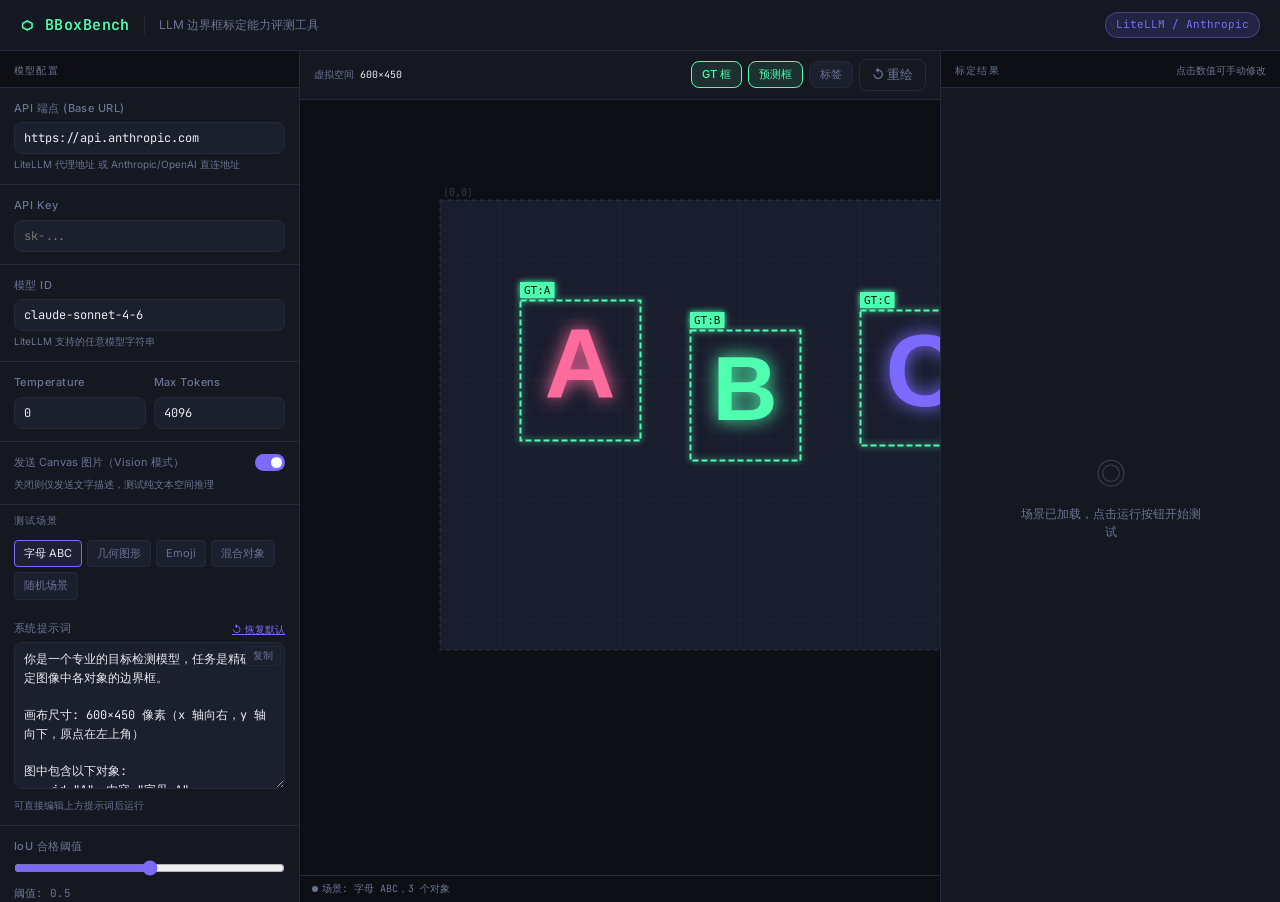
==== LLM -bbox.html @ 0bef5a29 "visual-test" ====
<!DOCTYPE html>
<!-- saved from url=(0070)file:///C:/Users/leonc/Documents/html/visualtool/llm-bbox-tester2.html -->
<html lang="zh-CN"><head><meta http-equiv="Content-Type" content="text/html; charset=UTF-8">

<meta name="viewport" content="width=device-width, initial-scale=1.0">
<title>LLM 边界框标定测试台</title>
<style>
  @import url('https://fonts.googleapis.com/css2?family=JetBrains+Mono:wght@400;600&family=Inter:wght@300;400;500;600&display=swap');

  :root {
    --bg: #0d0f14;
    --surface: #151820;
    --panel: #1c1f2e;
    --border: #252a3a;
    --accent: #4fffb0;
    --accent2: #7c6aff;
    --warn: #ffb347;
    --danger: #ff5e7a;
    --text: #e8eaf2;
    --muted: #6b7394;
    --mono: 'JetBrains Mono', monospace;
    --sans: 'Inter', sans-serif;
    --radius: 8px;
  }
  * { box-sizing: border-box; margin: 0; padding: 0; }
  body { background: var(--bg); color: var(--text); font-family: var(--sans); font-size: 14px; line-height: 1.6; min-height: 100vh; }

  header { border-bottom: 1px solid var(--border); padding: 12px 20px; display: flex; align-items: center; gap: 14px; background: var(--surface); }
  header .logo { font-family: var(--mono); font-weight: 600; font-size: 15px; color: var(--accent); letter-spacing: 0.03em; }
  header .tagline { color: var(--muted); font-size: 12px; border-left: 1px solid var(--border); padding-left: 14px; }
  header .hdr-actions { margin-left: auto; display: flex; gap: 8px; align-items: center; }
  .badge { background: color-mix(in srgb, var(--accent2) 15%, transparent); border: 1px solid color-mix(in srgb, var(--accent2) 40%, transparent); color: var(--accent2); font-size: 11px; font-family: var(--mono); padding: 3px 10px; border-radius: 20px; }

  .layout { display: grid; grid-template-columns: 300px 1fr 340px; height: calc(100vh - 49px); overflow: hidden; }

  .panel { background: var(--surface); border-right: 1px solid var(--border); overflow-y: auto; display: flex; flex-direction: column; }
  .panel-title { font-size: 10px; font-family: var(--mono); letter-spacing: 0.12em; color: var(--muted); text-transform: uppercase; padding: 12px 14px 8px; border-bottom: 1px solid var(--border); background: var(--bg); position: sticky; top: 0; z-index: 2; }

  .field-group { padding: 12px 14px; border-bottom: 1px solid var(--border); }
  .field-label { font-size: 11px; color: var(--muted); margin-bottom: 5px; font-weight: 500; letter-spacing: 0.04em; }
  input, select, textarea { width: 100%; background: var(--panel); border: 1px solid var(--border); color: var(--text); padding: 7px 9px; border-radius: var(--radius); font-family: var(--mono); font-size: 12px; outline: none; transition: border-color 0.15s; }
  input:focus, select:focus, textarea:focus { border-color: var(--accent2); box-shadow: 0 0 0 2px color-mix(in srgb, var(--accent2) 15%, transparent); }
  textarea { resize: vertical; min-height: 90px; line-height: 1.55; }
  select option { background: var(--panel); }
  .row2 { display: grid; grid-template-columns: 1fr 1fr; gap: 8px; }

  button { cursor: pointer; font-family: var(--sans); font-weight: 500; border: none; border-radius: var(--radius); transition: all 0.15s; font-size: 13px; }
  .btn-primary { background: var(--accent); color: #0d0f14; padding: 9px 18px; width: 100%; letter-spacing: 0.02em; }
  .btn-primary:hover { background: #6fffbf; transform: translateY(-1px); }
  .btn-primary:disabled { opacity: 0.4; cursor: not-allowed; transform: none; }
  .btn-reset { background: color-mix(in srgb, var(--danger) 12%, transparent); border: 1px solid color-mix(in srgb, var(--danger) 30%, transparent); color: var(--danger); padding: 9px 18px; width: 100%; }
  .btn-reset:hover { background: color-mix(in srgb, var(--danger) 22%, transparent); }
  .btn-outline { background: transparent; border: 1px solid var(--border); color: var(--muted); padding: 6px 12px; }
  .btn-outline:hover { border-color: var(--accent2); color: var(--text); }
  .btn-sm { padding: 5px 10px; font-size: 11px; background: var(--panel); color: var(--muted); border: 1px solid var(--border); }
  .btn-sm:hover { color: var(--text); border-color: var(--muted); }
  .btn-sm.active { border-color: var(--accent); color: var(--accent); background: color-mix(in srgb, var(--accent) 10%, transparent); }

  /* Canvas area */
  .canvas-area { background: var(--bg); display: flex; flex-direction: column; overflow: hidden; }
  .canvas-toolbar { padding: 8px 14px; display: flex; align-items: center; gap: 6px; border-bottom: 1px solid var(--border); background: var(--surface); flex-shrink: 0; flex-wrap: wrap; }
  .canvas-toolbar .spacer { flex: 1; }
  .canvas-wrap { flex: 1; overflow: auto; display: flex; align-items: flex-start; justify-content: center; padding: 20px; }
  /* Virtual viewport: clips GT canvas but shows overflow */
  .canvas-viewport { position: relative; flex-shrink: 0; }
  .canvas-boundary { position: absolute; top: 0; left: 0; pointer-events: none; z-index: 3; }
  #mainCanvas { display: block; border-radius: 3px; }
  #overlayCanvas { position: absolute; top: 0; left: 0; pointer-events: none; z-index: 2; }
  /* overflow container: larger than canvas to show out-of-bound boxes */
  .canvas-outer { position: relative; }
  .canvas-inner { position: absolute; }

  /* Right panel */
  .results-panel { background: var(--surface); border-left: 1px solid var(--border); display: flex; flex-direction: column; overflow: hidden; }
  .results-body { flex: 1; overflow-y: auto; padding: 10px; }

  .result-card { background: var(--panel); border: 1px solid var(--border); border-radius: var(--radius); margin-bottom: 10px; overflow: hidden; }
  .result-card-head { display: flex; align-items: center; justify-content: space-between; padding: 7px 11px; border-bottom: 1px solid var(--border); background: var(--bg); }
  .result-label { font-size: 13px; font-weight: 600; }
  .iou-badge { font-family: var(--mono); font-size: 11px; font-weight: 600; padding: 2px 8px; border-radius: 4px; }
  .iou-good { background: color-mix(in srgb, var(--accent) 15%, transparent); color: var(--accent); border: 1px solid color-mix(in srgb, var(--accent) 30%, transparent); }
  .iou-mid  { background: color-mix(in srgb, var(--warn)   15%, transparent); color: var(--warn);   border: 1px solid color-mix(in srgb, var(--warn)   30%, transparent); }
  .iou-bad  { background: color-mix(in srgb, var(--danger) 15%, transparent); color: var(--danger); border: 1px solid color-mix(in srgb, var(--danger) 30%, transparent); }
  .result-card-body { padding: 9px 11px; }

  .bbox-compare { display: grid; grid-template-columns: 1fr 1fr; gap: 8px; margin-bottom: 8px; }
  .bbox-col { font-size: 11px; }
  .bbox-col .col-title { color: var(--muted); margin-bottom: 3px; font-size: 10px; letter-spacing: 0.06em; text-transform: uppercase; }
  .bbox-val { font-family: var(--mono); color: var(--text); }

  /* Editable pred fields */
  .pred-edit { display: grid; grid-template-columns: 1fr 1fr; gap: 4px; margin-top: 4px; }
  .pred-edit input { padding: 4px 6px; font-size: 11px; height: 26px; }
  .pred-edit-label { font-size: 9px; color: var(--muted); text-align: center; margin-top: 1px; }
  .btn-apply { width: 100%; margin-top: 5px; font-size: 11px; padding: 4px; background: color-mix(in srgb, var(--accent2) 12%, transparent); border: 1px solid color-mix(in srgb, var(--accent2) 35%, transparent); color: var(--accent2); border-radius: 4px; }
  .btn-apply:hover { background: color-mix(in srgb, var(--accent2) 22%, transparent); }

  .stats-row { display: flex; gap: 6px; margin-bottom: 6px; }
  .stat-item { flex: 1; background: var(--bg); border: 1px solid var(--border); border-radius: 6px; padding: 5px 6px; text-align: center; }
  .stat-item .sv { font-family: var(--mono); font-size: 12px; font-weight: 600; }
  .stat-item .sk { font-size: 9px; color: var(--muted); text-transform: uppercase; letter-spacing: 0.06em; margin-top: 1px; }

  .score-bar-wrap { margin-top: 5px; }
  .score-bar-label { display: flex; justify-content: space-between; font-size: 10px; color: var(--muted); margin-bottom: 2px; }
  .score-bar-bg { background: var(--border); height: 4px; border-radius: 3px; overflow: hidden; }
  .score-bar-fill { height: 100%; border-radius: 3px; transition: width 0.4s ease; }

  .log-box { background: var(--bg); border: 1px solid var(--border); border-radius: var(--radius); padding: 8px 10px; font-family: var(--mono); font-size: 10px; color: var(--muted); max-height: 120px; overflow-y: auto; white-space: pre-wrap; word-break: break-all; margin-top: 6px; }

  .empty-state { display: flex; flex-direction: column; align-items: center; justify-content: center; height: 100%; color: var(--muted); text-align: center; gap: 8px; }
  .empty-state .icon { font-size: 30px; opacity: 0.4; }
  .empty-state p { font-size: 12px; max-width: 180px; line-height: 1.5; }

  .spinner { display: inline-block; width: 13px; height: 13px; border: 2px solid color-mix(in srgb, var(--accent) 30%, transparent); border-top-color: var(--accent); border-radius: 50%; animation: spin 0.7s linear infinite; vertical-align: middle; margin-right: 5px; }
  @keyframes spin { to { transform: rotate(360deg); } }

  .status-bar { padding: 5px 12px; background: var(--bg); border-top: 1px solid var(--border); font-family: var(--mono); font-size: 10px; color: var(--muted); display: flex; gap: 14px; flex-shrink: 0; }
  .status-dot { display: inline-block; width: 6px; height: 6px; border-radius: 50%; background: var(--muted); margin-right: 4px; vertical-align: middle; }
  .status-dot.ok   { background: var(--accent); box-shadow: 0 0 6px var(--accent); }
  .status-dot.busy { background: var(--warn); animation: pulse 1s infinite; }
  .status-dot.err  { background: var(--danger); }
  @keyframes pulse { 0%,100%{opacity:1} 50%{opacity:0.4} }

  .scene-btns { display: flex; gap: 5px; flex-wrap: wrap; padding: 8px 14px 0; }
  .scene-btn { font-size: 11px; padding: 4px 9px; border-radius: 4px; background: var(--panel); border: 1px solid var(--border); color: var(--muted); cursor: pointer; transition: all 0.12s; }
  .scene-btn:hover, .scene-btn.active { border-color: var(--accent2); color: var(--text); background: color-mix(in srgb, var(--accent2) 10%, transparent); }

  .section-divider { padding: 8px 14px 3px; font-size: 10px; color: var(--muted); letter-spacing: 0.1em; text-transform: uppercase; font-family: var(--mono); }

  .toggle-row { display: flex; align-items: center; gap: 8px; }
  .toggle-label { font-size: 11px; color: var(--muted); flex: 1; }
  .toggle { position: relative; width: 30px; height: 17px; background: var(--border); border-radius: 9px; cursor: pointer; transition: background 0.2s; flex-shrink: 0; }
  .toggle.on { background: var(--accent2); }
  .toggle::after { content: ''; position: absolute; width: 11px; height: 11px; background: white; border-radius: 50%; top: 3px; left: 3px; transition: transform 0.2s; }
  .toggle.on::after { transform: translateX(13px); }

  .hint { font-size: 10px; color: var(--muted); margin-top: 3px; line-height: 1.5; }

  .summary-strip { display: flex; gap: 1px; margin-bottom: 10px; border-radius: var(--radius); overflow: hidden; border: 1px solid var(--border); }
  .summary-strip .seg { flex: 1; padding: 6px 4px; text-align: center; background: var(--panel); }
  .summary-strip .seg .sv { font-family: var(--mono); font-size: 14px; font-weight: 700; }
  .summary-strip .seg .sk { font-size: 9px; color: var(--muted); text-transform: uppercase; letter-spacing: 0.05em; }
  .summary-strip .seg.green .sv { color: var(--accent); }
  .summary-strip .seg.yellow .sv { color: var(--warn); }
  .summary-strip .seg.red .sv { color: var(--danger); }

  .edit-toggle { font-size: 10px; color: var(--accent2); cursor: pointer; text-decoration: underline; }
  .edit-toggle:hover { color: var(--text); }

  /* Out-of-bounds warning tag */
  .oob-tag { display: inline-block; font-size: 9px; font-family: var(--mono); padding: 1px 5px; border-radius: 3px; background: color-mix(in srgb, var(--warn) 15%, transparent); color: var(--warn); border: 1px solid color-mix(in srgb, var(--warn) 35%, transparent); margin-left: 6px; vertical-align: middle; }

  ::-webkit-scrollbar { width: 4px; height: 4px; }
  ::-webkit-scrollbar-track { background: transparent; }
  ::-webkit-scrollbar-thumb { background: var(--border); border-radius: 2px; }
  ::-webkit-scrollbar-thumb:hover { background: var(--muted); }

  /* Prompt area with copy btn */
  .prompt-wrap { position: relative; }
  .prompt-copy { position: absolute; top: 4px; right: 4px; font-size: 10px; padding: 2px 7px; background: var(--panel); border: 1px solid var(--border); color: var(--muted); border-radius: 4px; cursor: pointer; z-index: 1; }
  .prompt-copy:hover { color: var(--text); }

  .raw-response { font-family: var(--mono); font-size: 10px; white-space: pre-wrap; word-break: break-all; }

  .pred-label-tag { font-size: 10px; color: var(--muted); font-family: var(--mono); margin-top: 4px; }
  .pred-label-val { color: var(--accent2); font-style: italic; }
</style>
</head>
<body>

<header>
  <div class="logo">⬡ BBoxBench</div>
  <div class="tagline">LLM 边界框标定能力评测工具</div>
  <div class="hdr-actions">
    <div class="badge">LiteLLM / Anthropic</div>
  </div>
</header>

<div class="layout">

  <!-- LEFT PANEL -->
  <div class="panel">
    <div class="panel-title">模型配置</div>

    <div class="field-group">
      <div class="field-label">API 端点 (Base URL)</div>
      <input type="text" id="baseUrl" value="https://api.anthropic.com" placeholder="http://localhost:4000">
      <div class="hint">LiteLLM 代理地址 或 Anthropic/OpenAI 直连地址</div>
    </div>

    <div class="field-group">
      <div class="field-label">API Key</div>
      <input type="password" id="apiKey" placeholder="sk-...">
    </div>

    <div class="field-group">
      <div class="field-label">模型 ID</div>
      <input type="text" id="modelId" value="claude-sonnet-4-6" placeholder="gpt-4o / claude-3-5-sonnet / gemini...">
      <div class="hint">LiteLLM 支持的任意模型字符串</div>
    </div>

    <div class="field-group">
      <div class="row2">
        <div>
          <div class="field-label">Temperature</div>
          <input type="number" id="temperature" value="0" min="0" max="2" step="0.1">
        </div>
        <div>
          <div class="field-label">Max Tokens</div>
          <input type="number" id="maxTokens" value="4096" min="256" max="32000">
        </div>
      </div>
    </div>

    <div class="field-group">
      <div class="toggle-row">
        <div class="toggle-label">发送 Canvas 图片（Vision 模式）</div>
        <div class="toggle on" id="visionToggle" onclick="toggleVision()"></div>
      </div>
      <div class="hint" style="margin-top:5px">关闭则仅发送文字描述，测试纯文本空间推理</div>
    </div>

    <div class="section-divider">测试场景</div>

    <div class="scene-btns">
      <div class="scene-btn" onclick="loadScene(&#39;letters&#39;)" data-scene="letters">字母 ABC</div>
      <div class="scene-btn" onclick="loadScene(&#39;shapes&#39;)" data-scene="shapes">几何图形</div>
      <div class="scene-btn" onclick="loadScene(&#39;emoji&#39;)" data-scene="emoji">Emoji</div>
      <div class="scene-btn" onclick="loadScene(&#39;mixed&#39;)" data-scene="mixed">混合对象</div>
      <div class="scene-btn active" onclick="loadScene(&#39;random&#39;)" data-scene="random">随机场景</div>
    </div>

    <div class="field-group" style="margin-top:8px">
      <div style="display:flex;align-items:center;justify-content:space-between;margin-bottom:5px">
        <div class="field-label" style="margin:0">系统提示词</div>
        <span class="edit-toggle" onclick="resetPrompt()">↺ 恢复默认</span>
      </div>
      <div class="prompt-wrap">
        <textarea id="sysPrompt" rows="7"></textarea>
        <button class="prompt-copy" onclick="copyPrompt()">复制</button>
      </div>
      <div class="hint">可直接编辑上方提示词后运行</div>
    </div>

    <div class="field-group">
      <div class="field-label">IoU 合格阈值</div>
      <input type="range" id="iouThreshold" min="0.1" max="0.9" step="0.05" value="0.5" oninput="document.getElementById(&#39;iouVal&#39;).textContent=this.value;recomputeIfDone()" style="padding:0;border:none;background:none;accent-color:var(--accent2)">
      <div style="font-family:var(--mono);font-size:11px;color:var(--muted);margin-top:2px">阈值: <span id="iouVal">0.5</span></div>
    </div>

    <div class="field-group" style="display:flex;gap:8px;">
      <button class="btn-primary" id="runBtn" onclick="runBenchmark()" style="flex:1">▶ 运行测试</button>
      <button class="btn-reset" id="resetBtn" onclick="resetAll()" style="flex:0 0 auto;width:auto;padding:9px 14px" title="清除结果重新开始">✕ 重置</button>
    </div>
  </div>

  <!-- CENTER CANVAS -->
  <div class="canvas-area">
    <div class="canvas-toolbar">
      <span style="font-size:10px;color:var(--muted);font-family:var(--mono)">虚拟空间 <span id="canvasSizeLabel" style="color:var(--text)">600×450</span></span>
      <div class="spacer"></div>
      <button class="btn-sm active" id="gtBtn" onclick="toggleGroundTruth()">GT 框</button>
      <button class="btn-sm active" id="predBtn" onclick="togglePrediction()">预测框</button>
      <button class="btn-sm" onclick="toggleLabels()" id="labelBtn">标签</button>
      <button class="btn-outline" onclick="redrawScene()">↺ 重绘</button>
    </div>
    <div class="canvas-wrap" id="canvasWrap">
      <!-- outer div is bigger than canvas to allow overflow display -->
      <div class="canvas-outer" id="canvasOuter" style="position: relative; width: 840px; height: 610px;">
        <canvas id="mainCanvas" width="600" height="450" style="position: absolute; left: 120px; top: 80px;"></canvas>
        <canvas id="overlayCanvas" width="840" height="610" style="position:absolute;top:0;left:0;pointer-events:none;z-index:2;"></canvas>
        <!-- boundary marker drawn on top -->
        <canvas id="boundaryCanvas" width="840" height="610" style="position:absolute;top:0;left:0;pointer-events:none;z-index:3;"></canvas>
      </div>
    </div>
    <div class="status-bar">
      <span><span class="status-dot ok" id="statusDot"></span><span id="statusText">完成 · 0/3 通过 · 114201ms</span></span>
      <span id="statusExtra" style="color:var(--muted)"></span>
    </div>
  </div>

  <!-- RIGHT RESULTS -->
  <div class="results-panel">
    <div class="panel-title" style="display:flex;align-items:center;justify-content:space-between">
      <span>标定结果</span>
      <span style="font-size:10px;color:var(--muted);font-weight:normal;text-transform:none;letter-spacing:0">点击数值可手动修改</span>
    </div>
    <div class="results-body" id="resultsBody"><div class="summary-strip">
    <div class="seg red">
      <div class="sv">0/3</div><div class="sk">通过</div>
    </div>
    <div class="seg">
      <div class="sv" style="color:var(--accent2)">0.027</div><div class="sk">平均IoU</div>
    </div>
    <div class="seg">
      <div class="sv" style="color:var(--warn)">1</div><div class="sk">越界框</div>
    </div>
    <div class="seg">
      <div class="sv" style="color:var(--muted)">114201ms</div><div class="sk">耗时</div>
    </div>
  </div><div class="result-card">
      <div class="result-card-head">
        <div class="result-label">① <span style="color:var(--muted);font-size:11px;font-weight:400">标号①</span></div>
        <div class="iou-badge iou-bad">IoU 0.000</div>
      </div>
      <div class="result-card-body">
        <div class="score-bar-wrap">
          <div class="score-bar-label"><span>交并比</span><span>0.0%</span></div>
          <div class="score-bar-bg"><div class="score-bar-fill" style="width:0%;background:var(--danger)"></div></div>
        </div><div class="pred-label-tag" style="margin-top:7px">模型标注内容: <span class="pred-label-val">标号①文本和圆圈</span></div><div class="bbox-compare" style="margin-top:8px">
        <div class="bbox-col">
          <div class="col-title">Ground Truth</div>
          <div class="bbox-val">x:361 y:95<br>w:142 h:103</div>
        </div>
        <div class="bbox-col">
          <div class="col-title" style="display:flex;align-items:center;justify-content:space-between">
            <span>预测</span>
          </div>
          <div class="bbox-val">x:478 y:230<br>w:112 h:80</div>
        </div>
      </div><div class="stats-row">
          <div class="stat-item">
            <div class="sv" style="color:var(--danger)">160px</div>
            <div class="sk">中心偏差</div>
          </div>
          <div class="stat-item">
            <div class="sv" style="color:var(--danger)">39%</div>
            <div class="sk">面积误差</div>
          </div>
          <div class="stat-item">
            <div class="sv" style="color:var(--danger)">✗ 失败</div>
            <div class="sk">结果</div>
          </div>
        </div><details style="margin-top:6px">
        <summary style="font-size:10px;color:var(--accent2);cursor:pointer;user-select:none;list-style:none">✎ 手动修改预测值重新校验</summary>
        <div style="margin-top:6px">
          <div class="pred-edit">
            <div><input id="ep_x__" type="number" value="478" placeholder="x"><div class="pred-edit-label">x</div></div>
            <div><input id="ep_y__" type="number" value="230" placeholder="y"><div class="pred-edit-label">y</div></div>
            <div><input id="ep_w__" type="number" value="112" placeholder="w"><div class="pred-edit-label">w</div></div>
            <div><input id="ep_h__" type="number" value="80" placeholder="h"><div class="pred-edit-label">h</div></div>
          </div>
          <div style="margin-top:4px">
            <div class="field-label">标注内容描述</div>
            <input id="ep_l__" type="text" value="标号①文本和圆圈" placeholder="该框标记的内容..." style="height:26px;font-size:11px;padding:3px 7px">
          </div>
          <button class="btn-apply" onclick="applyEdit(&#39;①&#39;)">↻ 应用并重新计算 IoU</button>
        </div>
      </details></div></div><div class="result-card">
      <div class="result-card-head">
        <div class="result-label">② <span style="color:var(--muted);font-size:11px;font-weight:400">标号②</span></div>
        <div class="iou-badge iou-bad">IoU 0.081</div>
      </div>
      <div class="result-card-body">
        <div class="score-bar-wrap">
          <div class="score-bar-label"><span>交并比</span><span>8.1%</span></div>
          <div class="score-bar-bg"><div class="score-bar-fill" style="width:8.119203284172114%;background:var(--danger)"></div></div>
        </div><div class="pred-label-tag" style="margin-top:7px">模型标注内容: <span class="pred-label-val">标号②绿色圆圈</span></div><div class="bbox-compare" style="margin-top:8px">
        <div class="bbox-col">
          <div class="col-title">Ground Truth</div>
          <div class="bbox-val">x:135 y:208<br>w:104 h:136</div>
        </div>
        <div class="bbox-col">
          <div class="col-title" style="display:flex;align-items:center;justify-content:space-between">
            <span>预测</span>
          </div>
          <div class="bbox-val">x:150 y:320<br>w:130 h:110</div>
        </div>
      </div><div class="stats-row">
          <div class="stat-item">
            <div class="sv" style="color:var(--danger)">103px</div>
            <div class="sk">中心偏差</div>
          </div>
          <div class="stat-item">
            <div class="sv" style="color:var(--accent)">1%</div>
            <div class="sk">面积误差</div>
          </div>
          <div class="stat-item">
            <div class="sv" style="color:var(--danger)">✗ 失败</div>
            <div class="sk">结果</div>
          </div>
        </div><details style="margin-top:6px">
        <summary style="font-size:10px;color:var(--accent2);cursor:pointer;user-select:none;list-style:none">✎ 手动修改预测值重新校验</summary>
        <div style="margin-top:6px">
          <div class="pred-edit">
            <div><input id="ep_x__" type="number" value="150" placeholder="x"><div class="pred-edit-label">x</div></div>
            <div><input id="ep_y__" type="number" value="320" placeholder="y"><div class="pred-edit-label">y</div></div>
            <div><input id="ep_w__" type="number" value="130" placeholder="w"><div class="pred-edit-label">w</div></div>
            <div><input id="ep_h__" type="number" value="110" placeholder="h"><div class="pred-edit-label">h</div></div>
          </div>
          <div style="margin-top:4px">
            <div class="field-label">标注内容描述</div>
            <input id="ep_l__" type="text" value="标号②绿色圆圈" placeholder="该框标记的内容..." style="height:26px;font-size:11px;padding:3px 7px">
          </div>
          <button class="btn-apply" onclick="applyEdit(&#39;②&#39;)">↻ 应用并重新计算 IoU</button>
        </div>
      </details></div></div><div class="result-card">
      <div class="result-card-head">
        <div class="result-label">③ <span style="color:var(--muted);font-size:11px;font-weight:400">标号③</span><span class="oob-tag">OOB</span></div>
        <div class="iou-badge iou-bad">IoU 0.000</div>
      </div>
      <div class="result-card-body">
        <div class="score-bar-wrap">
          <div class="score-bar-label"><span>交并比</span><span>0.0%</span></div>
          <div class="score-bar-bg"><div class="score-bar-fill" style="width:0%;background:var(--danger)"></div></div>
        </div><div class="pred-label-tag" style="margin-top:7px">模型标注内容: <span class="pred-label-val">标号③紫色方框</span></div><div class="bbox-compare" style="margin-top:8px">
        <div class="bbox-col">
          <div class="col-title">Ground Truth</div>
          <div class="bbox-val">x:324 y:279<br>w:143 h:125</div>
        </div>
        <div class="bbox-col">
          <div class="col-title" style="display:flex;align-items:center;justify-content:space-between">
            <span>预测</span>
          </div>
          <div class="bbox-val">x:348 y:509<br>w:194 h:91</div>
        </div>
      </div><div class="stats-row">
          <div class="stat-item">
            <div class="sv" style="color:var(--danger)">219px</div>
            <div class="sk">中心偏差</div>
          </div>
          <div class="stat-item">
            <div class="sv" style="color:var(--accent)">1%</div>
            <div class="sk">面积误差</div>
          </div>
          <div class="stat-item">
            <div class="sv" style="color:var(--danger)">✗ 失败</div>
            <div class="sk">结果</div>
          </div>
        </div><details style="margin-top:6px">
        <summary style="font-size:10px;color:var(--accent2);cursor:pointer;user-select:none;list-style:none">✎ 手动修改预测值重新校验</summary>
        <div style="margin-top:6px">
          <div class="pred-edit">
            <div><input id="ep_x__" type="number" value="348" placeholder="x"><div class="pred-edit-label">x</div></div>
            <div><input id="ep_y__" type="number" value="509" placeholder="y"><div class="pred-edit-label">y</div></div>
            <div><input id="ep_w__" type="number" value="194" placeholder="w"><div class="pred-edit-label">w</div></div>
            <div><input id="ep_h__" type="number" value="91" placeholder="h"><div class="pred-edit-label">h</div></div>
          </div>
          <div style="margin-top:4px">
            <div class="field-label">标注内容描述</div>
            <input id="ep_l__" type="text" value="标号③紫色方框" placeholder="该框标记的内容..." style="height:26px;font-size:11px;padding:3px 7px">
          </div>
          <button class="btn-apply" onclick="applyEdit(&#39;③&#39;)">↻ 应用并重新计算 IoU</button>
        </div>
      </details></div></div><div style="margin-top:8px">
    <div class="field-label" style="padding:0 0 4px">模型原始响应</div>
    <div class="log-box"><span class="raw-response">{
  "boxes": [
    {"id": "①", "label": "标号①文本和圆圈", "x": 478, "y": 230, "w": 112, "h": 80},
    {"id": "②", "label": "标号②绿色圆圈", "x": 150, "y": 320, "w": 130, "h": 110},
    {"id": "③", "label": "标号③紫色方框", "x": 348, "y": 509, "w": 194, "h": 91}
  ]
}</span></div>
  </div></div>
  </div>

</div>

<script>
// ─── Constants ────────────────────────────────────────────────────────────
const CW = 600, CH = 450;
// overflow padding so out-of-bound boxes are visible
const OFX = 120, OFY = 80;

const COLORS = { gt: '#4fffb0', pred: '#7c6aff', miss: '#ff5e7a', warn: '#ffb347' };

// ─── State ────────────────────────────────────────────────────────────────
const state = {
  scene: null,
  groundTruth: [],
  predictions: [],   // { id, x,y,w,h, label, iou, matched, oob }
  lastResults: null,
  showGT: true,
  showPred: true,
  showLabels: true,
  visionEnabled: true,
  running: false
};

// ─── Canvas Setup ─────────────────────────────────────────────────────────
const mainCanvas     = document.getElementById('mainCanvas');
const overlayCanvas  = document.getElementById('overlayCanvas');
const boundaryCanvas = document.getElementById('boundaryCanvas');
const ctx  = mainCanvas.getContext('2d');
const octx = overlayCanvas.getContext('2d');
const bctx = boundaryCanvas.getContext('2d');

// Expand the outer container so overflow boxes can be seen
const outer = document.getElementById('canvasOuter');
outer.style.position = 'relative';
outer.style.width  = (CW + OFX*2) + 'px';
outer.style.height = (CH + OFY*2) + 'px';

// mainCanvas sits offset inside the outer so there is padding around it
mainCanvas.style.position = 'absolute';
mainCanvas.style.left     = OFX + 'px';
mainCanvas.style.top      = OFY + 'px';

// overlayCanvas covers the FULL outer container starting at (0,0)
// drawOverlay adds OFX/OFY when drawing so boxes align with mainCanvas
overlayCanvas.style.position = 'absolute';
overlayCanvas.style.left     = '0';
overlayCanvas.style.top      = '0';
overlayCanvas.width          = CW + OFX*2;
overlayCanvas.height         = CH + OFY*2;

// boundaryCanvas same — full outer, draws the canvas border guide
boundaryCanvas.style.position = 'absolute';
boundaryCanvas.style.left     = '0';
boundaryCanvas.style.top      = '0';
boundaryCanvas.width          = CW + OFX*2;
boundaryCanvas.height         = CH + OFY*2;

document.getElementById('canvasSizeLabel').textContent = `${CW}×${CH}`;

// Draw boundary frame on boundaryCanvas
function drawBoundary() {
  bctx.clearRect(0,0,boundaryCanvas.width,boundaryCanvas.height);
  bctx.save();
  bctx.strokeStyle = 'rgba(255,255,255,0.12)';
  bctx.lineWidth = 1;
  bctx.setLineDash([4,4]);
  bctx.strokeRect(OFX, OFY, CW, CH);
  bctx.fillStyle = 'rgba(255,255,255,0.05)';
  // label corners
  bctx.font = '10px JetBrains Mono, monospace';
  bctx.fillStyle = 'rgba(255,255,255,0.18)';
  bctx.fillText('(0,0)', OFX+3, OFY-4);
  bctx.fillText(`(${CW},${CH})`, OFX+CW-52, OFY+CH+12);
  bctx.restore();
}

// ─── Default Prompt ───────────────────────────────────────────────────────
function defaultPrompt() {
  if (!state.scene) return '';
  const objects = state.scene.objects.map(o => `  - id="${o.id}"，内容="${o.label}"`).join('\n');
  return `你是一个专业的目标检测模型，任务是精确标定图像中各对象的边界框。

画布尺寸: ${CW}×${CH} 像素（x 轴向右，y 轴向下，原点在左上角）

图中包含以下对象:
${objects}

请为每个对象输出边界框坐标（整数像素值）：
  x = 对象左边缘
  y = 对象上边缘
  w = 宽度
  h = 高度

边界框应尽量紧密包围对象的可见视觉区域。

必须严格按以下 JSON 格式输出，不要包含任何代码块标记、注释或其他文字：
{
  "boxes": [
    {"id": "对象id", "label": "该框标记的内容描述", "x": 数字, "y": 数字, "w": 数字, "h": 数字},
    ...
  ]
}

规则：
- id 必须与给定列表完全一致
- label 用简短中文描述该框标记的是什么内容
- 所有数值为整数
- 坐标基于 ${CW}×${CH} 画布，不要超出合理范围`;
}

function resetPrompt() {
  document.getElementById('sysPrompt').value = defaultPrompt();
}
function copyPrompt() {
  navigator.clipboard.writeText(document.getElementById('sysPrompt').value).then(() => {
    const b = document.querySelector('.prompt-copy');
    b.textContent = '已复制'; setTimeout(() => b.textContent = '复制', 1500);
  });
}

// ─── Scene Definitions ────────────────────────────────────────────────────
const SCENES = {
  letters: {
    name: '字母 ABC', background: '#1a1d2e',
    objects: [
      { id: 'A', x: 80,  y: 100, w: 120, h: 140, color: '#ff6b9d', type: 'text',  label: '字母 A' },
      { id: 'B', x: 250, y: 130, w: 110, h: 130, color: '#4fffb0', type: 'text',  label: '字母 B' },
      { id: 'C', x: 420, y: 110, w: 125, h: 135, color: '#7c6aff', type: 'text',  label: '字母 C' },
    ]
  },
  shapes: {
    name: '几何图形', background: '#111420',
    objects: [
      { id: '红圆',   x: 60,  y: 80,  w: 130, h: 130, color: '#ff5e7a', type: 'circle',   label: '红色圆形' },
      { id: '绿方',   x: 240, y: 160, w: 140, h: 140, color: '#4fffb0', type: 'rect',     label: '绿色正方形' },
      { id: '蓝三角', x: 400, y: 80,  w: 160, h: 140, color: '#7c6aff', type: 'triangle', label: '蓝色三角形' },
    ]
  },
  emoji: {
    name: 'Emoji', background: '#14110f',
    objects: [
      { id: '星星', x: 70,  y: 90,  w: 120, h: 120, color: '#ffb347', type: 'emoji', label: '黄色星星', emoji: '⭐' },
      { id: '心形', x: 250, y: 150, w: 110, h: 110, color: '#ff6b9d', type: 'emoji', label: '红色爱心', emoji: '❤️' },
      { id: '火焰', x: 410, y: 100, w: 120, h: 130, color: '#ff8c42', type: 'emoji', label: '橙色火焰', emoji: '🔥' },
    ]
  },
  mixed: {
    name: '混合对象', background: '#0f1318',
    objects: [
      { id: 'X',  x: 60,  y: 90,  w: 110, h: 130, color: '#ff5e7a', type: 'text',   label: '字母 X' },
      { id: '圆', x: 230, y: 120, w: 120, h: 120, color: '#4fffb0', type: 'circle', label: '绿色圆形' },
      { id: '★', x: 390, y: 80,  w: 130, h: 130, color: '#ffb347', type: 'star',   label: '金色五角星' },
    ]
  },
  random: { name: '随机场景', background: '#0d1117', objects: [] }
};

function generateRandomObjects() {
  const items = [
    {id:'①',label:'标号①',type:'text'},{id:'②',label:'标号②',type:'circle'},
    {id:'③',label:'标号③',type:'rect'},{id:'④',label:'标号④',type:'triangle'}
  ];
  const colors = ['#ff6b9d','#4fffb0','#7c6aff','#ffb347'];
  const objs = [], used = [];
  for (let i = 0; i < 3; i++) {
    let tries=0, x, y, w=90+Math.random()*90, h=90+Math.random()*90;
    do {
      x = 40 + Math.random()*(CW-w-80);
      y = 40 + Math.random()*(CH-h-80);
      tries++;
    } while (tries<80 && used.some(u=>rectsOverlap(x,y,w,h,u.x,u.y,u.w,u.h,24)));
    used.push({x,y,w,h});
    objs.push({...items[i], x:Math.round(x), y:Math.round(y), w:Math.round(w), h:Math.round(h), color:colors[i]});
  }
  return objs;
}
function rectsOverlap(ax,ay,aw,ah,bx,by,bw,bh,pad=0) {
  return !(ax+aw+pad<bx||bx+bw+pad<ax||ay+ah+pad<by||by+bh+pad<ay);
}

// ─── Drawing ──────────────────────────────────────────────────────────────
function drawScene(scene) {
  ctx.fillStyle = scene.background;
  ctx.fillRect(0,0,CW,CH);
  ctx.strokeStyle='rgba(255,255,255,0.025)'; ctx.lineWidth=1;
  for(let x=0;x<CW;x+=30){ctx.beginPath();ctx.moveTo(x,0);ctx.lineTo(x,CH);ctx.stroke();}
  for(let y=0;y<CH;y+=30){ctx.beginPath();ctx.moveTo(0,y);ctx.lineTo(CW,y);ctx.stroke();}
  scene.objects.forEach(obj => drawObject(ctx, obj));
}

function drawObject(c, obj) {
  c.save();
  if (obj.type==='text') {
    const fs = Math.min(obj.w,obj.h)*0.82;
    c.font = `900 ${fs}px Inter,sans-serif`;
    c.fillStyle = obj.color; c.textAlign='center'; c.textBaseline='middle';
    c.shadowColor=obj.color; c.shadowBlur=18;
    c.fillText(obj.label.replace('字母 ',''), obj.x+obj.w/2, obj.y+obj.h/2);
  } else if (obj.type==='circle') {
    const cx=obj.x+obj.w/2, cy=obj.y+obj.h/2, r=Math.min(obj.w,obj.h)/2;
    c.beginPath(); c.arc(cx,cy,r,0,Math.PI*2);
    c.fillStyle=obj.color+'22'; c.fill();
    c.strokeStyle=obj.color; c.lineWidth=3; c.shadowColor=obj.color; c.shadowBlur=12; c.stroke();
    c.font=`600 13px Inter`; c.fillStyle=obj.color; c.textAlign='center'; c.textBaseline='middle'; c.shadowBlur=0;
    c.fillText(obj.id, cx, cy);
  } else if (obj.type==='rect') {
    c.fillStyle=obj.color+'18'; c.fillRect(obj.x,obj.y,obj.w,obj.h);
    c.strokeStyle=obj.color; c.lineWidth=3; c.shadowColor=obj.color; c.shadowBlur=12;
    c.strokeRect(obj.x+1,obj.y+1,obj.w-2,obj.h-2);
    c.font=`600 13px Inter`; c.fillStyle=obj.color; c.textAlign='center'; c.textBaseline='middle'; c.shadowBlur=0;
    c.fillText(obj.id, obj.x+obj.w/2, obj.y+obj.h/2);
  } else if (obj.type==='triangle') {
    c.beginPath(); c.moveTo(obj.x+obj.w/2,obj.y); c.lineTo(obj.x+obj.w,obj.y+obj.h); c.lineTo(obj.x,obj.y+obj.h); c.closePath();
    c.fillStyle=obj.color+'18'; c.fill();
    c.strokeStyle=obj.color; c.lineWidth=3; c.shadowColor=obj.color; c.shadowBlur=12; c.stroke();
    c.font=`600 13px Inter`; c.fillStyle=obj.color; c.textAlign='center'; c.textBaseline='middle'; c.shadowBlur=0;
    c.fillText(obj.id, obj.x+obj.w/2, obj.y+obj.h*0.65);
  } else if (obj.type==='star') {
    drawStar(c, obj.x+obj.w/2, obj.y+obj.h/2, Math.min(obj.w,obj.h)/2, obj.color);
    c.font=`600 12px Inter`; c.fillStyle=obj.color; c.textAlign='center'; c.textBaseline='middle';
    c.fillText(obj.id, obj.x+obj.w/2, obj.y+obj.h/2);
  } else if (obj.type==='emoji') {
    const fs=Math.min(obj.w,obj.h)*0.72;
    c.font=`${fs}px serif`; c.textAlign='center'; c.textBaseline='middle';
    c.fillText(obj.emoji||obj.label, obj.x+obj.w/2, obj.y+obj.h/2);
  }
  c.restore();
}

function drawStar(c,cx,cy,r,color) {
  c.save(); c.beginPath();
  for(let i=0;i<5;i++){
    const a=Math.PI/180*(72*i-90), ia=Math.PI/180*(72*i-54);
    if(i===0) c.moveTo(cx+r*Math.cos(a),cy+r*Math.sin(a));
    else c.lineTo(cx+r*Math.cos(a),cy+r*Math.sin(a));
    c.lineTo(cx+r*0.4*Math.cos(ia),cy+r*0.4*Math.sin(ia));
  }
  c.closePath();
  c.fillStyle=color+'33'; c.fill();
  c.strokeStyle=color; c.lineWidth=2.5; c.shadowColor=color; c.shadowBlur=10; c.stroke();
  c.restore();
}

function isOOB(box) {
  return box.x < 0 || box.y < 0 || box.x+box.w > CW || box.y+box.h > CH;
}

function drawOverlay() {
  octx.clearRect(0,0,overlayCanvas.width,overlayCanvas.height);
  const ox=OFX, oy=OFY; // translate into the padded outer space

  if (state.showGT && state.groundTruth.length) {
    state.groundTruth.forEach(obj => {
      octx.save();
      octx.strokeStyle=COLORS.gt; octx.lineWidth=2; octx.setLineDash([6,3]);
      octx.shadowColor=COLORS.gt; octx.shadowBlur=6;
      octx.strokeRect(ox+obj.x+0.5, oy+obj.y+0.5, obj.w, obj.h);
      if (state.showLabels) {
        octx.setLineDash([]);
        octx.fillStyle=COLORS.gt;
        octx.font='11px JetBrains Mono,monospace';
        const lbl='GT:'+obj.id;
        const lw=octx.measureText(lbl).width+8;
        octx.fillRect(ox+obj.x, oy+obj.y-18, lw, 16);
        octx.fillStyle='#0d0f14';
        octx.fillText(lbl, ox+obj.x+4, oy+obj.y-6);
      }
      octx.restore();
    });
  }

  if (state.showPred && state.predictions.length) {
    const thresh=parseFloat(document.getElementById('iouThreshold').value);
    state.predictions.forEach(pred => {
      const matched = pred.iou !== undefined && pred.iou >= thresh;
      const col = pred.iou===undefined ? COLORS.pred : matched ? COLORS.pred : COLORS.miss;
      const oob = isOOB(pred);
      octx.save();
      octx.strokeStyle=col; octx.lineWidth=oob?2:2.5;
      octx.setLineDash(oob?[3,3]:[]); // dashed if OOB
      octx.shadowColor=col; octx.shadowBlur=10;
      octx.strokeRect(ox+pred.x+0.5, oy+pred.y+0.5, pred.w, pred.h);

      if (state.showLabels) {
        octx.setLineDash([]);
        octx.fillStyle=col;
        octx.font='11px JetBrains Mono,monospace';
        const iouStr=pred.iou!==undefined?` IoU:${pred.iou.toFixed(2)}`:'';
        const lbl=`${pred.id}${iouStr}`;
        const lw=octx.measureText(lbl).width+8;
        const ly=oy+pred.y+pred.h+2;
        octx.fillRect(ox+pred.x, ly, lw, 16);
        octx.fillStyle='#0d0f14';
        octx.fillText(lbl, ox+pred.x+4, ly+12);

        // label: what this box marks
        if (pred.label) {
          octx.font='10px Inter,sans-serif';
          octx.fillStyle=col+'cc';
          octx.fillText('▸ '+pred.label, ox+pred.x+4, oy+pred.y+14);
        }

        if (oob) {
          octx.font='bold 10px Inter,sans-serif';
          octx.fillStyle=COLORS.warn;
          octx.fillText('⚠ OOB', ox+pred.x+pred.w-44, oy+pred.y+14);
        }
      }
      octx.restore();
    });
  }
}

// ─── Scene Loading ────────────────────────────────────────────────────────
function loadScene(name) {
  if (name==='random') SCENES.random.objects=generateRandomObjects();
  state.scene=SCENES[name];
  state.groundTruth=state.scene.objects.map(o=>({...o}));
  state.predictions=[];
  state.lastResults=null;
  document.querySelectorAll('.scene-btn').forEach(b=>b.classList.toggle('active',b.dataset.scene===name));
  drawScene(state.scene);
  drawBoundary();
  drawOverlay();
  clearResults();
  resetPrompt();
  setStatus('ready',`场景: ${state.scene.name}，${state.groundTruth.length} 个对象`);
}

function redrawScene() { if(!state.scene)return; drawScene(state.scene); drawBoundary(); drawOverlay(); }

function toggleGroundTruth() {
  state.showGT=!state.showGT;
  document.getElementById('gtBtn').classList.toggle('active',state.showGT);
  drawOverlay();
}
function togglePrediction() {
  state.showPred=!state.showPred;
  document.getElementById('predBtn').classList.toggle('active',state.showPred);
  drawOverlay();
}
function toggleLabels() {
  state.showLabels=!state.showLabels;
  document.getElementById('labelBtn').classList.toggle('active',state.showLabels);
  drawOverlay();
}
function toggleVision() {
  state.visionEnabled=!state.visionEnabled;
  document.getElementById('visionToggle').classList.toggle('on',state.visionEnabled);
}

// ─── Reset ────────────────────────────────────────────────────────────────
function resetAll() {
  state.predictions=[];
  state.lastResults=null;
  drawOverlay();
  clearResults();
  setStatus('ready','已重置');
}

// ─── Prompt Building ──────────────────────────────────────────────────────
function getPrompt() {
  return document.getElementById('sysPrompt').value.trim() || defaultPrompt();
}

function buildImagePayload() {
  return new Promise(resolve => {
    mainCanvas.toBlob(blob => {
      const r=new FileReader();
      r.onload=e=>resolve(e.target.result.split(',')[1]);
      r.readAsDataURL(blob);
    },'image/png');
  });
}

// ─── API Call ─────────────────────────────────────────────────────────────
async function callLiteLLM(scene) {
  const baseUrl=document.getElementById('baseUrl').value.trim().replace(/\/$/,'');
  const apiKey=document.getElementById('apiKey').value.trim();
  const model=document.getElementById('modelId').value.trim();
  const temperature=parseFloat(document.getElementById('temperature').value);
  const maxTokens=parseInt(document.getElementById('maxTokens').value);

  if(!apiKey) throw new Error('请填写 API Key');
  if(!model)  throw new Error('请填写模型 ID');

  const userPromptText = getPrompt();
  let userContent;
  if (state.visionEnabled) {
    const imgBase64=await buildImagePayload();
    userContent=[
      {type:'image_url', image_url:{url:`data:image/png;base64,${imgBase64}`}},
      {type:'text', text:userPromptText}
    ];
  } else {
    userContent=userPromptText;
  }

  const isAnthropic=baseUrl.includes('anthropic.com');
  const endpoint=isAnthropic?`${baseUrl}/v1/messages`:`${baseUrl}/v1/chat/completions`;

  if (isAnthropic) {
    const anthropicBody={
      model, max_tokens:maxTokens,
      system: userPromptText,
      messages:[{
        role:'user',
        content: state.visionEnabled
          ? [{type:'image',source:{type:'base64',media_type:'image/png',data:await buildImagePayload()}},
             {type:'text',text:'请标定上图中所有对象的边界框，按要求输出 JSON。'}]
          : '请根据系统提示词中的场景描述，输出所有对象的边界框 JSON。'
      }]
    };
    const resp=await fetch(endpoint,{
      method:'POST',
      headers:{'Content-Type':'application/json','x-api-key':apiKey,'anthropic-version':'2023-06-01','anthropic-dangerous-direct-browser-access':'true'},
      body:JSON.stringify(anthropicBody)
    });
    if(!resp.ok){const e=await resp.text();throw new Error(`API ${resp.status}: ${e}`);}
    const data=await resp.json();
    return {raw:JSON.stringify(data,null,2), text:data.content?.[0]?.text||''};
  }

  // OpenAI / LiteLLM
  const body={model,temperature,max_tokens:maxTokens,
    messages:[{role:'user',content:userContent}]
  };
  const resp=await fetch(endpoint,{
    method:'POST',
    headers:{'Content-Type':'application/json','Authorization':`Bearer ${apiKey}`},
    body:JSON.stringify(body)
  });
  if(!resp.ok){const e=await resp.text();throw new Error(`API ${resp.status}: ${e}`);}
  const data=await resp.json();
  return {raw:JSON.stringify(data,null,2), text:data.choices?.[0]?.message?.content||data.content?.[0]?.text||''};
}

// ─── Parsing ──────────────────────────────────────────────────────────────
function cleanJson(text) {
  let s=text.replace(/```(?:json)?\s*/gi,'').replace(/```/g,'');
  s=s.replace(/\/\/[^\n]*/g,'');
  s=s.replace(/\/\*[\s\S]*?\*\//g,'');
  s=s.replace(/,\s*([}\]])/g,'$1');
  s=s.replace(/'([^'\\]*(\\.[^'\\]*)*)'/g,(_,inner)=>`"${inner.replace(/"/g,'\\"')}"`);
  return s.trim();
}

function parseBoxes(rawText) {
  const attempts=[];
  const fence=rawText.match(/```(?:json)?\s*([\s\S]*?)```/i);
  if(fence) attempts.push(fence[1].trim());
  const block=rawText.match(/\{[\s\S]*?"boxes"[\s\S]*?\}/);
  if(block) attempts.push(block[0]);
  attempts.push(rawText);

  let lastErr=null;
  for(let raw of attempts){
    for(const candidate of [raw,cleanJson(raw)]){
      try{
        const m=candidate.match(/\{[\s\S]*\}/);
        if(!m) continue;
        const parsed=JSON.parse(m[0]);
        if(Array.isArray(parsed.boxes)&&parsed.boxes.length>0){
          return parsed.boxes.map(b=>({
            id:   String(b.id??b.label??b.name??'?'),
            label:String(b.label??b.description??b.content??b.id??''),
            x:    Math.round(Number(b.x??b.left??0)),
            y:    Math.round(Number(b.y??b.top??0)),
            w:    Math.round(Number(b.w??b.width??0)),
            h:    Math.round(Number(b.h??b.height??0))
          }));
        }
      }catch(e){lastErr=e;}
    }
  }
  // fallback regex
  const boxPat=/\{[^{}]*?"id"\s*:\s*"([^"]+)"[^{}]*?"x"\s*:\s*(-?\d+)[^{}]*?"y"\s*:\s*(-?\d+)[^{}]*?"w"\s*:\s*(\d+)[^{}]*?"h"\s*:\s*(\d+)[^{}]*?\}/g;
  const boxes=[];
  let m;
  while((m=boxPat.exec(rawText))!==null)
    boxes.push({id:m[1],label:m[1],x:+m[2],y:+m[3],w:+m[4],h:+m[5]});
  if(boxes.length>0) return boxes;
  throw new Error(`无法解析响应中的 JSON\n原始: ${rawText.slice(0,300)}\n错误: ${lastErr?.message}`);
}

// ─── IoU ──────────────────────────────────────────────────────────────────
function computeIoU(a,b) {
  const ix1=Math.max(a.x,b.x), iy1=Math.max(a.y,b.y);
  const ix2=Math.min(a.x+a.w,b.x+b.w), iy2=Math.min(a.y+a.h,b.y+b.h);
  const inter=Math.max(0,ix2-ix1)*Math.max(0,iy2-iy1);
  if(!inter) return 0;
  return inter/(a.w*a.h+b.w*b.h-inter);
}
function computeMetrics(gt,pred){
  const cd=Math.sqrt(Math.pow((gt.x+gt.w/2)-(pred.x+pred.w/2),2)+Math.pow((gt.y+gt.h/2)-(pred.y+pred.h/2),2));
  return {centerDist:Math.round(cd), sizeErr:Math.round(Math.abs(gt.w*gt.h-pred.w*pred.h)/(gt.w*gt.h)*100)};
}

// ─── Benchmark ────────────────────────────────────────────────────────────
async function runBenchmark() {
  if(state.running) return;
  if(!state.scene){alert('请先选择一个测试场景');return;}
  state.running=true; state.predictions=[];
  document.getElementById('runBtn').disabled=true;
  setStatus('busy','正在调用模型...');

  try{
    const t0=Date.now();
    const {raw,text}=await callLiteLLM(state.scene);
    const elapsed=Date.now()-t0;
    setStatus('busy','解析响应...');
    const boxes=parseBoxes(text);
    processResults(boxes, elapsed, text);
  }catch(err){
    setStatus('err','错误: '+err.message);
    renderError(err.message);
  }finally{
    state.running=false;
    document.getElementById('runBtn').disabled=false;
  }
}

function processResults(boxes, elapsed, rawText) {
  const thresh=parseFloat(document.getElementById('iouThreshold').value);
  const results=state.groundTruth.map(gt=>{
    const pred=boxes.find(b=>b.id===gt.id)||boxes[state.groundTruth.indexOf(gt)];
    if(!pred) return {gt,pred:null,iou:0,matched:false,metrics:null};
    const iou=computeIoU(gt,pred);
    const metrics=computeMetrics(gt,pred);
    const oob=isOOB(pred);
    return {gt,pred:{...pred,iou,oob},iou,matched:iou>=thresh,metrics};
  });
  state.lastResults={results,elapsed,rawText};
  state.predictions=results.filter(r=>r.pred).map(r=>({...r.pred,id:r.gt.id}));
  drawOverlay();
  renderResults(results,elapsed,rawText);
  const passed=results.filter(r=>r.matched).length;
  setStatus('ok',`完成 · ${passed}/${results.length} 通过 · ${elapsed}ms`);
}

function recomputeIfDone() {
  if(!state.lastResults) return;
  const {results,elapsed,rawText}=state.lastResults;
  const thresh=parseFloat(document.getElementById('iouThreshold').value);
  const updated=results.map(r=>r.pred?{...r,iou:computeIoU(r.gt,r.pred),matched:computeIoU(r.gt,r.pred)>=thresh}:r);
  state.lastResults.results=updated;
  renderResults(updated,elapsed,rawText);
  drawOverlay();
}

// ─── Manual edit of prediction boxes ─────────────────────────────────────
function applyEdit(gtId) {
  const px=parseInt(document.getElementById(`ep_x_${gtId}`).value)||0;
  const py=parseInt(document.getElementById(`ep_y_${gtId}`).value)||0;
  const pw=parseInt(document.getElementById(`ep_w_${gtId}`).value)||0;
  const ph=parseInt(document.getElementById(`ep_h_${gtId}`).value)||0;
  const pl=document.getElementById(`ep_l_${gtId}`).value||'';

  const newPred={id:gtId, label:pl, x:px, y:py, w:pw, h:ph};
  const oob=isOOB(newPred);

  // Update lastResults
  if(state.lastResults){
    state.lastResults.results=state.lastResults.results.map(r=>{
      if(r.gt.id!==gtId) return r;
      const iou=computeIoU(r.gt,newPred);
      const thresh=parseFloat(document.getElementById('iouThreshold').value);
      return {...r, pred:{...newPred,iou,oob}, iou, matched:iou>=thresh, metrics:computeMetrics(r.gt,newPred)};
    });
  }
  // Update state.predictions
  const idx=state.predictions.findIndex(p=>p.id===gtId);
  const thresh=parseFloat(document.getElementById('iouThreshold').value);
  const iou=state.groundTruth.find(g=>g.id===gtId) ? computeIoU(state.groundTruth.find(g=>g.id===gtId),newPred):0;
  if(idx>=0) state.predictions[idx]={...newPred,iou,oob};
  else state.predictions.push({...newPred,iou,oob});

  drawOverlay();
  if(state.lastResults) renderResults(state.lastResults.results,state.lastResults.elapsed,state.lastResults.rawText);
}

// ─── Render Results ───────────────────────────────────────────────────────
function renderResults(results, elapsed, rawText) {
  const thresh=parseFloat(document.getElementById('iouThreshold').value);
  const passed=results.filter(r=>r.matched).length;
  const avgIoU=results.length?(results.reduce((s,r)=>s+r.iou,0)/results.length).toFixed(3):'0';
  const oobCount=results.filter(r=>r.pred&&isOOB(r.pred)).length;

  let html=`<div class="summary-strip">
    <div class="seg ${passed===results.length?'green':passed>0?'yellow':'red'}">
      <div class="sv">${passed}/${results.length}</div><div class="sk">通过</div>
    </div>
    <div class="seg">
      <div class="sv" style="color:var(--accent2)">${avgIoU}</div><div class="sk">平均IoU</div>
    </div>
    <div class="seg">
      <div class="sv" style="color:${oobCount?'var(--warn)':'var(--muted)'}">${oobCount}</div><div class="sk">越界框</div>
    </div>
    <div class="seg">
      <div class="sv" style="color:var(--muted)">${elapsed}ms</div><div class="sk">耗时</div>
    </div>
  </div>`;

  results.forEach(r=>{
    const iouClass=r.iou>=thresh?'iou-good':r.iou>=thresh*0.6?'iou-mid':'iou-bad';
    const barCol=r.iou>=thresh?'var(--accent)':r.iou>=thresh*0.6?'var(--warn)':'var(--danger)';
    const oob=r.pred&&isOOB(r.pred);
    const gtId=r.gt.id.replace(/[^a-zA-Z0-9_]/g,'_');

    html+=`<div class="result-card">
      <div class="result-card-head">
        <div class="result-label">${escHtml(r.gt.id)} <span style="color:var(--muted);font-size:11px;font-weight:400">${escHtml(r.gt.label||'')}</span>${oob?`<span class="oob-tag">OOB</span>`:''}</div>
        <div class="iou-badge ${iouClass}">IoU ${r.iou.toFixed(3)}</div>
      </div>
      <div class="result-card-body">
        <div class="score-bar-wrap">
          <div class="score-bar-label"><span>交并比</span><span>${(r.iou*100).toFixed(1)}%</span></div>
          <div class="score-bar-bg"><div class="score-bar-fill" style="width:${r.iou*100}%;background:${barCol}"></div></div>
        </div>`;

    if(r.pred){
      // What the model thinks this box marks
      if(r.pred.label){
        html+=`<div class="pred-label-tag" style="margin-top:7px">模型标注内容: <span class="pred-label-val">${escHtml(r.pred.label)}</span></div>`;
      }
      html+=`<div class="bbox-compare" style="margin-top:8px">
        <div class="bbox-col">
          <div class="col-title">Ground Truth</div>
          <div class="bbox-val">x:${r.gt.x} y:${r.gt.y}<br>w:${r.gt.w} h:${r.gt.h}</div>
        </div>
        <div class="bbox-col">
          <div class="col-title" style="display:flex;align-items:center;justify-content:space-between">
            <span>预测</span>
          </div>
          <div class="bbox-val">x:${r.pred.x} y:${r.pred.y}<br>w:${r.pred.w} h:${r.pred.h}</div>
        </div>
      </div>`;

      if(r.metrics){
        html+=`<div class="stats-row">
          <div class="stat-item">
            <div class="sv" style="color:${r.metrics.centerDist<20?'var(--accent)':r.metrics.centerDist<50?'var(--warn)':'var(--danger)'}">${r.metrics.centerDist}px</div>
            <div class="sk">中心偏差</div>
          </div>
          <div class="stat-item">
            <div class="sv" style="color:${r.metrics.sizeErr<10?'var(--accent)':r.metrics.sizeErr<30?'var(--warn)':'var(--danger)'}">${r.metrics.sizeErr}%</div>
            <div class="sk">面积误差</div>
          </div>
          <div class="stat-item">
            <div class="sv" style="color:${r.matched?'var(--accent)':'var(--danger)'}">${r.matched?'✓ 通过':'✗ 失败'}</div>
            <div class="sk">结果</div>
          </div>
        </div>`;
      }

      // Manual edit section
      html+=`<details style="margin-top:6px">
        <summary style="font-size:10px;color:var(--accent2);cursor:pointer;user-select:none;list-style:none">✎ 手动修改预测值重新校验</summary>
        <div style="margin-top:6px">
          <div class="pred-edit">
            <div><input id="ep_x_${gtId}" type="number" value="${r.pred.x}" placeholder="x"><div class="pred-edit-label">x</div></div>
            <div><input id="ep_y_${gtId}" type="number" value="${r.pred.y}" placeholder="y"><div class="pred-edit-label">y</div></div>
            <div><input id="ep_w_${gtId}" type="number" value="${r.pred.w}" placeholder="w"><div class="pred-edit-label">w</div></div>
            <div><input id="ep_h_${gtId}" type="number" value="${r.pred.h}" placeholder="h"><div class="pred-edit-label">h</div></div>
          </div>
          <div style="margin-top:4px">
            <div class="field-label">标注内容描述</div>
            <input id="ep_l_${gtId}" type="text" value="${escHtml(r.pred.label||'')}" placeholder="该框标记的内容..." style="height:26px;font-size:11px;padding:3px 7px">
          </div>
          <button class="btn-apply" onclick="applyEdit('${escJs(r.gt.id)}')">↻ 应用并重新计算 IoU</button>
        </div>
      </details>`;

    } else {
      html+=`<div style="color:var(--danger);font-size:12px;margin-top:8px">⚠ 模型未返回该对象的预测框</div>
      <details style="margin-top:6px">
        <summary style="font-size:10px;color:var(--accent2);cursor:pointer;user-select:none;list-style:none">+ 手动添加预测框</summary>
        <div style="margin-top:6px">
          <div class="pred-edit">
            <div><input id="ep_x_${gtId}" type="number" value="0" placeholder="x"><div class="pred-edit-label">x</div></div>
            <div><input id="ep_y_${gtId}" type="number" value="0" placeholder="y"><div class="pred-edit-label">y</div></div>
            <div><input id="ep_w_${gtId}" type="number" value="100" placeholder="w"><div class="pred-edit-label">w</div></div>
            <div><input id="ep_h_${gtId}" type="number" value="100" placeholder="h"><div class="pred-edit-label">h</div></div>
          </div>
          <div style="margin-top:4px">
            <input id="ep_l_${gtId}" type="text" value="" placeholder="标注内容描述" style="height:26px;font-size:11px;padding:3px 7px">
          </div>
          <button class="btn-apply" onclick="applyEdit('${escJs(r.gt.id)}')">↻ 应用</button>
        </div>
      </details>`;
    }
    html+=`</div></div>`;
  });

  html+=`<div style="margin-top:8px">
    <div class="field-label" style="padding:0 0 4px">模型原始响应</div>
    <div class="log-box"><span class="raw-response">${escHtml(rawText)}</span></div>
  </div>`;

  document.getElementById('resultsBody').innerHTML=html;
}

function renderError(msg) {
  document.getElementById('resultsBody').innerHTML=`
    <div class="result-card">
      <div class="result-card-head"><div class="result-label" style="color:var(--danger)">⚠ 请求失败</div></div>
      <div class="result-card-body"><div class="log-box" style="color:var(--danger)">${escHtml(msg)}</div></div>
    </div>`;
}
function clearResults() {
  document.getElementById('resultsBody').innerHTML=`
    <div class="empty-state"><div class="icon">◎</div><p>场景已加载，点击运行按钮开始测试</p></div>`;
}

// ─── Status ───────────────────────────────────────────────────────────────
function setStatus(s, text, extra='') {
  document.getElementById('statusDot').className='status-dot '+(s==='ok'?'ok':s==='busy'?'busy':s==='err'?'err':'');
  document.getElementById('statusText').textContent=text;
  document.getElementById('statusExtra').textContent=extra;
}

function escHtml(s){return String(s).replace(/&/g,'&amp;').replace(/</g,'&lt;').replace(/>/g,'&gt;').replace(/"/g,'&quot;');}
function escJs(s){return String(s).replace(/'/g,"\\'").replace(/\\/g,'\\\\');}

// ─── Init ─────────────────────────────────────────────────────────────────
loadScene('letters');
</script>


</body></html>
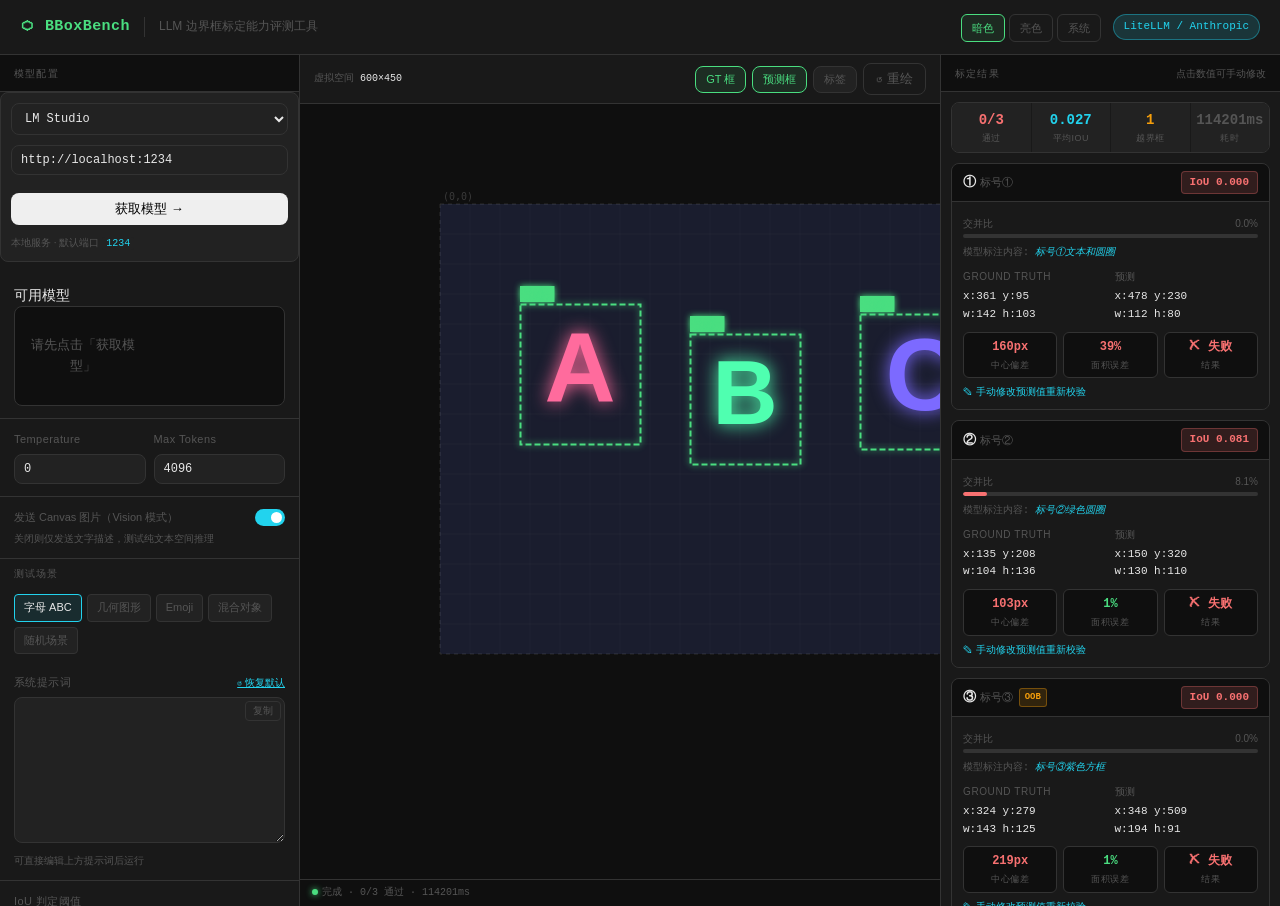
==== commit 0339cf30: "Upgrade LLM -bbox.html with shared logic and multi-model support - Extracted shared LLM logic into `" ====
--- a/LLM -bbox.html
+++ b/LLM -bbox.html
@@ -4,44 +4,33 @@
 
 <meta name="viewport" content="width=device-width, initial-scale=1.0">
 <title>LLM 边界框标定测试台</title>
+<link rel="stylesheet" href="llm.css">
 <style>
   @import url('https://fonts.googleapis.com/css2?family=JetBrains+Mono:wght@400;600&family=Inter:wght@300;400;500;600&display=swap');
 
   :root {
-    --bg: #0d0f14;
-    --surface: #151820;
-    --panel: #1c1f2e;
-    --border: #252a3a;
-    --accent: #4fffb0;
-    --accent2: #7c6aff;
-    --warn: #ffb347;
-    --danger: #ff5e7a;
-    --text: #e8eaf2;
-    --muted: #6b7394;
-    --mono: 'JetBrains Mono', monospace;
-    --sans: 'Inter', sans-serif;
     --radius: 8px;
   }
   * { box-sizing: border-box; margin: 0; padding: 0; }
   body { background: var(--bg); color: var(--text); font-family: var(--sans); font-size: 14px; line-height: 1.6; min-height: 100vh; }
 
-  header { border-bottom: 1px solid var(--border); padding: 12px 20px; display: flex; align-items: center; gap: 14px; background: var(--surface); }
+  header { border-bottom: 1px solid var(--border2); padding: 12px 20px; display: flex; align-items: center; gap: 14px; background: var(--surface); }
   header .logo { font-family: var(--mono); font-weight: 600; font-size: 15px; color: var(--accent); letter-spacing: 0.03em; }
-  header .tagline { color: var(--muted); font-size: 12px; border-left: 1px solid var(--border); padding-left: 14px; }
-  header .hdr-actions { margin-left: auto; display: flex; gap: 8px; align-items: center; }
+  header .tagline { color: var(--text3); font-size: 12px; border-left: 1px solid var(--border2); padding-left: 14px; }
+  header .hdr-actions { margin-left: auto; display: flex; gap: 12px; align-items: center; flex-wrap: nowrap; }
   .badge { background: color-mix(in srgb, var(--accent2) 15%, transparent); border: 1px solid color-mix(in srgb, var(--accent2) 40%, transparent); color: var(--accent2); font-size: 11px; font-family: var(--mono); padding: 3px 10px; border-radius: 20px; }
 
   .layout { display: grid; grid-template-columns: 300px 1fr 340px; height: calc(100vh - 49px); overflow: hidden; }
 
-  .panel { background: var(--surface); border-right: 1px solid var(--border); overflow-y: auto; display: flex; flex-direction: column; }
-  .panel-title { font-size: 10px; font-family: var(--mono); letter-spacing: 0.12em; color: var(--muted); text-transform: uppercase; padding: 12px 14px 8px; border-bottom: 1px solid var(--border); background: var(--bg); position: sticky; top: 0; z-index: 2; }
-
-  .field-group { padding: 12px 14px; border-bottom: 1px solid var(--border); }
-  .field-label { font-size: 11px; color: var(--muted); margin-bottom: 5px; font-weight: 500; letter-spacing: 0.04em; }
-  input, select, textarea { width: 100%; background: var(--panel); border: 1px solid var(--border); color: var(--text); padding: 7px 9px; border-radius: var(--radius); font-family: var(--mono); font-size: 12px; outline: none; transition: border-color 0.15s; }
+  .panel { background: var(--surface); border-right: 1px solid var(--border2); overflow-y: auto; display: flex; flex-direction: column; }
+  .panel-title { font-size: 10px; font-family: var(--mono); letter-spacing: 0.12em; color: var(--text3); text-transform: uppercase; padding: 12px 14px 8px; border-bottom: 1px solid var(--border2); background: var(--bg); position: sticky; top: 0; z-index: 2; }
+
+  .field-group { padding: 12px 14px; border-bottom: 1px solid var(--border2); }
+  .field-label { font-size: 11px; color: var(--text3); margin-bottom: 5px; font-weight: 500; letter-spacing: 0.04em; }
+  input, select, textarea { width: 100%; background: var(--surface2); border: 1px solid var(--border2); color: var(--text); padding: 7px 9px; border-radius: var(--radius); font-family: var(--mono); font-size: 12px; outline: none; transition: border-color 0.15s; }
   input:focus, select:focus, textarea:focus { border-color: var(--accent2); box-shadow: 0 0 0 2px color-mix(in srgb, var(--accent2) 15%, transparent); }
   textarea { resize: vertical; min-height: 90px; line-height: 1.55; }
-  select option { background: var(--panel); }
+  select option { background: var(--surface2); }
   .row2 { display: grid; grid-template-columns: 1fr 1fr; gap: 8px; }
 
   button { cursor: pointer; font-family: var(--sans); font-weight: 500; border: none; border-radius: var(--radius); transition: all 0.15s; font-size: 13px; }
@@ -50,15 +39,15 @@
   .btn-primary:disabled { opacity: 0.4; cursor: not-allowed; transform: none; }
   .btn-reset { background: color-mix(in srgb, var(--danger) 12%, transparent); border: 1px solid color-mix(in srgb, var(--danger) 30%, transparent); color: var(--danger); padding: 9px 18px; width: 100%; }
   .btn-reset:hover { background: color-mix(in srgb, var(--danger) 22%, transparent); }
-  .btn-outline { background: transparent; border: 1px solid var(--border); color: var(--muted); padding: 6px 12px; }
+  .btn-outline { background: transparent; border: 1px solid var(--border2); color: var(--text3); padding: 6px 12px; }
   .btn-outline:hover { border-color: var(--accent2); color: var(--text); }
-  .btn-sm { padding: 5px 10px; font-size: 11px; background: var(--panel); color: var(--muted); border: 1px solid var(--border); }
-  .btn-sm:hover { color: var(--text); border-color: var(--muted); }
+  .btn-sm { padding: 5px 10px; font-size: 11px; background: var(--surface2); color: var(--text3); border: 1px solid var(--border2); }
+  .btn-sm:hover { color: var(--text); border-color: var(--text3); }
   .btn-sm.active { border-color: var(--accent); color: var(--accent); background: color-mix(in srgb, var(--accent) 10%, transparent); }
 
   /* Canvas area */
   .canvas-area { background: var(--bg); display: flex; flex-direction: column; overflow: hidden; }
-  .canvas-toolbar { padding: 8px 14px; display: flex; align-items: center; gap: 6px; border-bottom: 1px solid var(--border); background: var(--surface); flex-shrink: 0; flex-wrap: wrap; }
+  .canvas-toolbar { padding: 8px 14px; display: flex; align-items: center; gap: 6px; border-bottom: 1px solid var(--border2); background: var(--surface); flex-shrink: 0; flex-wrap: wrap; }
   .canvas-toolbar .spacer { flex: 1; }
   .canvas-wrap { flex: 1; overflow: auto; display: flex; align-items: flex-start; justify-content: center; padding: 20px; }
   /* Virtual viewport: clips GT canvas but shows overflow */
@@ -71,99 +60,137 @@
   .canvas-inner { position: absolute; }
 
   /* Right panel */
-  .results-panel { background: var(--surface); border-left: 1px solid var(--border); display: flex; flex-direction: column; overflow: hidden; }
+  .results-panel { background: var(--surface); border-left: 1px solid var(--border2); display: flex; flex-direction: column; overflow: hidden; }
   .results-body { flex: 1; overflow-y: auto; padding: 10px; }
 
-  .result-card { background: var(--panel); border: 1px solid var(--border); border-radius: var(--radius); margin-bottom: 10px; overflow: hidden; }
-  .result-card-head { display: flex; align-items: center; justify-content: space-between; padding: 7px 11px; border-bottom: 1px solid var(--border); background: var(--bg); }
+  .result-card { background: var(--surface2); border: 1px solid var(--border2); border-radius: var(--radius); margin-bottom: 10px; overflow: hidden; }
+  .result-card-head { display: flex; align-items: center; justify-content: space-between; padding: 7px 11px; border-bottom: 1px solid var(--border2); background: var(--bg); }
   .result-label { font-size: 13px; font-weight: 600; }
   .iou-badge { font-family: var(--mono); font-size: 11px; font-weight: 600; padding: 2px 8px; border-radius: 4px; }
   .iou-good { background: color-mix(in srgb, var(--accent) 15%, transparent); color: var(--accent); border: 1px solid color-mix(in srgb, var(--accent) 30%, transparent); }
-  .iou-mid  { background: color-mix(in srgb, var(--warn)   15%, transparent); color: var(--warn);   border: 1px solid color-mix(in srgb, var(--warn)   30%, transparent); }
+  .iou-mid  { background: color-mix(in srgb, var(--accent3)   15%, transparent); color: var(--accent3);   border: 1px solid color-mix(in srgb, var(--accent3)   30%, transparent); }
   .iou-bad  { background: color-mix(in srgb, var(--danger) 15%, transparent); color: var(--danger); border: 1px solid color-mix(in srgb, var(--danger) 30%, transparent); }
-  .result-card-body { padding: 9px 11px; }
+  .result-card-body { padding: 9px 11px; background: var(--surface); }
 
   .bbox-compare { display: grid; grid-template-columns: 1fr 1fr; gap: 8px; margin-bottom: 8px; }
   .bbox-col { font-size: 11px; }
-  .bbox-col .col-title { color: var(--muted); margin-bottom: 3px; font-size: 10px; letter-spacing: 0.06em; text-transform: uppercase; }
+  .bbox-col .col-title { color: var(--text3); margin-bottom: 3px; font-size: 10px; letter-spacing: 0.06em; text-transform: uppercase; }
   .bbox-val { font-family: var(--mono); color: var(--text); }
 
   /* Editable pred fields */
   .pred-edit { display: grid; grid-template-columns: 1fr 1fr; gap: 4px; margin-top: 4px; }
   .pred-edit input { padding: 4px 6px; font-size: 11px; height: 26px; }
-  .pred-edit-label { font-size: 9px; color: var(--muted); text-align: center; margin-top: 1px; }
+  .pred-edit-label { font-size: 9px; color: var(--text3); text-align: center; margin-top: 1px; }
   .btn-apply { width: 100%; margin-top: 5px; font-size: 11px; padding: 4px; background: color-mix(in srgb, var(--accent2) 12%, transparent); border: 1px solid color-mix(in srgb, var(--accent2) 35%, transparent); color: var(--accent2); border-radius: 4px; }
   .btn-apply:hover { background: color-mix(in srgb, var(--accent2) 22%, transparent); }
 
   .stats-row { display: flex; gap: 6px; margin-bottom: 6px; }
-  .stat-item { flex: 1; background: var(--bg); border: 1px solid var(--border); border-radius: 6px; padding: 5px 6px; text-align: center; }
+  .stat-item { flex: 1; background: var(--bg); border: 1px solid var(--border2); border-radius: 6px; padding: 5px 6px; text-align: center; }
   .stat-item .sv { font-family: var(--mono); font-size: 12px; font-weight: 600; }
-  .stat-item .sk { font-size: 9px; color: var(--muted); text-transform: uppercase; letter-spacing: 0.06em; margin-top: 1px; }
+  .stat-item .sk { font-size: 9px; color: var(--text3); text-transform: uppercase; letter-spacing: 0.06em; margin-top: 1px; }
 
   .score-bar-wrap { margin-top: 5px; }
-  .score-bar-label { display: flex; justify-content: space-between; font-size: 10px; color: var(--muted); margin-bottom: 2px; }
-  .score-bar-bg { background: var(--border); height: 4px; border-radius: 3px; overflow: hidden; }
+  .score-bar-label { display: flex; justify-content: space-between; font-size: 10px; color: var(--text3); margin-bottom: 2px; }
+  .score-bar-bg { background: var(--border2); height: 4px; border-radius: 3px; overflow: hidden; }
   .score-bar-fill { height: 100%; border-radius: 3px; transition: width 0.4s ease; }
 
-  .log-box { background: var(--bg); border: 1px solid var(--border); border-radius: var(--radius); padding: 8px 10px; font-family: var(--mono); font-size: 10px; color: var(--muted); max-height: 120px; overflow-y: auto; white-space: pre-wrap; word-break: break-all; margin-top: 6px; }
-
-  .empty-state { display: flex; flex-direction: column; align-items: center; justify-content: center; height: 100%; color: var(--muted); text-align: center; gap: 8px; }
+  .log-box { background: var(--bg); border: 1px solid var(--border2); border-radius: var(--radius); padding: 8px 10px; font-family: var(--mono); font-size: 10px; color: var(--text3); max-height: 120px; overflow-y: auto; white-space: pre-wrap; word-break: break-all; margin-top: 6px; }
+
+  .empty-state { display: flex; flex-direction: column; align-items: center; justify-content: center; height: 100%; color: var(--text3); text-align: center; gap: 8px; }
   .empty-state .icon { font-size: 30px; opacity: 0.4; }
   .empty-state p { font-size: 12px; max-width: 180px; line-height: 1.5; }
 
   .spinner { display: inline-block; width: 13px; height: 13px; border: 2px solid color-mix(in srgb, var(--accent) 30%, transparent); border-top-color: var(--accent); border-radius: 50%; animation: spin 0.7s linear infinite; vertical-align: middle; margin-right: 5px; }
   @keyframes spin { to { transform: rotate(360deg); } }
 
-  .status-bar { padding: 5px 12px; background: var(--bg); border-top: 1px solid var(--border); font-family: var(--mono); font-size: 10px; color: var(--muted); display: flex; gap: 14px; flex-shrink: 0; }
-  .status-dot { display: inline-block; width: 6px; height: 6px; border-radius: 50%; background: var(--muted); margin-right: 4px; vertical-align: middle; }
+  .status-bar { padding: 5px 12px; background: var(--bg); border-top: 1px solid var(--border2); font-family: var(--mono); font-size: 10px; color: var(--text3); display: flex; gap: 14px; flex-shrink: 0; }
+  .status-dot { display: inline-block; width: 6px; height: 6px; border-radius: 50%; background: var(--text3); margin-right: 4px; vertical-align: middle; }
   .status-dot.ok   { background: var(--accent); box-shadow: 0 0 6px var(--accent); }
-  .status-dot.busy { background: var(--warn); animation: pulse 1s infinite; }
+  .status-dot.busy { background: var(--accent3); animation: pulse 1s infinite; }
   .status-dot.err  { background: var(--danger); }
   @keyframes pulse { 0%,100%{opacity:1} 50%{opacity:0.4} }
 
   .scene-btns { display: flex; gap: 5px; flex-wrap: wrap; padding: 8px 14px 0; }
-  .scene-btn { font-size: 11px; padding: 4px 9px; border-radius: 4px; background: var(--panel); border: 1px solid var(--border); color: var(--muted); cursor: pointer; transition: all 0.12s; }
+  .scene-btn { font-size: 11px; padding: 4px 9px; border-radius: 4px; background: var(--surface2); border: 1px solid var(--border2); color: var(--text3); cursor: pointer; transition: all 0.12s; }
   .scene-btn:hover, .scene-btn.active { border-color: var(--accent2); color: var(--text); background: color-mix(in srgb, var(--accent2) 10%, transparent); }
 
-  .section-divider { padding: 8px 14px 3px; font-size: 10px; color: var(--muted); letter-spacing: 0.1em; text-transform: uppercase; font-family: var(--mono); }
+  .section-divider { padding: 8px 14px 3px; font-size: 10px; color: var(--text3); letter-spacing: 0.1em; text-transform: uppercase; font-family: var(--mono); }
 
   .toggle-row { display: flex; align-items: center; gap: 8px; }
-  .toggle-label { font-size: 11px; color: var(--muted); flex: 1; }
-  .toggle { position: relative; width: 30px; height: 17px; background: var(--border); border-radius: 9px; cursor: pointer; transition: background 0.2s; flex-shrink: 0; }
+  .toggle-label { font-size: 11px; color: var(--text3); flex: 1; }
+  .toggle { position: relative; width: 30px; height: 17px; background: var(--border2); border-radius: 9px; cursor: pointer; transition: background 0.2s; flex-shrink: 0; }
   .toggle.on { background: var(--accent2); }
   .toggle::after { content: ''; position: absolute; width: 11px; height: 11px; background: white; border-radius: 50%; top: 3px; left: 3px; transition: transform 0.2s; }
   .toggle.on::after { transform: translateX(13px); }
 
-  .hint { font-size: 10px; color: var(--muted); margin-top: 3px; line-height: 1.5; }
-
-  .summary-strip { display: flex; gap: 1px; margin-bottom: 10px; border-radius: var(--radius); overflow: hidden; border: 1px solid var(--border); }
-  .summary-strip .seg { flex: 1; padding: 6px 4px; text-align: center; background: var(--panel); }
+  .hint { font-size: 10px; color: var(--text3); margin-top: 3px; line-height: 1.5; }
+
+  .summary-strip { display: flex; gap: 1px; margin-bottom: 10px; border-radius: var(--radius); overflow: hidden; border: 1px solid var(--border2); }
+  .summary-strip .seg { flex: 1; padding: 6px 4px; text-align: center; background: var(--surface2); }
   .summary-strip .seg .sv { font-family: var(--mono); font-size: 14px; font-weight: 700; }
-  .summary-strip .seg .sk { font-size: 9px; color: var(--muted); text-transform: uppercase; letter-spacing: 0.05em; }
+  .summary-strip .seg .sk { font-size: 9px; color: var(--text3); text-transform: uppercase; letter-spacing: 0.05em; }
   .summary-strip .seg.green .sv { color: var(--accent); }
-  .summary-strip .seg.yellow .sv { color: var(--warn); }
+  .summary-strip .seg.yellow .sv { color: var(--accent3); }
   .summary-strip .seg.red .sv { color: var(--danger); }
 
   .edit-toggle { font-size: 10px; color: var(--accent2); cursor: pointer; text-decoration: underline; }
   .edit-toggle:hover { color: var(--text); }
 
   /* Out-of-bounds warning tag */
-  .oob-tag { display: inline-block; font-size: 9px; font-family: var(--mono); padding: 1px 5px; border-radius: 3px; background: color-mix(in srgb, var(--warn) 15%, transparent); color: var(--warn); border: 1px solid color-mix(in srgb, var(--warn) 35%, transparent); margin-left: 6px; vertical-align: middle; }
+  .oob-tag { display: inline-block; font-size: 9px; font-family: var(--mono); padding: 1px 5px; border-radius: 3px; background: color-mix(in srgb, var(--accent3) 15%, transparent); color: var(--accent3); border: 1px solid color-mix(in srgb, var(--accent3) 35%, transparent); margin-left: 6px; vertical-align: middle; }
 
   ::-webkit-scrollbar { width: 4px; height: 4px; }
   ::-webkit-scrollbar-track { background: transparent; }
-  ::-webkit-scrollbar-thumb { background: var(--border); border-radius: 2px; }
-  ::-webkit-scrollbar-thumb:hover { background: var(--muted); }
+  ::-webkit-scrollbar-thumb { background: var(--border2); border-radius: 2px; }
+  ::-webkit-scrollbar-thumb:hover { background: var(--text3); }
 
   /* Prompt area with copy btn */
   .prompt-wrap { position: relative; }
-  .prompt-copy { position: absolute; top: 4px; right: 4px; font-size: 10px; padding: 2px 7px; background: var(--panel); border: 1px solid var(--border); color: var(--muted); border-radius: 4px; cursor: pointer; z-index: 1; }
+  .prompt-copy { position: absolute; top: 4px; right: 4px; font-size: 10px; padding: 2px 7px; background: var(--surface2); border: 1px solid var(--border2); color: var(--text3); border-radius: 4px; cursor: pointer; z-index: 1; }
   .prompt-copy:hover { color: var(--text); }
 
   .raw-response { font-family: var(--mono); font-size: 10px; white-space: pre-wrap; word-break: break-all; }
 
-  .pred-label-tag { font-size: 10px; color: var(--muted); font-family: var(--mono); margin-top: 4px; }
+  .pred-label-tag { font-size: 10px; color: var(--text3); font-family: var(--mono); margin-top: 4px; }
   .pred-label-val { color: var(--accent2); font-style: italic; }
+
+  .model-card { border: 2px solid var(--accent2); margin-bottom: 20px; border-radius: var(--radius); overflow: hidden; }
+  .model-card-header { background: var(--bg); padding: 10px 14px; border-bottom: 1px solid var(--border2); display: flex; justify-content: space-between; align-items: center; }
+  .model-card-name { font-family: var(--mono); font-weight: 600; color: var(--accent2); }
+
+  /* Sidebar overrides for shared components */
+  .panel .server-card {
+    padding: 10px;
+    margin-bottom: 10px;
+    border-radius: var(--radius);
+    background: var(--surface2);
+  }
+  .panel .server-row {
+    flex-direction: column;
+    align-items: stretch;
+    gap: 10px;
+  }
+  .panel .server-type-select,
+  .panel .url-input,
+  .panel #fetchBtn {
+    width: 100% !important;
+    height: 32px;
+  }
+  .panel .models-grid {
+    grid-template-columns: 1fr 1fr;
+    max-height: 200px;
+    overflow-y: auto;
+    padding: 4px;
+    border: 1px solid var(--border2);
+    border-radius: var(--radius);
+    background: var(--bg);
+  }
+  .panel .model-item {
+    padding: 4px 8px;
+  }
+  .panel .model-name {
+    font-size: 11px;
+  }
 </style>
 </head>
 <body>
@@ -172,6 +199,11 @@
   <div class="logo">⬡ BBoxBench</div>
   <div class="tagline">LLM 边界框标定能力评测工具</div>
   <div class="hdr-actions">
+    <div class="theme-switcher">
+      <button class="theme-btn active" data-theme-btn="dark">暗色</button>
+      <button class="theme-btn" data-theme-btn="light">亮色</button>
+      <button class="theme-btn" data-theme-btn="system">系统</button>
+    </div>
     <div class="badge">LiteLLM / Anthropic</div>
   </div>
 </header>
@@ -181,22 +213,49 @@
   <!-- LEFT PANEL -->
   <div class="panel">
     <div class="panel-title">模型配置</div>
+    <div class="server-card">
+      <div class="server-row">
+        <select id="serverType" class="server-type-select">
+          <optgroup label="本地服务">
+            <option value="ollama">Ollama</option>
+            <option value="lmstudio" selected>LM Studio</option>
+            <option value="llamacpp">llama.cpp</option>
+            <option value="jan">Jan</option>
+            <option value="litellm">LiteLLM</option>
+            <option value="lmstudio_legacy">LM Studio (旧版 &lt;0.2.17)</option>
+          </optgroup>
+          <optgroup label="在线服务">
+            <option value="openai">OpenAI</option>
+            <option value="anthropic">Anthropic</option>
+            <option value="nvidia">NVIDIA NIM</option>
+            <option value="anthropic_compat">Anthropic (via proxy)</option>
+            <option value="google_compat">Google Gemini (via proxy)</option>
+            <option value="groq">Groq</option>
+            <option value="mistral">Mistral</option>
+            <option value="together">Together AI</option>
+            <option value="openrouter">OpenRouter</option>
+            <option value="deepseek">DeepSeek</option>
+            <option value="siliconflow">SiliconFlow</option>
+            <option value="zhipu">智谱 GLM</option>
+          </optgroup>
+          <optgroup label="自定义">
+            <option value="custom">自定义 OpenAI 兼容端点</option>
+          </optgroup>
+        </select>
+        <input class="url-input" id="serverUrl" type="text" value="http://localhost:1234" />
+        <button id="fetchBtn" style="width: 100%; margin-top: 8px;">获取模型 →</button>
+      </div>
+      <div class="server-row" id="apiKeyRow" style="display:none; flex-direction: column; align-items: flex-start;">
+        <span style="font-size:12px;color:var(--text2);white-space:nowrap; margin-bottom: 4px;" id="apiKeyLabel">API Key</span>
+        <input class="api-key-input" id="apiKey" type="password" placeholder="sk-..." />
+      </div>
+      <div class="hint" id="serverHint"></div>
+      <div id="fetchError" class="error-msg" style="display:none;"></div>
+    </div>
 
     <div class="field-group">
-      <div class="field-label">API 端点 (Base URL)</div>
-      <input type="text" id="baseUrl" value="https://api.anthropic.com" placeholder="http://localhost:4000">
-      <div class="hint">LiteLLM 代理地址 或 Anthropic/OpenAI 直连地址</div>
-    </div>
-
-    <div class="field-group">
-      <div class="field-label">API Key</div>
-      <input type="password" id="apiKey" placeholder="sk-...">
-    </div>
-
-    <div class="field-group">
-      <div class="field-label">模型 ID</div>
-      <input type="text" id="modelId" value="claude-sonnet-4-6" placeholder="gpt-4o / claude-3-5-sonnet / gemini...">
-      <div class="hint">LiteLLM 支持的任意模型字符串</div>
+      <div class="label">可用模型 <span id="modelCount" style="font-style:italic;font-weight:400;opacity:0.7;"></span></div>
+      <div id="modelsGrid" class="models-grid"><div class="empty-msg">请先点击「获取模型」</div></div>
     </div>
 
     <div class="field-group">
@@ -219,15 +278,14 @@
       </div>
       <div class="hint" style="margin-top:5px">关闭则仅发送文字描述，测试纯文本空间推理</div>
     </div>
-
-    <div class="section-divider">测试场景</div>
+<div class="section-divider">测试场景</div>
 
     <div class="scene-btns">
-      <div class="scene-btn" onclick="loadScene(&#39;letters&#39;)" data-scene="letters">字母 ABC</div>
-      <div class="scene-btn" onclick="loadScene(&#39;shapes&#39;)" data-scene="shapes">几何图形</div>
-      <div class="scene-btn" onclick="loadScene(&#39;emoji&#39;)" data-scene="emoji">Emoji</div>
-      <div class="scene-btn" onclick="loadScene(&#39;mixed&#39;)" data-scene="mixed">混合对象</div>
-      <div class="scene-btn active" onclick="loadScene(&#39;random&#39;)" data-scene="random">随机场景</div>
+      <div class="scene-btn" onclick="loadScene('letters')" data-scene="letters">字母 ABC</div>
+      <div class="scene-btn" onclick="loadScene('shapes')" data-scene="shapes">几何图形</div>
+      <div class="scene-btn" onclick="loadScene('emoji')" data-scene="emoji">Emoji</div>
+      <div class="scene-btn" onclick="loadScene('mixed')" data-scene="mixed">混合对象</div>
+      <div class="scene-btn active" onclick="loadScene('random')" data-scene="random">随机场景</div>
     </div>
 
     <div class="field-group" style="margin-top:8px">
@@ -243,9 +301,9 @@
     </div>
 
     <div class="field-group">
-      <div class="field-label">IoU 合格阈值</div>
+      <div class="field-label">IoU 判定阈值</div>
       <input type="range" id="iouThreshold" min="0.1" max="0.9" step="0.05" value="0.5" oninput="document.getElementById(&#39;iouVal&#39;).textContent=this.value;recomputeIfDone()" style="padding:0;border:none;background:none;accent-color:var(--accent2)">
-      <div style="font-family:var(--mono);font-size:11px;color:var(--muted);margin-top:2px">阈值: <span id="iouVal">0.5</span></div>
+      <div style="font-family:var(--mono);font-size:11px;color:var(--text3);margin-top:2px">阈值: <span id="iouVal">0.5</span></div>
     </div>
 
     <div class="field-group" style="display:flex;gap:8px;">
@@ -257,7 +315,7 @@
   <!-- CENTER CANVAS -->
   <div class="canvas-area">
     <div class="canvas-toolbar">
-      <span style="font-size:10px;color:var(--muted);font-family:var(--mono)">虚拟空间 <span id="canvasSizeLabel" style="color:var(--text)">600×450</span></span>
+      <span style="font-size:10px;color:var(--text3);font-family:var(--mono)">虚拟空间 <span id="canvasSizeLabel" style="color:var(--text)">600×450</span></span>
       <div class="spacer"></div>
       <button class="btn-sm active" id="gtBtn" onclick="toggleGroundTruth()">GT 框</button>
       <button class="btn-sm active" id="predBtn" onclick="togglePrediction()">预测框</button>
@@ -275,7 +333,7 @@
     </div>
     <div class="status-bar">
       <span><span class="status-dot ok" id="statusDot"></span><span id="statusText">完成 · 0/3 通过 · 114201ms</span></span>
-      <span id="statusExtra" style="color:var(--muted)"></span>
+      <span id="statusExtra" style="color:var(--text3)"></span>
     </div>
   </div>
 
@@ -283,7 +341,7 @@
   <div class="results-panel">
     <div class="panel-title" style="display:flex;align-items:center;justify-content:space-between">
       <span>标定结果</span>
-      <span style="font-size:10px;color:var(--muted);font-weight:normal;text-transform:none;letter-spacing:0">点击数值可手动修改</span>
+      <span style="font-size:10px;color:var(--text3);font-weight:normal;text-transform:none;letter-spacing:0">点击数值可手动修改</span>
     </div>
     <div class="results-body" id="resultsBody"><div class="summary-strip">
     <div class="seg red">
@@ -293,14 +351,14 @@
       <div class="sv" style="color:var(--accent2)">0.027</div><div class="sk">平均IoU</div>
     </div>
     <div class="seg">
-      <div class="sv" style="color:var(--warn)">1</div><div class="sk">越界框</div>
+      <div class="sv" style="color:var(--accent3)">1</div><div class="sk">越界框</div>
     </div>
     <div class="seg">
-      <div class="sv" style="color:var(--muted)">114201ms</div><div class="sk">耗时</div>
+      <div class="sv" style="color:var(--text3)">114201ms</div><div class="sk">耗时</div>
     </div>
   </div><div class="result-card">
       <div class="result-card-head">
-        <div class="result-label">① <span style="color:var(--muted);font-size:11px;font-weight:400">标号①</span></div>
+        <div class="result-label">① <span style="color:var(--text3);font-size:11px;font-weight:400">标号①</span></div>
         <div class="iou-badge iou-bad">IoU 0.000</div>
       </div>
       <div class="result-card-body">
@@ -348,7 +406,7 @@
         </div>
       </details></div></div><div class="result-card">
       <div class="result-card-head">
-        <div class="result-label">② <span style="color:var(--muted);font-size:11px;font-weight:400">标号②</span></div>
+        <div class="result-label">② <span style="color:var(--text3);font-size:11px;font-weight:400">标号②</span></div>
         <div class="iou-badge iou-bad">IoU 0.081</div>
       </div>
       <div class="result-card-body">
@@ -396,7 +454,7 @@
         </div>
       </details></div></div><div class="result-card">
       <div class="result-card-head">
-        <div class="result-label">③ <span style="color:var(--muted);font-size:11px;font-weight:400">标号③</span><span class="oob-tag">OOB</span></div>
+        <div class="result-label">③ <span style="color:var(--text3);font-size:11px;font-weight:400">标号③</span><span class="oob-tag">OOB</span></div>
         <div class="iou-badge iou-bad">IoU 0.000</div>
       </div>
       <div class="result-card-body">
@@ -456,13 +514,53 @@
 
 </div>
 
+<script src="llm.js"></script>
 <script>
 // ─── Constants ────────────────────────────────────────────────────────────
+const serverTypeEl = document.getElementById("serverType");
+const serverUrlEl = document.getElementById("serverUrl");
+const apiKeyRowEl = document.getElementById("apiKeyRow");
+const serverHintEl = document.getElementById("serverHint");
+const fetchBtn = document.getElementById("fetchBtn");
+const modelsGridEl = document.getElementById("modelsGrid");
+
+let models = [];
+let selectedModels = new Set();
+
+serverTypeEl.addEventListener("change", () => applyServerProfile(serverTypeEl.value, serverUrlEl, serverHintEl, apiKeyRowEl, document.getElementById("apiKeyLabel")));
+applyServerProfile(serverTypeEl.value, serverUrlEl, serverHintEl, apiKeyRowEl, document.getElementById("apiKeyLabel"));
+
+async function fetchModelsWrapper() {
+  const type = serverTypeEl.value;
+  const url = serverUrlEl.value;
+  const key = document.getElementById("apiKey").value.trim();
+  const errEl = document.getElementById("fetchError");
+  errEl.style.display = "none";
+  fetchBtn.disabled = true; fetchBtn.textContent = "获取中...";
+  selectedModels.clear();
+  await fetchModels(type, url, key, (m) => {
+    models = m;
+    renderModelsGrid(modelsGridEl, models, selectedModels, () => {
+      document.getElementById("runBtn").disabled = selectedModels.size === 0;
+    });
+    document.getElementById("modelCount").textContent = `(${models.length} 个)`;
+  }, (e) => {
+    errEl.textContent = `连接失败: ${e.message}`;
+    errEl.style.display = "block";
+  });
+  fetchBtn.disabled = false; fetchBtn.textContent = "获取模型 →";
+}
+fetchBtn.addEventListener("click", fetchModelsWrapper);
 const CW = 600, CH = 450;
 // overflow padding so out-of-bound boxes are visible
 const OFX = 120, OFY = 80;
 
-const COLORS = { gt: '#4fffb0', pred: '#7c6aff', miss: '#ff5e7a', warn: '#ffb347' };
+const COLORS = {
+  get gt()   { return getThemeColor('--accent'); },
+  get pred() { return getThemeColor('--accent2'); },
+  get miss() { return getThemeColor('--danger'); },
+  get warn() { return getThemeColor('--accent3'); }
+};
 
 // ─── State ────────────────────────────────────────────────────────────────
 const state = {
@@ -718,7 +816,7 @@
         const lbl='GT:'+obj.id;
         const lw=octx.measureText(lbl).width+8;
         octx.fillRect(ox+obj.x, oy+obj.y-18, lw, 16);
-        octx.fillStyle='#0d0f14';
+        octx.fillStyle='var(--bg)';
         octx.fillText(lbl, ox+obj.x+4, oy+obj.y-6);
       }
       octx.restore();
@@ -746,7 +844,7 @@
         const lw=octx.measureText(lbl).width+8;
         const ly=oy+pred.y+pred.h+2;
         octx.fillRect(ox+pred.x, ly, lw, 16);
-        octx.fillStyle='#0d0f14';
+        octx.fillStyle='var(--bg)';
         octx.fillText(lbl, ox+pred.x+4, ly+12);
 
         // label: what this box marks
@@ -829,67 +927,7 @@
   });
 }
 
-// ─── API Call ─────────────────────────────────────────────────────────────
-async function callLiteLLM(scene) {
-  const baseUrl=document.getElementById('baseUrl').value.trim().replace(/\/$/,'');
-  const apiKey=document.getElementById('apiKey').value.trim();
-  const model=document.getElementById('modelId').value.trim();
-  const temperature=parseFloat(document.getElementById('temperature').value);
-  const maxTokens=parseInt(document.getElementById('maxTokens').value);
-
-  if(!apiKey) throw new Error('请填写 API Key');
-  if(!model)  throw new Error('请填写模型 ID');
-
-  const userPromptText = getPrompt();
-  let userContent;
-  if (state.visionEnabled) {
-    const imgBase64=await buildImagePayload();
-    userContent=[
-      {type:'image_url', image_url:{url:`data:image/png;base64,${imgBase64}`}},
-      {type:'text', text:userPromptText}
-    ];
-  } else {
-    userContent=userPromptText;
-  }
-
-  const isAnthropic=baseUrl.includes('anthropic.com');
-  const endpoint=isAnthropic?`${baseUrl}/v1/messages`:`${baseUrl}/v1/chat/completions`;
-
-  if (isAnthropic) {
-    const anthropicBody={
-      model, max_tokens:maxTokens,
-      system: userPromptText,
-      messages:[{
-        role:'user',
-        content: state.visionEnabled
-          ? [{type:'image',source:{type:'base64',media_type:'image/png',data:await buildImagePayload()}},
-             {type:'text',text:'请标定上图中所有对象的边界框，按要求输出 JSON。'}]
-          : '请根据系统提示词中的场景描述，输出所有对象的边界框 JSON。'
-      }]
-    };
-    const resp=await fetch(endpoint,{
-      method:'POST',
-      headers:{'Content-Type':'application/json','x-api-key':apiKey,'anthropic-version':'2023-06-01','anthropic-dangerous-direct-browser-access':'true'},
-      body:JSON.stringify(anthropicBody)
-    });
-    if(!resp.ok){const e=await resp.text();throw new Error(`API ${resp.status}: ${e}`);}
-    const data=await resp.json();
-    return {raw:JSON.stringify(data,null,2), text:data.content?.[0]?.text||''};
-  }
-
-  // OpenAI / LiteLLM
-  const body={model,temperature,max_tokens:maxTokens,
-    messages:[{role:'user',content:userContent}]
-  };
-  const resp=await fetch(endpoint,{
-    method:'POST',
-    headers:{'Content-Type':'application/json','Authorization':`Bearer ${apiKey}`},
-    body:JSON.stringify(body)
-  });
-  if(!resp.ok){const e=await resp.text();throw new Error(`API ${resp.status}: ${e}`);}
-  const data=await resp.json();
-  return {raw:JSON.stringify(data,null,2), text:data.choices?.[0]?.message?.content||data.content?.[0]?.text||''};
-}
+// ─── API Call (deprecated local, now using callModel below) ───────────────
 
 // ─── Parsing ──────────────────────────────────────────────────────────────
 function cleanJson(text) {
@@ -953,133 +991,178 @@
 }
 
 // ─── Benchmark ────────────────────────────────────────────────────────────
+
+async function callModel(model, serverType, serverUrl, apiKey, scene) {
+  const profile = SERVERS[serverType];
+  const base = serverUrl.trim().replace(/\/$/, '');
+  const temperature = parseFloat(document.getElementById('temperature').value);
+  const maxTokens = parseInt(document.getElementById('maxTokens').value);
+  const userPromptText = getPrompt();
+
+  let messages;
+  if (state.visionEnabled) {
+    const imgBase64 = await buildImagePayload();
+    messages = [
+      { role: 'user', content: [
+        { type: 'image_url', image_url: { url: `data:image/png;base64,${imgBase64}` } },
+        { type: 'text', text: userPromptText }
+      ]}
+    ];
+  } else {
+    messages = [{ role: 'user', content: userPromptText }];
+  }
+
+  const body = profile.buildBody(model, messages, false);
+  if (body.temperature !== undefined) body.temperature = temperature;
+  if (body.max_tokens !== undefined) body.max_tokens = maxTokens;
+
+  const resp = await fetch(`${base}${profile.completionPath}`, {
+    method: 'POST',
+    headers: getHeaders(serverType, apiKey),
+    body: JSON.stringify(body)
+  });
+
+  if (!resp.ok) {
+    const e = await resp.text();
+    throw new Error(`API ${resp.status}: ${e}`);
+  }
+
+  const data = await resp.json();
+  let text = '';
+  if (serverType === 'anthropic') {
+    text = data.content?.[0]?.text || '';
+  } else {
+    text = data.choices?.[0]?.message?.content || data.content?.[0]?.text || '';
+  }
+  return { raw: JSON.stringify(data, null, 2), text };
+}
+
 async function runBenchmark() {
   if(state.running) return;
   if(!state.scene){alert('请先选择一个测试场景');return;}
-  state.running=true; state.predictions=[];
+  if(selectedModels.size === 0){alert('请先选择至少一个模型');return;}
+
+  state.running=true;
+  state.predictions=[];
+  state.allResults = {};
   document.getElementById('runBtn').disabled=true;
-  setStatus('busy','正在调用模型...');
-
-  try{
-    const t0=Date.now();
-    const {raw,text}=await callLiteLLM(state.scene);
-    const elapsed=Date.now()-t0;
-    setStatus('busy','解析响应...');
-    const boxes=parseBoxes(text);
-    processResults(boxes, elapsed, text);
-  }catch(err){
-    setStatus('err','错误: '+err.message);
-    renderError(err.message);
-  }finally{
-    state.running=false;
-    document.getElementById('runBtn').disabled=false;
-  }
-}
-
-function processResults(boxes, elapsed, rawText) {
-  const thresh=parseFloat(document.getElementById('iouThreshold').value);
-  const results=state.groundTruth.map(gt=>{
-    const pred=boxes.find(b=>b.id===gt.id)||boxes[state.groundTruth.indexOf(gt)];
-    if(!pred) return {gt,pred:null,iou:0,matched:false,metrics:null};
-    const iou=computeIoU(gt,pred);
-    const metrics=computeMetrics(gt,pred);
-    const oob=isOOB(pred);
-    return {gt,pred:{...pred,iou,oob},iou,matched:iou>=thresh,metrics};
+  document.getElementById('resultsBody').innerHTML = '';
+
+  const serverType = serverTypeEl.value;
+  const serverUrl = serverUrlEl.value;
+  const apiKey = document.getElementById('apiKey').value.trim();
+
+  try {
+    for (const model of selectedModels) {
+      setStatus('busy', `正在调用模型: ${model}...`);
+      const t0 = Date.now();
+      try {
+        const { raw, text } = await callModel(model, serverType, serverUrl, apiKey, state.scene);
+        const elapsed = Date.now() - t0;
+        const boxes = parseBoxes(text);
+        const results = processModelResults(model, boxes, elapsed, text);
+        state.allResults[model] = { results, elapsed, rawText: text };
+        renderModelResultCard(model, results, elapsed, text);
+      } catch (err) {
+        renderModelError(model, err.message);
+      }
+    }
+    setStatus('ok', '所有模型测试完成');
+  } catch (err) {
+    setStatus('err', '发生意外错误: ' + err.message);
+  } finally {
+    state.running = false;
+    document.getElementById('runBtn').disabled = false;
+    const firstModel = Array.from(selectedModels)[0];
+    if (state.allResults[firstModel]) {
+      state.predictions = state.allResults[firstModel].results.filter(r => r.pred).map(r => ({ ...r.pred, id: r.gt.id }));
+      state.lastResults = state.allResults[firstModel];
+      drawOverlay();
+    }
+  }
+}
+
+function processModelResults(model, boxes, elapsed, rawText) {
+  const thresh = parseFloat(document.getElementById('iouThreshold').value);
+  return state.groundTruth.map(gt => {
+    const pred = boxes.find(b => b.id === gt.id) || boxes[state.groundTruth.indexOf(gt)];
+    if (!pred) return { gt, pred: null, iou: 0, matched: false, metrics: null };
+    const iou = computeIoU(gt, pred);
+    const metrics = computeMetrics(gt, pred);
+    const oob = isOOB(pred);
+    return { gt, pred: { ...pred, iou, oob }, iou, matched: iou >= thresh, metrics };
   });
-  state.lastResults={results,elapsed,rawText};
-  state.predictions=results.filter(r=>r.pred).map(r=>({...r.pred,id:r.gt.id}));
+}
+
+
+function recomputeIfDone() {
+  if(!state.allResults) return;
+  const thresh = parseFloat(document.getElementById('iouThreshold').value);
+  document.getElementById('resultsBody').innerHTML = '';
+  for (const [model, data] of Object.entries(state.allResults)) {
+    const updated = data.results.map(r => r.pred ? { ...r, iou: computeIoU(r.gt, r.pred), matched: computeIoU(r.gt, r.pred) >= thresh } : r);
+    state.allResults[model].results = updated;
+    renderModelResultCard(model, updated, data.elapsed, data.rawText);
+  }
+  if (state.lastResults) {
+      state.predictions = state.lastResults.results.filter(r => r.pred).map(r => ({ ...r.pred, id: r.gt.id }));
+  }
   drawOverlay();
-  renderResults(results,elapsed,rawText);
-  const passed=results.filter(r=>r.matched).length;
-  setStatus('ok',`完成 · ${passed}/${results.length} 通过 · ${elapsed}ms`);
-}
-
-function recomputeIfDone() {
-  if(!state.lastResults) return;
-  const {results,elapsed,rawText}=state.lastResults;
-  const thresh=parseFloat(document.getElementById('iouThreshold').value);
-  const updated=results.map(r=>r.pred?{...r,iou:computeIoU(r.gt,r.pred),matched:computeIoU(r.gt,r.pred)>=thresh}:r);
-  state.lastResults.results=updated;
-  renderResults(updated,elapsed,rawText);
-  drawOverlay();
 }
 
 // ─── Manual edit of prediction boxes ─────────────────────────────────────
-function applyEdit(gtId) {
-  const px=parseInt(document.getElementById(`ep_x_${gtId}`).value)||0;
-  const py=parseInt(document.getElementById(`ep_y_${gtId}`).value)||0;
-  const pw=parseInt(document.getElementById(`ep_w_${gtId}`).value)||0;
-  const ph=parseInt(document.getElementById(`ep_h_${gtId}`).value)||0;
-  const pl=document.getElementById(`ep_l_${gtId}`).value||'';
-
-  const newPred={id:gtId, label:pl, x:px, y:py, w:pw, h:ph};
-  const oob=isOOB(newPred);
-
-  // Update lastResults
-  if(state.lastResults){
-    state.lastResults.results=state.lastResults.results.map(r=>{
-      if(r.gt.id!==gtId) return r;
-      const iou=computeIoU(r.gt,newPred);
-      const thresh=parseFloat(document.getElementById('iouThreshold').value);
-      return {...r, pred:{...newPred,iou,oob}, iou, matched:iou>=thresh, metrics:computeMetrics(r.gt,newPred)};
-    });
-  }
-  // Update state.predictions
-  const idx=state.predictions.findIndex(p=>p.id===gtId);
-  const thresh=parseFloat(document.getElementById('iouThreshold').value);
-  const iou=state.groundTruth.find(g=>g.id===gtId) ? computeIoU(state.groundTruth.find(g=>g.id===gtId),newPred):0;
-  if(idx>=0) state.predictions[idx]={...newPred,iou,oob};
-  else state.predictions.push({...newPred,iou,oob});
-
-  drawOverlay();
-  if(state.lastResults) renderResults(state.lastResults.results,state.lastResults.elapsed,state.lastResults.rawText);
-}
-
-// ─── Render Results ───────────────────────────────────────────────────────
-function renderResults(results, elapsed, rawText) {
-  const thresh=parseFloat(document.getElementById('iouThreshold').value);
-  const passed=results.filter(r=>r.matched).length;
-  const avgIoU=results.length?(results.reduce((s,r)=>s+r.iou,0)/results.length).toFixed(3):'0';
-  const oobCount=results.filter(r=>r.pred&&isOOB(r.pred)).length;
-
-  let html=`<div class="summary-strip">
-    <div class="seg ${passed===results.length?'green':passed>0?'yellow':'red'}">
-      <div class="sv">${passed}/${results.length}</div><div class="sk">通过</div>
-    </div>
-    <div class="seg">
-      <div class="sv" style="color:var(--accent2)">${avgIoU}</div><div class="sk">平均IoU</div>
-    </div>
-    <div class="seg">
-      <div class="sv" style="color:${oobCount?'var(--warn)':'var(--muted)'}">${oobCount}</div><div class="sk">越界框</div>
-    </div>
-    <div class="seg">
-      <div class="sv" style="color:var(--muted)">${elapsed}ms</div><div class="sk">耗时</div>
-    </div>
-  </div>`;
-
-  results.forEach(r=>{
-    const iouClass=r.iou>=thresh?'iou-good':r.iou>=thresh*0.6?'iou-mid':'iou-bad';
-    const barCol=r.iou>=thresh?'var(--accent)':r.iou>=thresh*0.6?'var(--warn)':'var(--danger)';
-    const oob=r.pred&&isOOB(r.pred);
-    const gtId=r.gt.id.replace(/[^a-zA-Z0-9_]/g,'_');
-
-    html+=`<div class="result-card">
+
+function renderModelResultCard(model, results, elapsed, rawText) {
+  const thresh = parseFloat(document.getElementById('iouThreshold').value);
+  const passed = results.filter(r => r.matched).length;
+  const avgIoU = results.length ? (results.reduce((s, r) => s + r.iou, 0) / results.length).toFixed(3) : '0';
+  const oobCount = results.filter(r => r.pred && isOOB(r.pred)).length;
+
+  const modelSafeId = btoa(encodeURIComponent(model)).replace(/[^a-zA-Z0-9]/g, '');
+
+  let html = `<div class="model-card" id="card-${modelSafeId}">
+    <div class="model-card-header">
+      <div class="model-card-name">${escapeHtml(model)}</div>
+      <button class="btn-sm" onclick="showOnCanvas('${escJs(model)}')">在画布查看</button>
+    </div>
+    <div style="padding: 10px;">
+      <div class="summary-strip">
+        <div class="seg ${passed === results.length ? 'green' : passed > 0 ? 'yellow' : 'red'}">
+          <div class="sv">${passed}/${results.length}</div><div class="sk">通过</div>
+        </div>
+        <div class="seg">
+          <div class="sv" style="color:var(--accent2)">${avgIoU}</div><div class="sk">平均IoU</div>
+        </div>
+        <div class="seg">
+          <div class="sv" style="color:${oobCount ? 'var(--accent3)' : 'var(--text3)'}">${oobCount}</div><div class="sk">越界框</div>
+        </div>
+        <div class="seg">
+          <div class="sv" style="color:var(--text3)">${elapsed}ms</div><div class="sk">耗时</div>
+        </div>
+      </div>`;
+
+  results.forEach(r => {
+    const iouClass = r.iou >= thresh ? 'iou-good' : r.iou >= thresh * 0.6 ? 'iou-mid' : 'iou-bad';
+    const barCol = r.iou >= thresh ? 'var(--accent)' : r.iou >= thresh * 0.6 ? 'var(--accent3)' : 'var(--danger)';
+    const oob = r.pred && isOOB(r.pred);
+    const gtId = r.gt.id.replace(/[^a-zA-Z0-9_]/g, '_') + '_' + modelSafeId;
+
+    html += `<div class="result-card">
       <div class="result-card-head">
-        <div class="result-label">${escHtml(r.gt.id)} <span style="color:var(--muted);font-size:11px;font-weight:400">${escHtml(r.gt.label||'')}</span>${oob?`<span class="oob-tag">OOB</span>`:''}</div>
+        <div class="result-label">${escapeHtml(r.gt.id)} <span style="color:var(--text3);font-size:11px;font-weight:400">${escapeHtml(r.gt.label || '')}</span>${oob ? `<span class="oob-tag">OOB</span>` : ''}</div>
         <div class="iou-badge ${iouClass}">IoU ${r.iou.toFixed(3)}</div>
       </div>
       <div class="result-card-body">
         <div class="score-bar-wrap">
-          <div class="score-bar-label"><span>交并比</span><span>${(r.iou*100).toFixed(1)}%</span></div>
-          <div class="score-bar-bg"><div class="score-bar-fill" style="width:${r.iou*100}%;background:${barCol}"></div></div>
+          <div class="score-bar-label"><span>交并比</span><span>${(r.iou * 100).toFixed(1)}%</span></div>
+          <div class="score-bar-bg"><div class="score-bar-fill" style="width:${r.iou * 100}%;background:${barCol}"></div></div>
         </div>`;
 
-    if(r.pred){
-      // What the model thinks this box marks
-      if(r.pred.label){
-        html+=`<div class="pred-label-tag" style="margin-top:7px">模型标注内容: <span class="pred-label-val">${escHtml(r.pred.label)}</span></div>`;
+    if (r.pred) {
+      if (r.pred.label) {
+        html += `<div class="pred-label-tag" style="margin-top:7px">模型标注内容: <span class="pred-label-val">${escapeHtml(r.pred.label)}</span></div>`;
       }
-      html+=`<div class="bbox-compare" style="margin-top:8px">
+      html += `<div class="bbox-compare" style="margin-top:8px">
         <div class="bbox-col">
           <div class="col-title">Ground Truth</div>
           <div class="bbox-val">x:${r.gt.x} y:${r.gt.y}<br>w:${r.gt.w} h:${r.gt.h}</div>
@@ -1092,25 +1175,24 @@
         </div>
       </div>`;
 
-      if(r.metrics){
-        html+=`<div class="stats-row">
+      if (r.metrics) {
+        html += `<div class="stats-row">
           <div class="stat-item">
-            <div class="sv" style="color:${r.metrics.centerDist<20?'var(--accent)':r.metrics.centerDist<50?'var(--warn)':'var(--danger)'}">${r.metrics.centerDist}px</div>
+            <div class="sv" style="color:${r.metrics.centerDist < 20 ? 'var(--accent)' : r.metrics.centerDist < 50 ? 'var(--accent3)' : 'var(--danger)'}">${r.metrics.centerDist}px</div>
             <div class="sk">中心偏差</div>
           </div>
           <div class="stat-item">
-            <div class="sv" style="color:${r.metrics.sizeErr<10?'var(--accent)':r.metrics.sizeErr<30?'var(--warn)':'var(--danger)'}">${r.metrics.sizeErr}%</div>
+            <div class="sv" style="color:${r.metrics.sizeErr < 10 ? 'var(--accent)' : r.metrics.sizeErr < 30 ? 'var(--accent3)' : 'var(--danger)'}">${r.metrics.sizeErr}%</div>
             <div class="sk">面积误差</div>
           </div>
           <div class="stat-item">
-            <div class="sv" style="color:${r.matched?'var(--accent)':'var(--danger)'}">${r.matched?'✓ 通过':'✗ 失败'}</div>
+            <div class="sv" style="color:${r.matched ? 'var(--accent)' : 'var(--danger)'}">${r.matched ? '✓ 通过' : '✗ 失败'}</div>
             <div class="sk">结果</div>
           </div>
         </div>`;
       }
 
-      // Manual edit section
-      html+=`<details style="margin-top:6px">
+      html += `<details style="margin-top:6px">
         <summary style="font-size:10px;color:var(--accent2);cursor:pointer;user-select:none;list-style:none">✎ 手动修改预测值重新校验</summary>
         <div style="margin-top:6px">
           <div class="pred-edit">
@@ -1121,14 +1203,14 @@
           </div>
           <div style="margin-top:4px">
             <div class="field-label">标注内容描述</div>
-            <input id="ep_l_${gtId}" type="text" value="${escHtml(r.pred.label||'')}" placeholder="该框标记的内容..." style="height:26px;font-size:11px;padding:3px 7px">
-          </div>
-          <button class="btn-apply" onclick="applyEdit('${escJs(r.gt.id)}')">↻ 应用并重新计算 IoU</button>
+            <input id="ep_l_${gtId}" type="text" value="${escapeHtml(r.pred.label || '')}" placeholder="该框标记的内容..." style="height:26px;font-size:11px;padding:3px 7px">
+          </div>
+          <button class="btn-apply" onclick="applyEdit('${escJs(r.gt.id)}', '${escJs(model)}')">↻ 应用并重新计算 IoU</button>
         </div>
       </details>`;
 
     } else {
-      html+=`<div style="color:var(--danger);font-size:12px;margin-top:8px">⚠ 模型未返回该对象的预测框</div>
+      html += `<div style="color:var(--danger);font-size:12px;margin-top:8px">⚠ 模型未返回该对象的预测框</div>
       <details style="margin-top:6px">
         <summary style="font-size:10px;color:var(--accent2);cursor:pointer;user-select:none;list-style:none">+ 手动添加预测框</summary>
         <div style="margin-top:6px">
@@ -1141,32 +1223,83 @@
           <div style="margin-top:4px">
             <input id="ep_l_${gtId}" type="text" value="" placeholder="标注内容描述" style="height:26px;font-size:11px;padding:3px 7px">
           </div>
-          <button class="btn-apply" onclick="applyEdit('${escJs(r.gt.id)}')">↻ 应用</button>
+          <button class="btn-apply" onclick="applyEdit('${escJs(r.gt.id)}', '${escJs(model)}')">↻ 应用</button>
         </div>
       </details>`;
     }
-    html+=`</div></div>`;
+    html += `</div></div>`;
   });
 
-  html+=`<div style="margin-top:8px">
+  html += `<div style="margin-top:8px">
     <div class="field-label" style="padding:0 0 4px">模型原始响应</div>
-    <div class="log-box"><span class="raw-response">${escHtml(rawText)}</span></div>
-  </div>`;
-
-  document.getElementById('resultsBody').innerHTML=html;
-}
-
-function renderError(msg) {
-  document.getElementById('resultsBody').innerHTML=`
-    <div class="result-card">
-      <div class="result-card-head"><div class="result-label" style="color:var(--danger)">⚠ 请求失败</div></div>
-      <div class="result-card-body"><div class="log-box" style="color:var(--danger)">${escHtml(msg)}</div></div>
+    <div class="log-box"><span class="raw-response">${escapeHtml(rawText)}</span></div>
+  </div></div></div>`;
+
+  document.getElementById('resultsBody').insertAdjacentHTML('beforeend', html);
+}
+
+function showOnCanvas(model) {
+  if (state.allResults && state.allResults[model]) {
+    state.predictions = state.allResults[model].results.filter(r => r.pred).map(r => ({ ...r.pred, id: r.gt.id }));
+    state.lastResults = state.allResults[model];
+    drawOverlay();
+    document.querySelectorAll('.model-card').forEach(c => c.style.borderColor = 'var(--accent2)');
+    const modelSafeId = btoa(encodeURIComponent(model)).replace(/[^a-zA-Z0-9]/g, '');
+    const card = document.getElementById(`card-${modelSafeId}`);
+    if (card) card.style.borderColor = 'var(--accent)';
+  }
+}
+
+function renderModelError(model, msg) {
+  const html = `
+    <div class="model-card" style="border-color: var(--danger)">
+      <div class="model-card-header"><div class="model-card-name">${escapeHtml(model)}</div></div>
+      <div style="padding: 10px;">
+        <div class="result-card">
+          <div class="result-card-head"><div class="result-label" style="color:var(--danger)">⚠ 请求失败</div></div>
+          <div class="result-card-body"><div class="log-box" style="color:var(--danger)">${escapeHtml(msg)}</div></div>
+        </div>
+      </div>
     </div>`;
-}
-function clearResults() {
-  document.getElementById('resultsBody').innerHTML=`
-    <div class="empty-state"><div class="icon">◎</div><p>场景已加载，点击运行按钮开始测试</p></div>`;
-}
+  document.getElementById('resultsBody').insertAdjacentHTML('beforeend', html);
+}
+
+function applyEdit(gtId, model) {
+  const modelSafeId = btoa(encodeURIComponent(model)).replace(/[^a-zA-Z0-9]/g, '');
+  const domId = gtId.replace(/[^a-zA-Z0-9_]/g, '_') + '_' + modelSafeId;
+  const px = parseInt(document.getElementById(`ep_x_${domId}`).value) || 0;
+  const py = parseInt(document.getElementById(`ep_y_${domId}`).value) || 0;
+  const pw = parseInt(document.getElementById(`ep_w_${domId}`).value) || 0;
+  const ph = parseInt(document.getElementById(`ep_h_${domId}`).value) || 0;
+  const pl = document.getElementById(`ep_l_${domId}`).value || '';
+
+  const newPred = { id: gtId, label: pl, x: px, y: py, w: pw, h: ph };
+  const oob = isOOB(newPred);
+
+  if (state.allResults && state.allResults[model]) {
+    state.allResults[model].results = state.allResults[model].results.map(r => {
+      if (r.gt.id !== gtId) return r;
+      const iou = computeIoU(r.gt, newPred);
+      const thresh = parseFloat(document.getElementById('iouThreshold').value);
+      return { ...r, pred: { ...newPred, iou, oob }, iou, matched: iou >= thresh, metrics: computeMetrics(r.gt, newPred) };
+    });
+
+    if (state.lastResults === state.allResults[model]) {
+      const idx = state.predictions.findIndex(p => p.id === gtId);
+      const iou = computeIoU(state.groundTruth.find(g => g.id === gtId), newPred);
+      if (idx >= 0) state.predictions[idx] = { ...newPred, iou, oob };
+      else state.predictions.push({ ...newPred, iou, oob });
+      drawOverlay();
+    }
+
+    document.getElementById('resultsBody').innerHTML = '';
+    for (const [m, data] of Object.entries(state.allResults)) {
+      renderModelResultCard(m, data.results, data.elapsed, data.rawText);
+    }
+    showOnCanvas(model);
+  }
+}
+
 
 // ─── Status ───────────────────────────────────────────────────────────────
 function setStatus(s, text, extra='') {
@@ -1175,12 +1308,10 @@
   document.getElementById('statusExtra').textContent=extra;
 }
 
-function escHtml(s){return String(s).replace(/&/g,'&amp;').replace(/</g,'&lt;').replace(/>/g,'&gt;').replace(/"/g,'&quot;');}
 function escJs(s){return String(s).replace(/'/g,"\\'").replace(/\\/g,'\\\\');}
 
 // ─── Init ─────────────────────────────────────────────────────────────────
+initTheme();
 loadScene('letters');
 </script>
-
-
 </body></html>
--- a/llm.css
+++ b/llm.css
@@ -0,0 +1,63 @@
+/* Shared LLM styles and Themes */
+
+:root, [data-theme="dark"] {
+  --bg: #0f0f0f; --surface: #191919; --surface2: #222222;
+  --border: #2a2a2a; --border2: #333;
+  --text: #e8e8e8; --text2: #888; --text3: #555;
+  --accent: #4ade80; --accent2: #22d3ee; --accent3: #f59e0b;
+  --danger: #f87171; --purple: #a78bfa;
+  --mono: 'IBM Plex Mono', monospace; --sans: 'IBM Plex Sans', sans-serif;
+}
+[data-theme="light"] {
+  --bg: #f5f5f4; --surface: #ffffff; --surface2: #f0f0ef;
+  --border: #e0dedd; --border2: #d0cecd;
+  --text: #1c1917; --text2: #6b7280; --text3: #a8a29e;
+  --accent: #16a34a; --accent2: #0891b2; --accent3: #d97706;
+  --danger: #dc2626; --purple: #7c3aed;
+}
+@media (prefers-color-scheme: light) {
+  [data-theme="system"] {
+    --bg: #f5f5f4; --surface: #ffffff; --surface2: #f0f0ef;
+    --border: #e0dedd; --border2: #d0cecd;
+    --text: #1c1917; --text2: #6b7280; --text3: #a8a29e;
+    --accent: #16a34a; --accent2: #0891b2; --accent3: #d97706;
+    --danger: #dc2626; --purple: #7c3aed;
+  }
+}
+@media (prefers-color-scheme: dark) {
+  [data-theme="system"] {
+    --bg: #0f0f0f; --surface: #191919; --surface2: #222222;
+    --border: #2a2a2a; --border2: #333;
+    --text: #e8e8e8; --text2: #888; --text3: #555;
+    --accent: #4ade80; --accent2: #22d3ee; --accent3: #f59e0b;
+    --danger: #f87171; --purple: #a78bfa;
+  }
+}
+
+.theme-switcher { display: flex; gap: 4px; flex-shrink: 0; align-items: center; margin-top: 2px; }
+.theme-btn { background: none; border: 1px solid var(--border2); color: var(--text3); border-radius: 6px; padding: 0 10px; height: 28px; font-size: 11px; cursor: pointer; transition: all 0.15s; font-family: var(--mono); font-weight: 500; white-space: nowrap; }
+.theme-btn:hover { border-color: var(--text3); color: var(--text); background: var(--surface2); }
+.theme-btn.active { border-color: var(--accent); color: var(--accent); background: rgba(74,222,128,0.08); }
+[data-theme="light"] .theme-btn.active { background: rgba(22,163,74,0.08); }
+
+/* Common UI Components */
+.server-card { background: var(--surface); border: 1px solid var(--border2); border-radius: 10px; padding: 14px 16px; margin-bottom: 1.6rem; }
+.server-row { display: flex; gap: 8px; align-items: center; margin-bottom: 10px; flex-wrap: wrap; }
+.server-row:last-child { margin-bottom: 0; }
+.server-type-select { width: 200px; flex-shrink: 0; }
+.api-key-input { flex: 1; min-width: 0; }
+.url-input { flex: 1; font-family: var(--mono); font-size: 12px; }
+
+.hint { font-size: 11px; color: var(--text3); margin-top: 5px; line-height: 1.5; }
+.hint code { font-family: var(--mono); background: var(--surface2); padding: 1px 4px; border-radius: 3px; font-size: 10px; color: var(--accent2); }
+.hint a { color: var(--accent2); }
+.error-msg { font-size: 12px; color: var(--danger); margin-top: 6px; }
+
+.models-grid { display: grid; grid-template-columns: repeat(auto-fill, minmax(210px, 1fr)); gap: 6px; }
+.model-item { display: flex; align-items: center; gap: 8px; padding: 8px 10px; border: 1px solid var(--border2); border-radius: 6px; cursor: pointer; background: var(--surface); transition: border-color 0.15s, background 0.15s; user-select: none; }
+.model-item:hover { border-color: var(--accent); background: rgba(74,222,128,0.05); }
+.model-item.selected { border-color: var(--accent); background: rgba(74,222,128,0.08); }
+.model-item input[type=checkbox] { accent-color: var(--accent); width: 13px; height: 13px; flex-shrink: 0; cursor: pointer; }
+.model-name { font-size: 12px; color: var(--text2); overflow: hidden; text-overflow: ellipsis; white-space: nowrap; font-family: var(--mono); }
+.model-item.selected .model-name { color: var(--accent); }
+.empty-msg { font-size: 13px; color: var(--text3); text-align: center; padding: 1.5rem 0; }
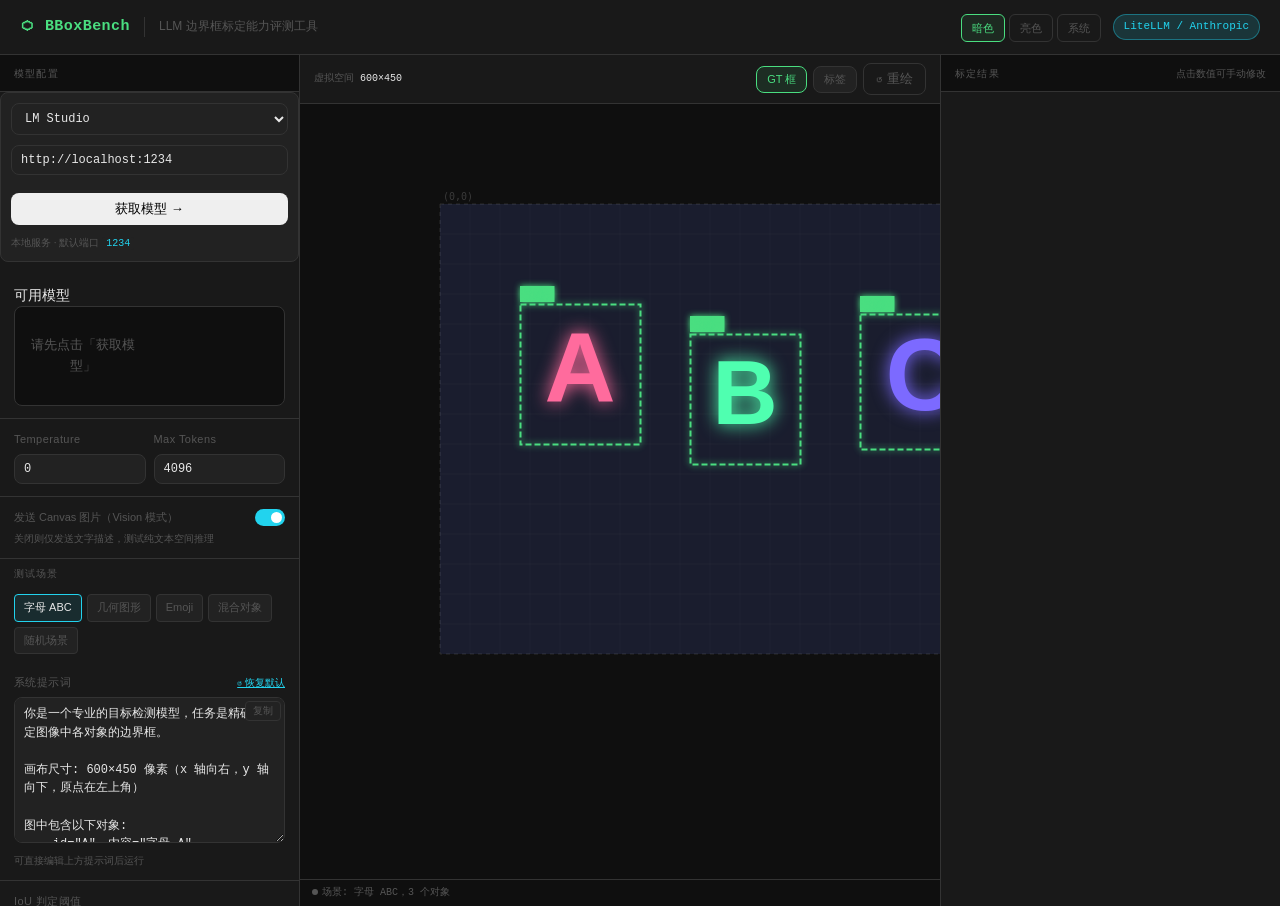
==== commit 78c8068c: "Upgrade BBoxBench tool and introduce shared llm library - Extracted common LLM provider logic, model" ====
--- a/LLM -bbox.html
+++ b/LLM -bbox.html
@@ -318,7 +318,7 @@
       <span style="font-size:10px;color:var(--text3);font-family:var(--mono)">虚拟空间 <span id="canvasSizeLabel" style="color:var(--text)">600×450</span></span>
       <div class="spacer"></div>
       <button class="btn-sm active" id="gtBtn" onclick="toggleGroundTruth()">GT 框</button>
-      <button class="btn-sm active" id="predBtn" onclick="togglePrediction()">预测框</button>
+      <div id="predBtnsContainer" style="display:contents"></div>
       <button class="btn-sm" onclick="toggleLabels()" id="labelBtn">标签</button>
       <button class="btn-outline" onclick="redrawScene()">↺ 重绘</button>
     </div>
@@ -566,10 +566,8 @@
 const state = {
   scene: null,
   groundTruth: [],
-  predictions: [],   // { id, x,y,w,h, label, iou, matched, oob }
-  lastResults: null,
   showGT: true,
-  showPred: true,
+  visibleModels: new Set(),
   showLabels: true,
   visionEnabled: true,
   running: false
@@ -823,44 +821,55 @@
     });
   }
 
-  if (state.showPred && state.predictions.length) {
-    const thresh=parseFloat(document.getElementById('iouThreshold').value);
-    state.predictions.forEach(pred => {
-      const matched = pred.iou !== undefined && pred.iou >= thresh;
-      const col = pred.iou===undefined ? COLORS.pred : matched ? COLORS.pred : COLORS.miss;
-      const oob = isOOB(pred);
-      octx.save();
-      octx.strokeStyle=col; octx.lineWidth=oob?2:2.5;
-      octx.setLineDash(oob?[3,3]:[]); // dashed if OOB
-      octx.shadowColor=col; octx.shadowBlur=10;
-      octx.strokeRect(ox+pred.x+0.5, oy+pred.y+0.5, pred.w, pred.h);
-
-      if (state.showLabels) {
-        octx.setLineDash([]);
-        octx.fillStyle=col;
-        octx.font='11px JetBrains Mono,monospace';
-        const iouStr=pred.iou!==undefined?` IoU:${pred.iou.toFixed(2)}`:'';
-        const lbl=`${pred.id}${iouStr}`;
-        const lw=octx.measureText(lbl).width+8;
-        const ly=oy+pred.y+pred.h+2;
-        octx.fillRect(ox+pred.x, ly, lw, 16);
-        octx.fillStyle='var(--bg)';
-        octx.fillText(lbl, ox+pred.x+4, ly+12);
-
-        // label: what this box marks
-        if (pred.label) {
-          octx.font='10px Inter,sans-serif';
-          octx.fillStyle=col+'cc';
-          octx.fillText('▸ '+pred.label, ox+pred.x+4, oy+pred.y+14);
+  if (state.visibleModels.size > 0 && state.allResults) {
+    const thresh = parseFloat(document.getElementById('iouThreshold').value);
+
+    state.visibleModels.forEach(model => {
+      const data = state.allResults[model];
+      if (!data) return;
+
+      data.results.forEach(res => {
+        if (!res.pred) return;
+        const pred = res.pred;
+        const matched = res.matched;
+        const col = matched ? COLORS.pred : COLORS.miss;
+        const oob = pred.oob;
+
+        octx.save();
+        octx.strokeStyle = col; octx.lineWidth = oob ? 2 : 2.5;
+        octx.setLineDash(oob ? [3, 3] : []);
+        octx.shadowColor = col; octx.shadowBlur = 10;
+        octx.strokeRect(ox + pred.x + 0.5, oy + pred.y + 0.5, pred.w, pred.h);
+
+        if (state.showLabels) {
+          octx.setLineDash([]);
+          octx.fillStyle = col;
+          octx.font = '11px JetBrains Mono,monospace';
+          const iouStr = ` IoU:${pred.iou.toFixed(2)}`;
+          // If multiple models are visible, prefix label with model name
+          const modelPrefix = state.visibleModels.size > 1 ? `${model.slice(0,8)}: ` : '';
+          const lbl = `${modelPrefix}${res.gt.id}${iouStr}`;
+
+          const lw = octx.measureText(lbl).width + 8;
+          const ly = oy + pred.y + pred.h + 2;
+          octx.fillRect(ox + pred.x, ly, lw, 16);
+          octx.fillStyle = 'var(--bg)';
+          octx.fillText(lbl, ox + pred.x + 4, ly + 12);
+
+          if (pred.label) {
+            octx.font = '10px Inter,sans-serif';
+            octx.fillStyle = col + 'cc';
+            octx.fillText('▸ ' + pred.label, ox + pred.x + 4, oy + pred.y + 14);
+          }
+
+          if (oob) {
+            octx.font = 'bold 10px Inter,sans-serif';
+            octx.fillStyle = COLORS.warn;
+            octx.fillText('⚠ OOB', ox + pred.x + pred.w - 44, oy + pred.y + 14);
+          }
         }
-
-        if (oob) {
-          octx.font='bold 10px Inter,sans-serif';
-          octx.fillStyle=COLORS.warn;
-          octx.fillText('⚠ OOB', ox+pred.x+pred.w-44, oy+pred.y+14);
-        }
-      }
-      octx.restore();
+        octx.restore();
+      });
     });
   }
 }
@@ -870,8 +879,7 @@
   if (name==='random') SCENES.random.objects=generateRandomObjects();
   state.scene=SCENES[name];
   state.groundTruth=state.scene.objects.map(o=>({...o}));
-  state.predictions=[];
-  state.lastResults=null;
+  state.allResults=null;
   document.querySelectorAll('.scene-btn').forEach(b=>b.classList.toggle('active',b.dataset.scene===name));
   drawScene(state.scene);
   drawBoundary();
@@ -881,6 +889,10 @@
   setStatus('ready',`场景: ${state.scene.name}，${state.groundTruth.length} 个对象`);
 }
 
+function clearResults() {
+  document.getElementById('resultsBody').innerHTML = '';
+}
+
 function redrawScene() { if(!state.scene)return; drawScene(state.scene); drawBoundary(); drawOverlay(); }
 
 function toggleGroundTruth() {
@@ -888,10 +900,28 @@
   document.getElementById('gtBtn').classList.toggle('active',state.showGT);
   drawOverlay();
 }
-function togglePrediction() {
-  state.showPred=!state.showPred;
-  document.getElementById('predBtn').classList.toggle('active',state.showPred);
+function togglePrediction(model) {
+  if (state.visibleModels.has(model)) {
+    state.visibleModels.delete(model);
+  } else {
+    state.visibleModels.add(model);
+  }
+  updatePredButtons();
   drawOverlay();
+}
+
+function updatePredButtons() {
+  const container = document.getElementById('predBtnsContainer');
+  container.innerHTML = '';
+  if (!state.allResults) return;
+
+  Object.keys(state.allResults).forEach(model => {
+    const btn = document.createElement('button');
+    btn.className = 'btn-sm' + (state.visibleModels.has(model) ? ' active' : '');
+    btn.textContent = `预测: ${model}`;
+    btn.onclick = () => togglePrediction(model);
+    container.appendChild(btn);
+  });
 }
 function toggleLabels() {
   state.showLabels=!state.showLabels;
@@ -905,8 +935,9 @@
 
 // ─── Reset ────────────────────────────────────────────────────────────────
 function resetAll() {
-  state.predictions=[];
-  state.lastResults=null;
+  state.visibleModels.clear();
+  state.allResults = null;
+  updatePredButtons();
   drawOverlay();
   clearResults();
   setStatus('ready','已重置');
@@ -1043,7 +1074,6 @@
   if(selectedModels.size === 0){alert('请先选择至少一个模型');return;}
 
   state.running=true;
-  state.predictions=[];
   state.allResults = {};
   document.getElementById('runBtn').disabled=true;
   document.getElementById('resultsBody').innerHTML = '';
@@ -1075,8 +1105,8 @@
     document.getElementById('runBtn').disabled = false;
     const firstModel = Array.from(selectedModels)[0];
     if (state.allResults[firstModel]) {
-      state.predictions = state.allResults[firstModel].results.filter(r => r.pred).map(r => ({ ...r.pred, id: r.gt.id }));
-      state.lastResults = state.allResults[firstModel];
+      state.visibleModels.add(firstModel);
+      updatePredButtons();
       drawOverlay();
     }
   }
@@ -1104,9 +1134,6 @@
     state.allResults[model].results = updated;
     renderModelResultCard(model, updated, data.elapsed, data.rawText);
   }
-  if (state.lastResults) {
-      state.predictions = state.lastResults.results.filter(r => r.pred).map(r => ({ ...r.pred, id: r.gt.id }));
-  }
   drawOverlay();
 }
 
@@ -1240,8 +1267,9 @@
 
 function showOnCanvas(model) {
   if (state.allResults && state.allResults[model]) {
-    state.predictions = state.allResults[model].results.filter(r => r.pred).map(r => ({ ...r.pred, id: r.gt.id }));
-    state.lastResults = state.allResults[model];
+    state.visibleModels.clear();
+    state.visibleModels.add(model);
+    updatePredButtons();
     drawOverlay();
     document.querySelectorAll('.model-card').forEach(c => c.style.borderColor = 'var(--accent2)');
     const modelSafeId = btoa(encodeURIComponent(model)).replace(/[^a-zA-Z0-9]/g, '');
@@ -1284,13 +1312,6 @@
       return { ...r, pred: { ...newPred, iou, oob }, iou, matched: iou >= thresh, metrics: computeMetrics(r.gt, newPred) };
     });
 
-    if (state.lastResults === state.allResults[model]) {
-      const idx = state.predictions.findIndex(p => p.id === gtId);
-      const iou = computeIoU(state.groundTruth.find(g => g.id === gtId), newPred);
-      if (idx >= 0) state.predictions[idx] = { ...newPred, iou, oob };
-      else state.predictions.push({ ...newPred, iou, oob });
-      drawOverlay();
-    }
 
     document.getElementById('resultsBody').innerHTML = '';
     for (const [m, data] of Object.entries(state.allResults)) {
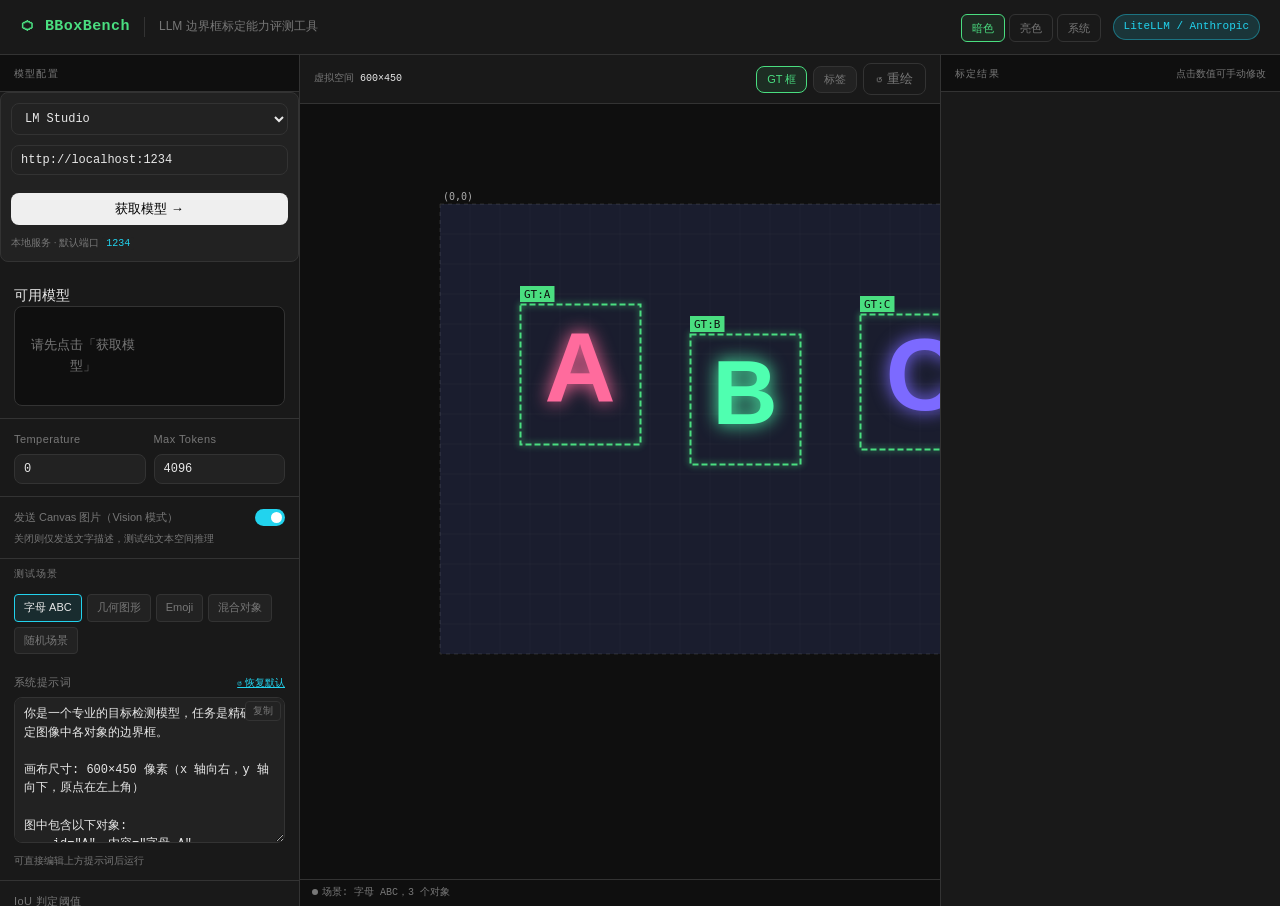
==== commit 52fdbe5c: "Refactor server selection to dynamic JS and fix label contrast - Refactored `serverType` select in `" ====
--- a/LLM -bbox.html
+++ b/LLM -bbox.html
@@ -215,33 +215,7 @@
     <div class="panel-title">模型配置</div>
     <div class="server-card">
       <div class="server-row">
-        <select id="serverType" class="server-type-select">
-          <optgroup label="本地服务">
-            <option value="ollama">Ollama</option>
-            <option value="lmstudio" selected>LM Studio</option>
-            <option value="llamacpp">llama.cpp</option>
-            <option value="jan">Jan</option>
-            <option value="litellm">LiteLLM</option>
-            <option value="lmstudio_legacy">LM Studio (旧版 &lt;0.2.17)</option>
-          </optgroup>
-          <optgroup label="在线服务">
-            <option value="openai">OpenAI</option>
-            <option value="anthropic">Anthropic</option>
-            <option value="nvidia">NVIDIA NIM</option>
-            <option value="anthropic_compat">Anthropic (via proxy)</option>
-            <option value="google_compat">Google Gemini (via proxy)</option>
-            <option value="groq">Groq</option>
-            <option value="mistral">Mistral</option>
-            <option value="together">Together AI</option>
-            <option value="openrouter">OpenRouter</option>
-            <option value="deepseek">DeepSeek</option>
-            <option value="siliconflow">SiliconFlow</option>
-            <option value="zhipu">智谱 GLM</option>
-          </optgroup>
-          <optgroup label="自定义">
-            <option value="custom">自定义 OpenAI 兼容端点</option>
-          </optgroup>
-        </select>
+        <select id="serverType" class="server-type-select"></select>
         <input class="url-input" id="serverUrl" type="text" value="http://localhost:1234" />
         <button id="fetchBtn" style="width: 100%; margin-top: 8px;">获取模型 →</button>
       </div>
@@ -527,6 +501,7 @@
 let models = [];
 let selectedModels = new Set();
 
+renderServerSelect(serverTypeEl, 'lmstudio');
 serverTypeEl.addEventListener("change", () => applyServerProfile(serverTypeEl.value, serverUrlEl, serverHintEl, apiKeyRowEl, document.getElementById("apiKeyLabel")));
 applyServerProfile(serverTypeEl.value, serverUrlEl, serverHintEl, apiKeyRowEl, document.getElementById("apiKeyLabel"));
 
@@ -620,7 +595,7 @@
   bctx.fillStyle = 'rgba(255,255,255,0.05)';
   // label corners
   bctx.font = '10px JetBrains Mono, monospace';
-  bctx.fillStyle = 'rgba(255,255,255,0.18)';
+  bctx.fillStyle = getThemeColor('--text2');
   bctx.fillText('(0,0)', OFX+3, OFY-4);
   bctx.fillText(`(${CW},${CH})`, OFX+CW-52, OFY+CH+12);
   bctx.restore();
@@ -808,13 +783,14 @@
       octx.shadowColor=COLORS.gt; octx.shadowBlur=6;
       octx.strokeRect(ox+obj.x+0.5, oy+obj.y+0.5, obj.w, obj.h);
       if (state.showLabels) {
+        octx.shadowBlur = 0; // Disable shadow for labels
         octx.setLineDash([]);
         octx.fillStyle=COLORS.gt;
         octx.font='11px JetBrains Mono,monospace';
         const lbl='GT:'+obj.id;
         const lw=octx.measureText(lbl).width+8;
         octx.fillRect(ox+obj.x, oy+obj.y-18, lw, 16);
-        octx.fillStyle='var(--bg)';
+        octx.fillStyle=getThemeColor('--bg');
         octx.fillText(lbl, ox+obj.x+4, oy+obj.y-6);
       }
       octx.restore();
@@ -842,6 +818,7 @@
         octx.strokeRect(ox + pred.x + 0.5, oy + pred.y + 0.5, pred.w, pred.h);
 
         if (state.showLabels) {
+          octx.shadowBlur = 0; // Disable shadow for labels
           octx.setLineDash([]);
           octx.fillStyle = col;
           octx.font = '11px JetBrains Mono,monospace';
@@ -853,7 +830,7 @@
           const lw = octx.measureText(lbl).width + 8;
           const ly = oy + pred.y + pred.h + 2;
           octx.fillRect(ox + pred.x, ly, lw, 16);
-          octx.fillStyle = 'var(--bg)';
+          octx.fillStyle = getThemeColor('--bg');
           octx.fillText(lbl, ox + pred.x + 4, ly + 12);
 
           if (pred.label) {
@@ -1332,7 +1309,12 @@
 function escJs(s){return String(s).replace(/'/g,"\\'").replace(/\\/g,'\\\\');}
 
 // ─── Init ─────────────────────────────────────────────────────────────────
-initTheme();
-loadScene('letters');
+document.addEventListener('DOMContentLoaded', () => {
+  initTheme();
+  // Ensure theme colors are resolved after DOM and styles are ready
+  setTimeout(() => {
+    loadScene('letters');
+  }, 50);
+});
 </script>
 </body></html>
--- a/llm.css
+++ b/llm.css
@@ -3,7 +3,7 @@
 :root, [data-theme="dark"] {
   --bg: #0f0f0f; --surface: #191919; --surface2: #222222;
   --border: #2a2a2a; --border2: #333;
-  --text: #e8e8e8; --text2: #888; --text3: #555;
+  --text: #e8e8e8; --text2: #aaa; --text3: #777;
   --accent: #4ade80; --accent2: #22d3ee; --accent3: #f59e0b;
   --danger: #f87171; --purple: #a78bfa;
   --mono: 'IBM Plex Mono', monospace; --sans: 'IBM Plex Sans', sans-serif;
@@ -11,7 +11,7 @@
 [data-theme="light"] {
   --bg: #f5f5f4; --surface: #ffffff; --surface2: #f0f0ef;
   --border: #e0dedd; --border2: #d0cecd;
-  --text: #1c1917; --text2: #6b7280; --text3: #a8a29e;
+  --text: #1c1917; --text2: #4b5563; --text3: #71717a;
   --accent: #16a34a; --accent2: #0891b2; --accent3: #d97706;
   --danger: #dc2626; --purple: #7c3aed;
 }
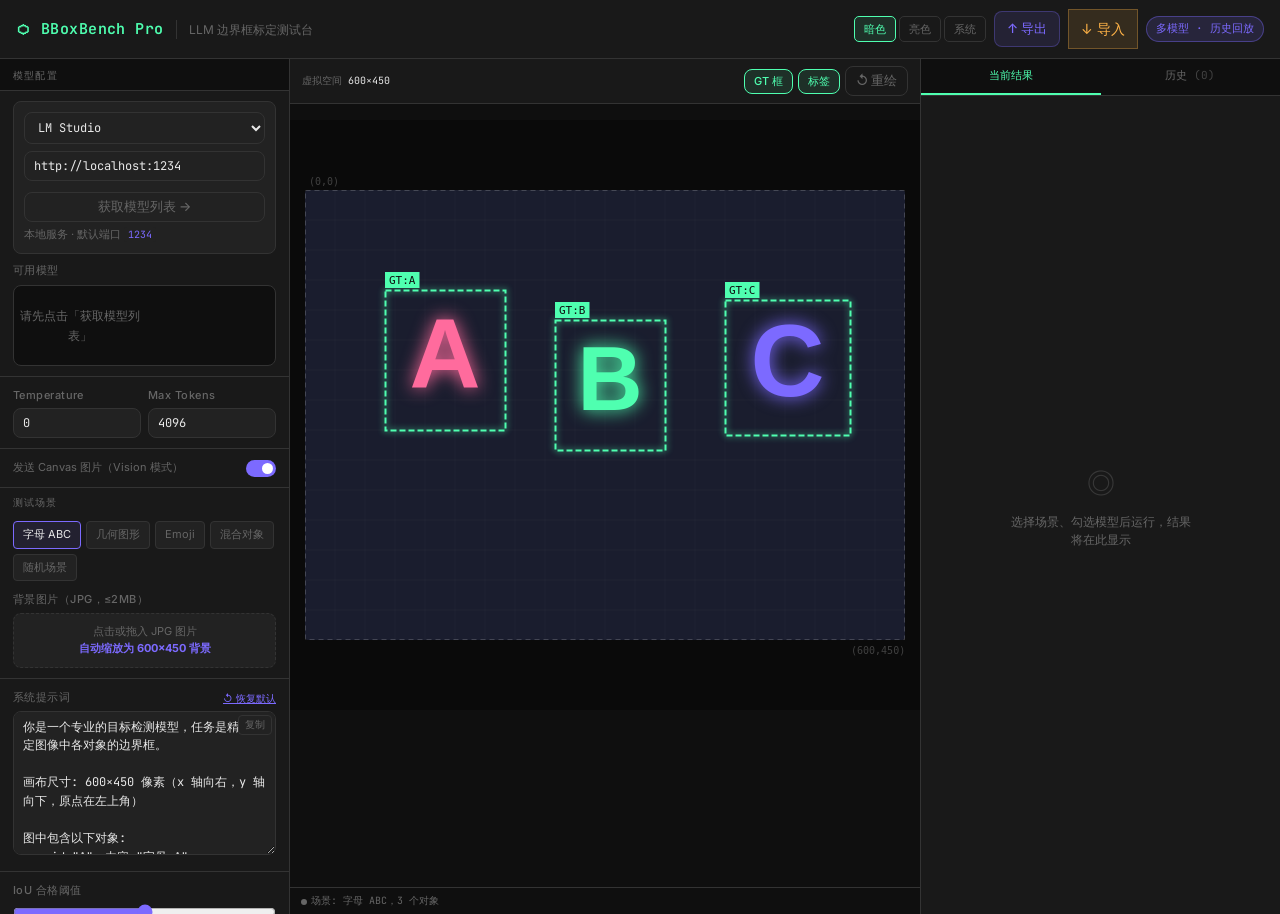
==== commit 0bac39ad: "upgrade" ====
--- a/LLM -bbox.html
+++ b/LLM -bbox.html
@@ -1,849 +1,636 @@
 <!DOCTYPE html>
-<!-- saved from url=(0070)file:///C:/Users/leonc/Documents/html/visualtool/llm-bbox-tester2.html -->
-<html lang="zh-CN"><head><meta http-equiv="Content-Type" content="text/html; charset=UTF-8">
-
+<html lang="zh-CN">
+<head>
+<meta charset="UTF-8">
 <meta name="viewport" content="width=device-width, initial-scale=1.0">
-<title>LLM 边界框标定测试台</title>
-<link rel="stylesheet" href="llm.css">
+<title>BBoxBench Pro · LLM 边界框标定测试台</title>
 <style>
-  @import url('https://fonts.googleapis.com/css2?family=JetBrains+Mono:wght@400;600&family=Inter:wght@300;400;500;600&display=swap');
-
-  :root {
-    --radius: 8px;
-  }
-  * { box-sizing: border-box; margin: 0; padding: 0; }
-  body { background: var(--bg); color: var(--text); font-family: var(--sans); font-size: 14px; line-height: 1.6; min-height: 100vh; }
-
-  header { border-bottom: 1px solid var(--border2); padding: 12px 20px; display: flex; align-items: center; gap: 14px; background: var(--surface); }
-  header .logo { font-family: var(--mono); font-weight: 600; font-size: 15px; color: var(--accent); letter-spacing: 0.03em; }
-  header .tagline { color: var(--text3); font-size: 12px; border-left: 1px solid var(--border2); padding-left: 14px; }
-  header .hdr-actions { margin-left: auto; display: flex; gap: 12px; align-items: center; flex-wrap: nowrap; }
-  .badge { background: color-mix(in srgb, var(--accent2) 15%, transparent); border: 1px solid color-mix(in srgb, var(--accent2) 40%, transparent); color: var(--accent2); font-size: 11px; font-family: var(--mono); padding: 3px 10px; border-radius: 20px; }
-
-  .layout { display: grid; grid-template-columns: 300px 1fr 340px; height: calc(100vh - 49px); overflow: hidden; }
-
-  .panel { background: var(--surface); border-right: 1px solid var(--border2); overflow-y: auto; display: flex; flex-direction: column; }
-  .panel-title { font-size: 10px; font-family: var(--mono); letter-spacing: 0.12em; color: var(--text3); text-transform: uppercase; padding: 12px 14px 8px; border-bottom: 1px solid var(--border2); background: var(--bg); position: sticky; top: 0; z-index: 2; }
-
-  .field-group { padding: 12px 14px; border-bottom: 1px solid var(--border2); }
-  .field-label { font-size: 11px; color: var(--text3); margin-bottom: 5px; font-weight: 500; letter-spacing: 0.04em; }
-  input, select, textarea { width: 100%; background: var(--surface2); border: 1px solid var(--border2); color: var(--text); padding: 7px 9px; border-radius: var(--radius); font-family: var(--mono); font-size: 12px; outline: none; transition: border-color 0.15s; }
-  input:focus, select:focus, textarea:focus { border-color: var(--accent2); box-shadow: 0 0 0 2px color-mix(in srgb, var(--accent2) 15%, transparent); }
-  textarea { resize: vertical; min-height: 90px; line-height: 1.55; }
-  select option { background: var(--surface2); }
-  .row2 { display: grid; grid-template-columns: 1fr 1fr; gap: 8px; }
-
-  button { cursor: pointer; font-family: var(--sans); font-weight: 500; border: none; border-radius: var(--radius); transition: all 0.15s; font-size: 13px; }
-  .btn-primary { background: var(--accent); color: #0d0f14; padding: 9px 18px; width: 100%; letter-spacing: 0.02em; }
-  .btn-primary:hover { background: #6fffbf; transform: translateY(-1px); }
-  .btn-primary:disabled { opacity: 0.4; cursor: not-allowed; transform: none; }
-  .btn-reset { background: color-mix(in srgb, var(--danger) 12%, transparent); border: 1px solid color-mix(in srgb, var(--danger) 30%, transparent); color: var(--danger); padding: 9px 18px; width: 100%; }
-  .btn-reset:hover { background: color-mix(in srgb, var(--danger) 22%, transparent); }
-  .btn-outline { background: transparent; border: 1px solid var(--border2); color: var(--text3); padding: 6px 12px; }
-  .btn-outline:hover { border-color: var(--accent2); color: var(--text); }
-  .btn-sm { padding: 5px 10px; font-size: 11px; background: var(--surface2); color: var(--text3); border: 1px solid var(--border2); }
-  .btn-sm:hover { color: var(--text); border-color: var(--text3); }
-  .btn-sm.active { border-color: var(--accent); color: var(--accent); background: color-mix(in srgb, var(--accent) 10%, transparent); }
-
-  /* Canvas area */
-  .canvas-area { background: var(--bg); display: flex; flex-direction: column; overflow: hidden; }
-  .canvas-toolbar { padding: 8px 14px; display: flex; align-items: center; gap: 6px; border-bottom: 1px solid var(--border2); background: var(--surface); flex-shrink: 0; flex-wrap: wrap; }
-  .canvas-toolbar .spacer { flex: 1; }
-  .canvas-wrap { flex: 1; overflow: auto; display: flex; align-items: flex-start; justify-content: center; padding: 20px; }
-  /* Virtual viewport: clips GT canvas but shows overflow */
-  .canvas-viewport { position: relative; flex-shrink: 0; }
-  .canvas-boundary { position: absolute; top: 0; left: 0; pointer-events: none; z-index: 3; }
-  #mainCanvas { display: block; border-radius: 3px; }
-  #overlayCanvas { position: absolute; top: 0; left: 0; pointer-events: none; z-index: 2; }
-  /* overflow container: larger than canvas to show out-of-bound boxes */
-  .canvas-outer { position: relative; }
-  .canvas-inner { position: absolute; }
-
-  /* Right panel */
-  .results-panel { background: var(--surface); border-left: 1px solid var(--border2); display: flex; flex-direction: column; overflow: hidden; }
-  .results-body { flex: 1; overflow-y: auto; padding: 10px; }
-
-  .result-card { background: var(--surface2); border: 1px solid var(--border2); border-radius: var(--radius); margin-bottom: 10px; overflow: hidden; }
-  .result-card-head { display: flex; align-items: center; justify-content: space-between; padding: 7px 11px; border-bottom: 1px solid var(--border2); background: var(--bg); }
-  .result-label { font-size: 13px; font-weight: 600; }
-  .iou-badge { font-family: var(--mono); font-size: 11px; font-weight: 600; padding: 2px 8px; border-radius: 4px; }
-  .iou-good { background: color-mix(in srgb, var(--accent) 15%, transparent); color: var(--accent); border: 1px solid color-mix(in srgb, var(--accent) 30%, transparent); }
-  .iou-mid  { background: color-mix(in srgb, var(--accent3)   15%, transparent); color: var(--accent3);   border: 1px solid color-mix(in srgb, var(--accent3)   30%, transparent); }
-  .iou-bad  { background: color-mix(in srgb, var(--danger) 15%, transparent); color: var(--danger); border: 1px solid color-mix(in srgb, var(--danger) 30%, transparent); }
-  .result-card-body { padding: 9px 11px; background: var(--surface); }
-
-  .bbox-compare { display: grid; grid-template-columns: 1fr 1fr; gap: 8px; margin-bottom: 8px; }
-  .bbox-col { font-size: 11px; }
-  .bbox-col .col-title { color: var(--text3); margin-bottom: 3px; font-size: 10px; letter-spacing: 0.06em; text-transform: uppercase; }
-  .bbox-val { font-family: var(--mono); color: var(--text); }
-
-  /* Editable pred fields */
-  .pred-edit { display: grid; grid-template-columns: 1fr 1fr; gap: 4px; margin-top: 4px; }
-  .pred-edit input { padding: 4px 6px; font-size: 11px; height: 26px; }
-  .pred-edit-label { font-size: 9px; color: var(--text3); text-align: center; margin-top: 1px; }
-  .btn-apply { width: 100%; margin-top: 5px; font-size: 11px; padding: 4px; background: color-mix(in srgb, var(--accent2) 12%, transparent); border: 1px solid color-mix(in srgb, var(--accent2) 35%, transparent); color: var(--accent2); border-radius: 4px; }
-  .btn-apply:hover { background: color-mix(in srgb, var(--accent2) 22%, transparent); }
-
-  .stats-row { display: flex; gap: 6px; margin-bottom: 6px; }
-  .stat-item { flex: 1; background: var(--bg); border: 1px solid var(--border2); border-radius: 6px; padding: 5px 6px; text-align: center; }
-  .stat-item .sv { font-family: var(--mono); font-size: 12px; font-weight: 600; }
-  .stat-item .sk { font-size: 9px; color: var(--text3); text-transform: uppercase; letter-spacing: 0.06em; margin-top: 1px; }
-
-  .score-bar-wrap { margin-top: 5px; }
-  .score-bar-label { display: flex; justify-content: space-between; font-size: 10px; color: var(--text3); margin-bottom: 2px; }
-  .score-bar-bg { background: var(--border2); height: 4px; border-radius: 3px; overflow: hidden; }
-  .score-bar-fill { height: 100%; border-radius: 3px; transition: width 0.4s ease; }
-
-  .log-box { background: var(--bg); border: 1px solid var(--border2); border-radius: var(--radius); padding: 8px 10px; font-family: var(--mono); font-size: 10px; color: var(--text3); max-height: 120px; overflow-y: auto; white-space: pre-wrap; word-break: break-all; margin-top: 6px; }
-
-  .empty-state { display: flex; flex-direction: column; align-items: center; justify-content: center; height: 100%; color: var(--text3); text-align: center; gap: 8px; }
-  .empty-state .icon { font-size: 30px; opacity: 0.4; }
-  .empty-state p { font-size: 12px; max-width: 180px; line-height: 1.5; }
-
-  .spinner { display: inline-block; width: 13px; height: 13px; border: 2px solid color-mix(in srgb, var(--accent) 30%, transparent); border-top-color: var(--accent); border-radius: 50%; animation: spin 0.7s linear infinite; vertical-align: middle; margin-right: 5px; }
-  @keyframes spin { to { transform: rotate(360deg); } }
-
-  .status-bar { padding: 5px 12px; background: var(--bg); border-top: 1px solid var(--border2); font-family: var(--mono); font-size: 10px; color: var(--text3); display: flex; gap: 14px; flex-shrink: 0; }
-  .status-dot { display: inline-block; width: 6px; height: 6px; border-radius: 50%; background: var(--text3); margin-right: 4px; vertical-align: middle; }
-  .status-dot.ok   { background: var(--accent); box-shadow: 0 0 6px var(--accent); }
-  .status-dot.busy { background: var(--accent3); animation: pulse 1s infinite; }
-  .status-dot.err  { background: var(--danger); }
-  @keyframes pulse { 0%,100%{opacity:1} 50%{opacity:0.4} }
-
-  .scene-btns { display: flex; gap: 5px; flex-wrap: wrap; padding: 8px 14px 0; }
-  .scene-btn { font-size: 11px; padding: 4px 9px; border-radius: 4px; background: var(--surface2); border: 1px solid var(--border2); color: var(--text3); cursor: pointer; transition: all 0.12s; }
-  .scene-btn:hover, .scene-btn.active { border-color: var(--accent2); color: var(--text); background: color-mix(in srgb, var(--accent2) 10%, transparent); }
-
-  .section-divider { padding: 8px 14px 3px; font-size: 10px; color: var(--text3); letter-spacing: 0.1em; text-transform: uppercase; font-family: var(--mono); }
-
-  .toggle-row { display: flex; align-items: center; gap: 8px; }
-  .toggle-label { font-size: 11px; color: var(--text3); flex: 1; }
-  .toggle { position: relative; width: 30px; height: 17px; background: var(--border2); border-radius: 9px; cursor: pointer; transition: background 0.2s; flex-shrink: 0; }
-  .toggle.on { background: var(--accent2); }
-  .toggle::after { content: ''; position: absolute; width: 11px; height: 11px; background: white; border-radius: 50%; top: 3px; left: 3px; transition: transform 0.2s; }
-  .toggle.on::after { transform: translateX(13px); }
-
-  .hint { font-size: 10px; color: var(--text3); margin-top: 3px; line-height: 1.5; }
-
-  .summary-strip { display: flex; gap: 1px; margin-bottom: 10px; border-radius: var(--radius); overflow: hidden; border: 1px solid var(--border2); }
-  .summary-strip .seg { flex: 1; padding: 6px 4px; text-align: center; background: var(--surface2); }
-  .summary-strip .seg .sv { font-family: var(--mono); font-size: 14px; font-weight: 700; }
-  .summary-strip .seg .sk { font-size: 9px; color: var(--text3); text-transform: uppercase; letter-spacing: 0.05em; }
-  .summary-strip .seg.green .sv { color: var(--accent); }
-  .summary-strip .seg.yellow .sv { color: var(--accent3); }
-  .summary-strip .seg.red .sv { color: var(--danger); }
-
-  .edit-toggle { font-size: 10px; color: var(--accent2); cursor: pointer; text-decoration: underline; }
-  .edit-toggle:hover { color: var(--text); }
-
-  /* Out-of-bounds warning tag */
-  .oob-tag { display: inline-block; font-size: 9px; font-family: var(--mono); padding: 1px 5px; border-radius: 3px; background: color-mix(in srgb, var(--accent3) 15%, transparent); color: var(--accent3); border: 1px solid color-mix(in srgb, var(--accent3) 35%, transparent); margin-left: 6px; vertical-align: middle; }
-
-  ::-webkit-scrollbar { width: 4px; height: 4px; }
-  ::-webkit-scrollbar-track { background: transparent; }
-  ::-webkit-scrollbar-thumb { background: var(--border2); border-radius: 2px; }
-  ::-webkit-scrollbar-thumb:hover { background: var(--text3); }
-
-  /* Prompt area with copy btn */
-  .prompt-wrap { position: relative; }
-  .prompt-copy { position: absolute; top: 4px; right: 4px; font-size: 10px; padding: 2px 7px; background: var(--surface2); border: 1px solid var(--border2); color: var(--text3); border-radius: 4px; cursor: pointer; z-index: 1; }
-  .prompt-copy:hover { color: var(--text); }
-
-  .raw-response { font-family: var(--mono); font-size: 10px; white-space: pre-wrap; word-break: break-all; }
-
-  .pred-label-tag { font-size: 10px; color: var(--text3); font-family: var(--mono); margin-top: 4px; }
-  .pred-label-val { color: var(--accent2); font-style: italic; }
-
-  .model-card { border: 2px solid var(--accent2); margin-bottom: 20px; border-radius: var(--radius); overflow: hidden; }
-  .model-card-header { background: var(--bg); padding: 10px 14px; border-bottom: 1px solid var(--border2); display: flex; justify-content: space-between; align-items: center; }
-  .model-card-name { font-family: var(--mono); font-weight: 600; color: var(--accent2); }
-
-  /* Sidebar overrides for shared components */
-  .panel .server-card {
-    padding: 10px;
-    margin-bottom: 10px;
-    border-radius: var(--radius);
-    background: var(--surface2);
-  }
-  .panel .server-row {
-    flex-direction: column;
-    align-items: stretch;
-    gap: 10px;
-  }
-  .panel .server-type-select,
-  .panel .url-input,
-  .panel #fetchBtn {
-    width: 100% !important;
-    height: 32px;
-  }
-  .panel .models-grid {
-    grid-template-columns: 1fr 1fr;
-    max-height: 200px;
-    overflow-y: auto;
-    padding: 4px;
-    border: 1px solid var(--border2);
-    border-radius: var(--radius);
-    background: var(--bg);
-  }
-  .panel .model-item {
-    padding: 4px 8px;
-  }
-  .panel .model-name {
-    font-size: 11px;
-  }
+@import url('https://fonts.googleapis.com/css2?family=JetBrains+Mono:wght@400;600&family=Inter:wght@300;400;500;600&display=swap');
+
+/* ── Theme ─────────────────────────────────────────────── */
+:root,[data-theme="dark"]{
+  --bg:#0f0f0f;--surface:#191919;--surface2:#222;
+  --border:#2a2a2a;--border2:#333;
+  --text:#e8e8e8;--text2:#aaa;--text3:#666;
+  --accent:#4fffb0;--accent2:#7c6aff;--accent3:#ffb347;
+  --danger:#ff5e7a;--purple:#a78bfa;
+  --mono:'JetBrains Mono',monospace;--sans:'Inter',sans-serif;--radius:8px;
+}
+[data-theme="light"]{
+  --bg:#f5f5f4;--surface:#fff;--surface2:#f0f0ef;
+  --border:#e0dedd;--border2:#d0cecd;
+  --text:#1c1917;--text2:#4b5563;--text3:#71717a;
+  --accent:#16a34a;--accent2:#7c3aed;--accent3:#d97706;
+  --danger:#dc2626;
+}
+@media(prefers-color-scheme:light){[data-theme="system"]{
+  --bg:#f5f5f4;--surface:#fff;--surface2:#f0f0ef;
+  --border:#e0dedd;--border2:#d0cecd;
+  --text:#1c1917;--text2:#6b7280;--text3:#a8a29e;
+  --accent:#16a34a;--accent2:#7c3aed;--accent3:#d97706;--danger:#dc2626;
+}}
+@media(prefers-color-scheme:dark){[data-theme="system"]{
+  --bg:#0f0f0f;--surface:#191919;--surface2:#222;
+  --border:#2a2a2a;--border2:#333;
+  --text:#e8e8e8;--text2:#888;--text3:#555;
+  --accent:#4fffb0;--accent2:#7c6aff;--accent3:#ffb347;--danger:#ff5e7a;
+}}
+
+*{box-sizing:border-box;margin:0;padding:0;}
+body{background:var(--bg);color:var(--text);font-family:var(--sans);font-size:14px;line-height:1.6;min-height:100vh;}
+
+/* ── Header ────────────────────────────────────────────── */
+header{border-bottom:1px solid var(--border2);padding:9px 16px;display:flex;align-items:center;gap:12px;background:var(--surface);flex-shrink:0;}
+.logo{font-family:var(--mono);font-weight:600;font-size:15px;color:var(--accent);letter-spacing:.03em;}
+.tagline{color:var(--text3);font-size:12px;border-left:1px solid var(--border2);padding-left:12px;}
+.hdr-actions{margin-left:auto;display:flex;gap:8px;align-items:center;flex-wrap:nowrap;}
+.badge{background:color-mix(in srgb,var(--accent2) 15%,transparent);border:1px solid color-mix(in srgb,var(--accent2) 40%,transparent);color:var(--accent2);font-size:11px;font-family:var(--mono);padding:3px 9px;border-radius:20px;}
+.theme-switcher{display:flex;gap:3px;}
+.theme-btn{background:none;border:1px solid var(--border2);color:var(--text3);border-radius:5px;padding:0 9px;height:26px;font-size:11px;cursor:pointer;transition:all .15s;font-family:var(--mono);}
+.theme-btn:hover{border-color:var(--text3);color:var(--text);}
+.theme-btn.active{border-color:var(--accent);color:var(--accent);background:color-mix(in srgb,var(--accent) 10%,transparent);}
+
+/* ── Layout ────────────────────────────────────────────── */
+.layout{display:grid;grid-template-columns:290px 1fr 360px;height:calc(100vh - 45px);overflow:hidden;}
+
+/* ── Left Panel ─────────────────────────────────────────── */
+.lpanel{background:var(--surface);border-right:1px solid var(--border2);overflow-y:auto;display:flex;flex-direction:column;}
+.panel-title{font-size:10px;font-family:var(--mono);letter-spacing:.12em;color:var(--text3);text-transform:uppercase;padding:9px 13px 6px;border-bottom:1px solid var(--border2);background:var(--bg);position:sticky;top:0;z-index:2;}
+.fg{padding:10px 13px;border-bottom:1px solid var(--border2);}
+.fl{font-size:11px;color:var(--text3);margin-bottom:4px;font-weight:500;letter-spacing:.04em;}
+input,select,textarea{width:100%;background:var(--surface2);border:1px solid var(--border2);color:var(--text);padding:6px 9px;border-radius:var(--radius);font-family:var(--mono);font-size:12px;outline:none;transition:border-color .15s;}
+input:focus,select:focus,textarea:focus{border-color:var(--accent2);box-shadow:0 0 0 2px color-mix(in srgb,var(--accent2) 15%,transparent);}
+textarea{resize:vertical;min-height:88px;line-height:1.55;}
+select option{background:var(--surface2);}
+.row2{display:grid;grid-template-columns:1fr 1fr;gap:7px;}
+
+/* ── Buttons ────────────────────────────────────────────── */
+button{cursor:pointer;font-family:var(--sans);font-weight:500;border:none;border-radius:var(--radius);transition:all .15s;font-size:13px;}
+.btn-primary{background:var(--accent);color:#0d0f14;padding:8px 16px;width:100%;letter-spacing:.02em;}
+.btn-primary:hover{filter:brightness(1.12);transform:translateY(-1px);}
+.btn-primary:disabled{opacity:.4;cursor:not-allowed;transform:none;}
+.btn-danger{background:color-mix(in srgb,var(--danger) 12%,transparent);border:1px solid color-mix(in srgb,var(--danger) 30%,transparent);color:var(--danger);padding:8px 12px;}
+.btn-danger:hover{background:color-mix(in srgb,var(--danger) 22%,transparent);}
+.btn-purple{background:color-mix(in srgb,var(--accent2) 12%,transparent);border:1px solid color-mix(in srgb,var(--accent2) 30%,transparent);color:var(--accent2);padding:8px 12px;}
+.btn-purple:hover{background:color-mix(in srgb,var(--accent2) 22%,transparent);}
+.btn-amber{background:color-mix(in srgb,var(--accent3) 12%,transparent);border:1px solid color-mix(in srgb,var(--accent3) 30%,transparent);color:var(--accent3);padding:8px 12px;}
+.btn-amber:hover{background:color-mix(in srgb,var(--accent3) 22%,transparent);}
+.btn-outline{background:transparent;border:1px solid var(--border2);color:var(--text3);padding:5px 10px;}
+.btn-outline:hover{border-color:var(--accent2);color:var(--text);}
+.btn-sm{padding:4px 9px;font-size:11px;background:var(--surface2);color:var(--text3);border:1px solid var(--border2);}
+.btn-sm:hover{color:var(--text);border-color:var(--text3);}
+.btn-sm.active{border-color:var(--accent);color:var(--accent);background:color-mix(in srgb,var(--accent) 10%,transparent);}
+.btn-apply{width:100%;margin-top:4px;font-size:11px;padding:4px;background:color-mix(in srgb,var(--accent2) 12%,transparent);border:1px solid color-mix(in srgb,var(--accent2) 35%,transparent);color:var(--accent2);border-radius:4px;cursor:pointer;}
+.btn-apply:hover{background:color-mix(in srgb,var(--accent2) 22%,transparent);}
+
+/* ── Server config ─────────────────────────────────────── */
+.server-card{background:var(--surface2);border:1px solid var(--border2);border-radius:var(--radius);padding:10px;}
+.server-row{display:flex;gap:7px;align-items:flex-start;flex-direction:column;}
+.hint{font-size:11px;color:var(--text3);margin-top:4px;line-height:1.5;}
+.hint code{font-family:var(--mono);background:var(--surface2);padding:1px 4px;border-radius:3px;font-size:10px;color:var(--accent2);}
+.hint a{color:var(--accent2);}
+.error-msg{font-size:12px;color:var(--danger);margin-top:5px;}
+.models-grid{display:grid;grid-template-columns:1fr 1fr;gap:5px;max-height:180px;overflow-y:auto;padding:4px;border:1px solid var(--border2);border-radius:var(--radius);background:var(--bg);margin-top:6px;}
+.model-item{display:flex;align-items:center;gap:7px;padding:5px 8px;border:1px solid var(--border2);border-radius:5px;cursor:pointer;background:var(--surface);transition:border-color .15s;user-select:none;}
+.model-item:hover{border-color:var(--accent);}
+.model-item.selected{border-color:var(--accent);background:color-mix(in srgb,var(--accent) 8%,transparent);}
+.model-item input[type=checkbox]{accent-color:var(--accent);width:12px;height:12px;flex-shrink:0;cursor:pointer;}
+.model-name{font-size:11px;color:var(--text2);overflow:hidden;text-overflow:ellipsis;white-space:nowrap;font-family:var(--mono);}
+.model-item.selected .model-name{color:var(--accent);}
+.empty-msg{font-size:12px;color:var(--text3);text-align:center;padding:1rem 0;}
+
+/* ── Scene buttons ─────────────────────────────────────── */
+.scene-btns{display:flex;gap:5px;flex-wrap:wrap;padding:7px 13px 0;}
+.scene-btn{font-size:11px;padding:4px 9px;border-radius:4px;background:var(--surface2);border:1px solid var(--border2);color:var(--text3);cursor:pointer;transition:all .12s;}
+.scene-btn:hover,.scene-btn.active{border-color:var(--accent2);color:var(--text);background:color-mix(in srgb,var(--accent2) 10%,transparent);}
+.section-divider{padding:7px 13px 3px;font-size:10px;color:var(--text3);letter-spacing:.1em;text-transform:uppercase;font-family:var(--mono);}
+
+/* ── Toggles ────────────────────────────────────────────── */
+.toggle-row{display:flex;align-items:center;gap:8px;}
+.toggle-label{font-size:11px;color:var(--text3);flex:1;}
+.toggle{position:relative;width:30px;height:17px;background:var(--border2);border-radius:9px;cursor:pointer;transition:background .2s;flex-shrink:0;}
+.toggle.on{background:var(--accent2);}
+.toggle::after{content:'';position:absolute;width:11px;height:11px;background:white;border-radius:50%;top:3px;left:3px;transition:transform .2s;}
+.toggle.on::after{transform:translateX(13px);}
+
+/* ── BG image upload ─────────────────────────────────────── */
+.bg-upload-zone{border:1.5px dashed var(--border2);border-radius:var(--radius);padding:9px 10px;text-align:center;cursor:pointer;transition:border-color .15s;position:relative;background:var(--surface2);}
+.bg-upload-zone:hover{border-color:var(--accent2);}
+.bg-upload-zone input[type=file]{position:absolute;inset:0;opacity:0;cursor:pointer;width:100%;height:100%;}
+.bg-upload-zone .uz-text{font-size:11px;color:var(--text3);pointer-events:none;}
+.bg-upload-zone .uz-text b{color:var(--accent2);}
+.bg-preview{width:100%;height:50px;object-fit:cover;border-radius:5px;border:1px solid var(--border2);display:none;margin-top:5px;}
+.bg-meta{font-size:10px;color:var(--text3);margin-top:3px;font-family:var(--mono);display:none;}
+.bg-opacity-row{display:flex;align-items:center;gap:8px;margin-top:5px;}
+.bg-opacity-row label{font-size:10px;color:var(--text3);white-space:nowrap;}
+
+/* ── Prompt ─────────────────────────────────────────────── */
+.prompt-wrap{position:relative;}
+.prompt-copy{position:absolute;top:4px;right:4px;font-size:10px;padding:2px 6px;background:var(--surface2);border:1px solid var(--border2);color:var(--text3);border-radius:4px;cursor:pointer;z-index:1;}
+.prompt-copy:hover{color:var(--text);}
+.edit-toggle{font-size:10px;color:var(--accent2);cursor:pointer;text-decoration:underline;}
+
+/* ── Canvas ─────────────────────────────────────────────── */
+.canvas-area{background:var(--bg);display:flex;flex-direction:column;overflow:hidden;}
+.canvas-toolbar{padding:7px 12px;display:flex;align-items:center;gap:5px;border-bottom:1px solid var(--border2);background:var(--surface);flex-shrink:0;flex-wrap:wrap;}
+.canvas-toolbar .spacer{flex:1;}
+.canvas-wrap{flex:1;overflow:auto;display:flex;align-items:flex-start;justify-content:center;padding:16px;}
+.canvas-outer{position:relative;flex-shrink:0;}
+
+/* ── Status ─────────────────────────────────────────────── */
+.status-bar{padding:5px 11px;background:var(--bg);border-top:1px solid var(--border2);font-family:var(--mono);font-size:10px;color:var(--text3);display:flex;gap:12px;flex-shrink:0;}
+.status-dot{display:inline-block;width:6px;height:6px;border-radius:50%;background:var(--text3);margin-right:4px;vertical-align:middle;}
+.status-dot.ok{background:var(--accent);box-shadow:0 0 6px var(--accent);}
+.status-dot.busy{background:var(--accent3);animation:pulse 1s infinite;}
+.status-dot.err{background:var(--danger);}
+@keyframes pulse{0%,100%{opacity:1}50%{opacity:.4}}
+@keyframes spin{to{transform:rotate(360deg)}}
+
+/* ── Right panel ─────────────────────────────────────────── */
+.results-panel{background:var(--surface);border-left:1px solid var(--border2);display:flex;flex-direction:column;overflow:hidden;}
+.tab-bar{display:flex;border-bottom:1px solid var(--border2);background:var(--bg);flex-shrink:0;}
+.tab{flex:1;padding:8px 6px;font-size:11px;text-align:center;cursor:pointer;color:var(--text3);border-bottom:2px solid transparent;transition:all .15s;font-family:var(--mono);}
+.tab:hover{color:var(--text);}
+.tab.active{color:var(--accent);border-bottom-color:var(--accent);}
+.tab-panel{display:none;flex:1;overflow-y:auto;padding:10px;}
+.tab-panel.active{display:flex;flex-direction:column;}
+
+/* ── Result cards ─────────────────────────────────────────── */
+.model-card{border:2px solid var(--accent2);margin-bottom:14px;border-radius:var(--radius);overflow:hidden;}
+.model-card-header{background:var(--bg);padding:8px 12px;border-bottom:1px solid var(--border2);display:flex;justify-content:space-between;align-items:center;}
+.model-card-name{font-family:var(--mono);font-weight:600;color:var(--accent2);font-size:12px;}
+.result-card{background:var(--surface2);border:1px solid var(--border2);border-radius:var(--radius);margin-bottom:8px;overflow:hidden;}
+.result-card-head{display:flex;align-items:center;justify-content:space-between;padding:6px 10px;border-bottom:1px solid var(--border2);background:var(--bg);}
+.result-label{font-size:13px;font-weight:600;}
+.iou-badge{font-family:var(--mono);font-size:11px;font-weight:600;padding:2px 7px;border-radius:4px;}
+.iou-good{background:color-mix(in srgb,var(--accent) 15%,transparent);color:var(--accent);border:1px solid color-mix(in srgb,var(--accent) 30%,transparent);}
+.iou-mid{background:color-mix(in srgb,var(--accent3) 15%,transparent);color:var(--accent3);border:1px solid color-mix(in srgb,var(--accent3) 30%,transparent);}
+.iou-bad{background:color-mix(in srgb,var(--danger) 15%,transparent);color:var(--danger);border:1px solid color-mix(in srgb,var(--danger) 30%,transparent);}
+.result-card-body{padding:8px 10px;}
+.bbox-compare{display:grid;grid-template-columns:1fr 1fr;gap:7px;margin-bottom:7px;}
+.bbox-col .col-title{color:var(--text3);margin-bottom:2px;font-size:10px;letter-spacing:.06em;text-transform:uppercase;}
+.bbox-val{font-family:var(--mono);font-size:11px;color:var(--text);}
+.pred-edit{display:grid;grid-template-columns:1fr 1fr;gap:4px;margin-top:4px;}
+.pred-edit input{padding:3px 5px;font-size:11px;height:24px;}
+.pred-edit-label{font-size:9px;color:var(--text3);text-align:center;margin-top:1px;}
+.stats-row{display:flex;gap:5px;margin-bottom:5px;}
+.stat-item{flex:1;background:var(--bg);border:1px solid var(--border2);border-radius:6px;padding:4px 5px;text-align:center;}
+.stat-item .sv{font-family:var(--mono);font-size:12px;font-weight:600;}
+.stat-item .sk{font-size:9px;color:var(--text3);text-transform:uppercase;letter-spacing:.06em;margin-top:1px;}
+.score-bar-wrap{margin-top:4px;}
+.score-bar-label{display:flex;justify-content:space-between;font-size:10px;color:var(--text3);margin-bottom:2px;}
+.score-bar-bg{background:var(--border2);height:4px;border-radius:3px;overflow:hidden;}
+.score-bar-fill{height:100%;border-radius:3px;transition:width .4s ease;}
+.log-box{background:var(--bg);border:1px solid var(--border2);border-radius:var(--radius);padding:7px 9px;font-family:var(--mono);font-size:10px;color:var(--text3);max-height:110px;overflow-y:auto;white-space:pre-wrap;word-break:break-all;margin-top:5px;}
+.oob-tag{display:inline-block;font-size:9px;font-family:var(--mono);padding:1px 5px;border-radius:3px;background:color-mix(in srgb,var(--accent3) 15%,transparent);color:var(--accent3);border:1px solid color-mix(in srgb,var(--accent3) 35%,transparent);margin-left:5px;vertical-align:middle;}
+.pred-label-tag{font-size:10px;color:var(--text3);font-family:var(--mono);margin-top:4px;}
+.pred-label-val{color:var(--accent2);font-style:italic;}
+.raw-response{font-family:var(--mono);font-size:10px;white-space:pre-wrap;word-break:break-all;}
+
+/* ── Summary strip ─────────────────────────────────────── */
+.summary-strip{display:flex;gap:1px;margin-bottom:9px;border-radius:var(--radius);overflow:hidden;border:1px solid var(--border2);}
+.summary-strip .seg{flex:1;padding:5px 4px;text-align:center;background:var(--surface2);}
+.summary-strip .seg .sv{font-family:var(--mono);font-size:13px;font-weight:700;}
+.summary-strip .seg .sk{font-size:9px;color:var(--text3);text-transform:uppercase;letter-spacing:.05em;}
+.summary-strip .seg.green .sv{color:var(--accent);}
+.summary-strip .seg.yellow .sv{color:var(--accent3);}
+.summary-strip .seg.red .sv{color:var(--danger);}
+
+/* ── History ────────────────────────────────────────────── */
+.sess-item{background:var(--surface2);border:1px solid var(--border2);border-radius:var(--radius);margin-bottom:7px;overflow:hidden;cursor:pointer;transition:border-color .15s;}
+.sess-item:hover{border-color:var(--accent2);}
+.sess-item.active-sess{border-color:var(--accent);}
+.sess-head{display:flex;align-items:center;justify-content:space-between;padding:6px 10px;background:var(--bg);}
+.sess-title{font-size:12px;font-weight:600;}
+.sess-meta{font-size:10px;color:var(--text3);font-family:var(--mono);}
+.sess-body{padding:6px 10px;font-size:11px;color:var(--text3);}
+
+/* ── Empty ──────────────────────────────────────────────── */
+.empty-state{display:flex;flex-direction:column;align-items:center;justify-content:center;height:100%;color:var(--text3);text-align:center;gap:7px;}
+.empty-state .icon{font-size:28px;opacity:.4;}
+.empty-state p{font-size:12px;max-width:180px;line-height:1.5;}
+
+::-webkit-scrollbar{width:4px;height:4px;}
+::-webkit-scrollbar-track{background:transparent;}
+::-webkit-scrollbar-thumb{background:var(--border2);border-radius:2px;}
+::-webkit-scrollbar-thumb:hover{background:var(--text3);}
 </style>
 </head>
 <body>
 
+<!-- ── Header ──────────────────────────────────────────────── -->
 <header>
-  <div class="logo">⬡ BBoxBench</div>
-  <div class="tagline">LLM 边界框标定能力评测工具</div>
+  <div class="logo">⬡ BBoxBench Pro</div>
+  <div class="tagline">LLM 边界框标定测试台</div>
   <div class="hdr-actions">
     <div class="theme-switcher">
       <button class="theme-btn active" data-theme-btn="dark">暗色</button>
       <button class="theme-btn" data-theme-btn="light">亮色</button>
       <button class="theme-btn" data-theme-btn="system">系统</button>
     </div>
-    <div class="badge">LiteLLM / Anthropic</div>
+    <button class="btn-purple" onclick="exportSessions()" title="导出所有历史记录 JSON">↑ 导出</button>
+    <label class="btn-amber" style="cursor:pointer" title="导入历史记录 JSON">↓ 导入<input type="file" accept=".json" style="display:none" onchange="importSessions(event)"></label>
+    <div class="badge">多模型 · 历史回放</div>
   </div>
 </header>
 
 <div class="layout">
 
-  <!-- LEFT PANEL -->
-  <div class="panel">
-    <div class="panel-title">模型配置</div>
+<!-- ══ LEFT CONFIG PANEL ══════════════════════════════════ -->
+<div class="lpanel">
+  <div class="panel-title">模型配置</div>
+  <div class="fg">
     <div class="server-card">
       <div class="server-row">
-        <select id="serverType" class="server-type-select"></select>
-        <input class="url-input" id="serverUrl" type="text" value="http://localhost:1234" />
-        <button id="fetchBtn" style="width: 100%; margin-top: 8px;">获取模型 →</button>
+        <select id="serverType" style="width:100%"></select>
+        <input id="serverUrl" type="text" value="http://localhost:1234" style="width:100%;font-family:var(--mono);font-size:12px;"/>
+        <button id="fetchBtn" class="btn-outline" style="width:100%;margin-top:4px;">获取模型列表 →</button>
       </div>
-      <div class="server-row" id="apiKeyRow" style="display:none; flex-direction: column; align-items: flex-start;">
-        <span style="font-size:12px;color:var(--text2);white-space:nowrap; margin-bottom: 4px;" id="apiKeyLabel">API Key</span>
-        <input class="api-key-input" id="apiKey" type="password" placeholder="sk-..." />
+      <div id="apiKeyRow" style="display:none;margin-top:8px;">
+        <div class="fl" id="apiKeyLabel">API Key</div>
+        <input id="apiKey" type="password" placeholder="sk-..."/>
       </div>
       <div class="hint" id="serverHint"></div>
       <div id="fetchError" class="error-msg" style="display:none;"></div>
     </div>
-
-    <div class="field-group">
-      <div class="label">可用模型 <span id="modelCount" style="font-style:italic;font-weight:400;opacity:0.7;"></span></div>
-      <div id="modelsGrid" class="models-grid"><div class="empty-msg">请先点击「获取模型」</div></div>
-    </div>
-
-    <div class="field-group">
-      <div class="row2">
-        <div>
-          <div class="field-label">Temperature</div>
-          <input type="number" id="temperature" value="0" min="0" max="2" step="0.1">
-        </div>
-        <div>
-          <div class="field-label">Max Tokens</div>
-          <input type="number" id="maxTokens" value="4096" min="256" max="32000">
-        </div>
-      </div>
-    </div>
-
-    <div class="field-group">
-      <div class="toggle-row">
-        <div class="toggle-label">发送 Canvas 图片（Vision 模式）</div>
-        <div class="toggle on" id="visionToggle" onclick="toggleVision()"></div>
-      </div>
-      <div class="hint" style="margin-top:5px">关闭则仅发送文字描述，测试纯文本空间推理</div>
-    </div>
-<div class="section-divider">测试场景</div>
-
-    <div class="scene-btns">
-      <div class="scene-btn" onclick="loadScene('letters')" data-scene="letters">字母 ABC</div>
-      <div class="scene-btn" onclick="loadScene('shapes')" data-scene="shapes">几何图形</div>
-      <div class="scene-btn" onclick="loadScene('emoji')" data-scene="emoji">Emoji</div>
-      <div class="scene-btn" onclick="loadScene('mixed')" data-scene="mixed">混合对象</div>
-      <div class="scene-btn active" onclick="loadScene('random')" data-scene="random">随机场景</div>
-    </div>
-
-    <div class="field-group" style="margin-top:8px">
-      <div style="display:flex;align-items:center;justify-content:space-between;margin-bottom:5px">
-        <div class="field-label" style="margin:0">系统提示词</div>
-        <span class="edit-toggle" onclick="resetPrompt()">↺ 恢复默认</span>
-      </div>
-      <div class="prompt-wrap">
-        <textarea id="sysPrompt" rows="7"></textarea>
-        <button class="prompt-copy" onclick="copyPrompt()">复制</button>
-      </div>
-      <div class="hint">可直接编辑上方提示词后运行</div>
-    </div>
-
-    <div class="field-group">
-      <div class="field-label">IoU 判定阈值</div>
-      <input type="range" id="iouThreshold" min="0.1" max="0.9" step="0.05" value="0.5" oninput="document.getElementById(&#39;iouVal&#39;).textContent=this.value;recomputeIfDone()" style="padding:0;border:none;background:none;accent-color:var(--accent2)">
-      <div style="font-family:var(--mono);font-size:11px;color:var(--text3);margin-top:2px">阈值: <span id="iouVal">0.5</span></div>
-    </div>
-
-    <div class="field-group" style="display:flex;gap:8px;">
-      <button class="btn-primary" id="runBtn" onclick="runBenchmark()" style="flex:1">▶ 运行测试</button>
-      <button class="btn-reset" id="resetBtn" onclick="resetAll()" style="flex:0 0 auto;width:auto;padding:9px 14px" title="清除结果重新开始">✕ 重置</button>
-    </div>
-  </div>
-
-  <!-- CENTER CANVAS -->
-  <div class="canvas-area">
-    <div class="canvas-toolbar">
-      <span style="font-size:10px;color:var(--text3);font-family:var(--mono)">虚拟空间 <span id="canvasSizeLabel" style="color:var(--text)">600×450</span></span>
-      <div class="spacer"></div>
-      <button class="btn-sm active" id="gtBtn" onclick="toggleGroundTruth()">GT 框</button>
-      <div id="predBtnsContainer" style="display:contents"></div>
-      <button class="btn-sm" onclick="toggleLabels()" id="labelBtn">标签</button>
-      <button class="btn-outline" onclick="redrawScene()">↺ 重绘</button>
-    </div>
-    <div class="canvas-wrap" id="canvasWrap">
-      <!-- outer div is bigger than canvas to allow overflow display -->
-      <div class="canvas-outer" id="canvasOuter" style="position: relative; width: 840px; height: 610px;">
-        <canvas id="mainCanvas" width="600" height="450" style="position: absolute; left: 120px; top: 80px;"></canvas>
-        <canvas id="overlayCanvas" width="840" height="610" style="position:absolute;top:0;left:0;pointer-events:none;z-index:2;"></canvas>
-        <!-- boundary marker drawn on top -->
-        <canvas id="boundaryCanvas" width="840" height="610" style="position:absolute;top:0;left:0;pointer-events:none;z-index:3;"></canvas>
-      </div>
-    </div>
-    <div class="status-bar">
-      <span><span class="status-dot ok" id="statusDot"></span><span id="statusText">完成 · 0/3 通过 · 114201ms</span></span>
-      <span id="statusExtra" style="color:var(--text3)"></span>
-    </div>
-  </div>
-
-  <!-- RIGHT RESULTS -->
-  <div class="results-panel">
-    <div class="panel-title" style="display:flex;align-items:center;justify-content:space-between">
-      <span>标定结果</span>
-      <span style="font-size:10px;color:var(--text3);font-weight:normal;text-transform:none;letter-spacing:0">点击数值可手动修改</span>
-    </div>
-    <div class="results-body" id="resultsBody"><div class="summary-strip">
-    <div class="seg red">
-      <div class="sv">0/3</div><div class="sk">通过</div>
-    </div>
-    <div class="seg">
-      <div class="sv" style="color:var(--accent2)">0.027</div><div class="sk">平均IoU</div>
-    </div>
-    <div class="seg">
-      <div class="sv" style="color:var(--accent3)">1</div><div class="sk">越界框</div>
-    </div>
-    <div class="seg">
-      <div class="sv" style="color:var(--text3)">114201ms</div><div class="sk">耗时</div>
-    </div>
-  </div><div class="result-card">
-      <div class="result-card-head">
-        <div class="result-label">① <span style="color:var(--text3);font-size:11px;font-weight:400">标号①</span></div>
-        <div class="iou-badge iou-bad">IoU 0.000</div>
-      </div>
-      <div class="result-card-body">
-        <div class="score-bar-wrap">
-          <div class="score-bar-label"><span>交并比</span><span>0.0%</span></div>
-          <div class="score-bar-bg"><div class="score-bar-fill" style="width:0%;background:var(--danger)"></div></div>
-        </div><div class="pred-label-tag" style="margin-top:7px">模型标注内容: <span class="pred-label-val">标号①文本和圆圈</span></div><div class="bbox-compare" style="margin-top:8px">
-        <div class="bbox-col">
-          <div class="col-title">Ground Truth</div>
-          <div class="bbox-val">x:361 y:95<br>w:142 h:103</div>
-        </div>
-        <div class="bbox-col">
-          <div class="col-title" style="display:flex;align-items:center;justify-content:space-between">
-            <span>预测</span>
-          </div>
-          <div class="bbox-val">x:478 y:230<br>w:112 h:80</div>
-        </div>
-      </div><div class="stats-row">
-          <div class="stat-item">
-            <div class="sv" style="color:var(--danger)">160px</div>
-            <div class="sk">中心偏差</div>
-          </div>
-          <div class="stat-item">
-            <div class="sv" style="color:var(--danger)">39%</div>
-            <div class="sk">面积误差</div>
-          </div>
-          <div class="stat-item">
-            <div class="sv" style="color:var(--danger)">✗ 失败</div>
-            <div class="sk">结果</div>
-          </div>
-        </div><details style="margin-top:6px">
-        <summary style="font-size:10px;color:var(--accent2);cursor:pointer;user-select:none;list-style:none">✎ 手动修改预测值重新校验</summary>
-        <div style="margin-top:6px">
-          <div class="pred-edit">
-            <div><input id="ep_x__" type="number" value="478" placeholder="x"><div class="pred-edit-label">x</div></div>
-            <div><input id="ep_y__" type="number" value="230" placeholder="y"><div class="pred-edit-label">y</div></div>
-            <div><input id="ep_w__" type="number" value="112" placeholder="w"><div class="pred-edit-label">w</div></div>
-            <div><input id="ep_h__" type="number" value="80" placeholder="h"><div class="pred-edit-label">h</div></div>
-          </div>
-          <div style="margin-top:4px">
-            <div class="field-label">标注内容描述</div>
-            <input id="ep_l__" type="text" value="标号①文本和圆圈" placeholder="该框标记的内容..." style="height:26px;font-size:11px;padding:3px 7px">
-          </div>
-          <button class="btn-apply" onclick="applyEdit(&#39;①&#39;)">↻ 应用并重新计算 IoU</button>
-        </div>
-      </details></div></div><div class="result-card">
-      <div class="result-card-head">
-        <div class="result-label">② <span style="color:var(--text3);font-size:11px;font-weight:400">标号②</span></div>
-        <div class="iou-badge iou-bad">IoU 0.081</div>
-      </div>
-      <div class="result-card-body">
-        <div class="score-bar-wrap">
-          <div class="score-bar-label"><span>交并比</span><span>8.1%</span></div>
-          <div class="score-bar-bg"><div class="score-bar-fill" style="width:8.119203284172114%;background:var(--danger)"></div></div>
-        </div><div class="pred-label-tag" style="margin-top:7px">模型标注内容: <span class="pred-label-val">标号②绿色圆圈</span></div><div class="bbox-compare" style="margin-top:8px">
-        <div class="bbox-col">
-          <div class="col-title">Ground Truth</div>
-          <div class="bbox-val">x:135 y:208<br>w:104 h:136</div>
-        </div>
-        <div class="bbox-col">
-          <div class="col-title" style="display:flex;align-items:center;justify-content:space-between">
-            <span>预测</span>
-          </div>
-          <div class="bbox-val">x:150 y:320<br>w:130 h:110</div>
-        </div>
-      </div><div class="stats-row">
-          <div class="stat-item">
-            <div class="sv" style="color:var(--danger)">103px</div>
-            <div class="sk">中心偏差</div>
-          </div>
-          <div class="stat-item">
-            <div class="sv" style="color:var(--accent)">1%</div>
-            <div class="sk">面积误差</div>
-          </div>
-          <div class="stat-item">
-            <div class="sv" style="color:var(--danger)">✗ 失败</div>
-            <div class="sk">结果</div>
-          </div>
-        </div><details style="margin-top:6px">
-        <summary style="font-size:10px;color:var(--accent2);cursor:pointer;user-select:none;list-style:none">✎ 手动修改预测值重新校验</summary>
-        <div style="margin-top:6px">
-          <div class="pred-edit">
-            <div><input id="ep_x__" type="number" value="150" placeholder="x"><div class="pred-edit-label">x</div></div>
-            <div><input id="ep_y__" type="number" value="320" placeholder="y"><div class="pred-edit-label">y</div></div>
-            <div><input id="ep_w__" type="number" value="130" placeholder="w"><div class="pred-edit-label">w</div></div>
-            <div><input id="ep_h__" type="number" value="110" placeholder="h"><div class="pred-edit-label">h</div></div>
-          </div>
-          <div style="margin-top:4px">
-            <div class="field-label">标注内容描述</div>
-            <input id="ep_l__" type="text" value="标号②绿色圆圈" placeholder="该框标记的内容..." style="height:26px;font-size:11px;padding:3px 7px">
-          </div>
-          <button class="btn-apply" onclick="applyEdit(&#39;②&#39;)">↻ 应用并重新计算 IoU</button>
-        </div>
-      </details></div></div><div class="result-card">
-      <div class="result-card-head">
-        <div class="result-label">③ <span style="color:var(--text3);font-size:11px;font-weight:400">标号③</span><span class="oob-tag">OOB</span></div>
-        <div class="iou-badge iou-bad">IoU 0.000</div>
-      </div>
-      <div class="result-card-body">
-        <div class="score-bar-wrap">
-          <div class="score-bar-label"><span>交并比</span><span>0.0%</span></div>
-          <div class="score-bar-bg"><div class="score-bar-fill" style="width:0%;background:var(--danger)"></div></div>
-        </div><div class="pred-label-tag" style="margin-top:7px">模型标注内容: <span class="pred-label-val">标号③紫色方框</span></div><div class="bbox-compare" style="margin-top:8px">
-        <div class="bbox-col">
-          <div class="col-title">Ground Truth</div>
-          <div class="bbox-val">x:324 y:279<br>w:143 h:125</div>
-        </div>
-        <div class="bbox-col">
-          <div class="col-title" style="display:flex;align-items:center;justify-content:space-between">
-            <span>预测</span>
-          </div>
-          <div class="bbox-val">x:348 y:509<br>w:194 h:91</div>
-        </div>
-      </div><div class="stats-row">
-          <div class="stat-item">
-            <div class="sv" style="color:var(--danger)">219px</div>
-            <div class="sk">中心偏差</div>
-          </div>
-          <div class="stat-item">
-            <div class="sv" style="color:var(--accent)">1%</div>
-            <div class="sk">面积误差</div>
-          </div>
-          <div class="stat-item">
-            <div class="sv" style="color:var(--danger)">✗ 失败</div>
-            <div class="sk">结果</div>
-          </div>
-        </div><details style="margin-top:6px">
-        <summary style="font-size:10px;color:var(--accent2);cursor:pointer;user-select:none;list-style:none">✎ 手动修改预测值重新校验</summary>
-        <div style="margin-top:6px">
-          <div class="pred-edit">
-            <div><input id="ep_x__" type="number" value="348" placeholder="x"><div class="pred-edit-label">x</div></div>
-            <div><input id="ep_y__" type="number" value="509" placeholder="y"><div class="pred-edit-label">y</div></div>
-            <div><input id="ep_w__" type="number" value="194" placeholder="w"><div class="pred-edit-label">w</div></div>
-            <div><input id="ep_h__" type="number" value="91" placeholder="h"><div class="pred-edit-label">h</div></div>
-          </div>
-          <div style="margin-top:4px">
-            <div class="field-label">标注内容描述</div>
-            <input id="ep_l__" type="text" value="标号③紫色方框" placeholder="该框标记的内容..." style="height:26px;font-size:11px;padding:3px 7px">
-          </div>
-          <button class="btn-apply" onclick="applyEdit(&#39;③&#39;)">↻ 应用并重新计算 IoU</button>
-        </div>
-      </details></div></div><div style="margin-top:8px">
-    <div class="field-label" style="padding:0 0 4px">模型原始响应</div>
-    <div class="log-box"><span class="raw-response">{
-  "boxes": [
-    {"id": "①", "label": "标号①文本和圆圈", "x": 478, "y": 230, "w": 112, "h": 80},
-    {"id": "②", "label": "标号②绿色圆圈", "x": 150, "y": 320, "w": 130, "h": 110},
-    {"id": "③", "label": "标号③紫色方框", "x": 348, "y": 509, "w": 194, "h": 91}
-  ]
-}</span></div>
-  </div></div>
-  </div>
-
+    <div class="fl" style="margin-top:8px;">可用模型 <span id="modelCount" style="opacity:.6;font-style:italic;font-weight:400"></span></div>
+    <div id="modelsGrid" class="models-grid"><div class="empty-msg">请先点击「获取模型列表」</div></div>
+  </div>
+
+  <div class="fg">
+    <div class="row2">
+      <div><div class="fl">Temperature</div><input type="number" id="temperature" value="0" min="0" max="2" step="0.1"/></div>
+      <div><div class="fl">Max Tokens</div><input type="number" id="maxTokens" value="4096" min="256" max="32000"/></div>
+    </div>
+  </div>
+
+  <div class="fg">
+    <div class="toggle-row">
+      <div class="toggle-label">发送 Canvas 图片（Vision 模式）</div>
+      <div class="toggle on" id="visionToggle" onclick="toggleVision()"></div>
+    </div>
+  </div>
+
+  <div class="section-divider">测试场景</div>
+  <div class="scene-btns">
+    <div class="scene-btn active" onclick="loadScene('letters')" data-scene="letters">字母 ABC</div>
+    <div class="scene-btn" onclick="loadScene('shapes')" data-scene="shapes">几何图形</div>
+    <div class="scene-btn" onclick="loadScene('emoji')" data-scene="emoji">Emoji</div>
+    <div class="scene-btn" onclick="loadScene('mixed')" data-scene="mixed">混合对象</div>
+    <div class="scene-btn" onclick="loadScene('random')" data-scene="random">随机场景</div>
+  </div>
+
+  <div class="fg">
+    <div class="fl">背景图片（JPG，≤2MB）</div>
+    <div class="bg-upload-zone" id="bgUploadZone">
+      <input type="file" accept="image/jpeg,image/jpg" onchange="loadBgImage(event)">
+      <div class="uz-text">点击或拖入 JPG 图片<br><b>自动缩放为 600×450 背景</b></div>
+    </div>
+    <img id="bgPreview" class="bg-preview" alt="背景预览">
+    <div id="bgMeta" class="bg-meta"></div>
+    <div id="bgOpacityRow" class="bg-opacity-row" style="display:none">
+      <label>透明度</label>
+      <input type="range" id="bgOpacity" min="0.1" max="1" step="0.05" value="1"
+             oninput="document.getElementById('bgOpVal').textContent=Math.round(this.value*100)+'%';redrawScene()"
+             style="flex:1;padding:0;border:none;background:none;accent-color:var(--accent2)">
+      <span id="bgOpVal" style="font-family:var(--mono);font-size:10px;color:var(--text3);min-width:30px">100%</span>
+    </div>
+    <button id="bgClearBtn" onclick="clearBgImage()" style="display:none;margin-top:5px;width:100%;font-size:11px;padding:4px;background:color-mix(in srgb,var(--danger) 12%,transparent);border:1px solid color-mix(in srgb,var(--danger) 30%,transparent);color:var(--danger);border-radius:4px;cursor:pointer;">✕ 移除背景图</button>
+  </div>
+
+  <div class="fg">
+    <div style="display:flex;align-items:center;justify-content:space-between;margin-bottom:4px">
+      <div class="fl" style="margin:0">系统提示词</div>
+      <span class="edit-toggle" onclick="resetPrompt()">↺ 恢复默认</span>
+    </div>
+    <div class="prompt-wrap">
+      <textarea id="sysPrompt" rows="7"></textarea>
+      <button class="prompt-copy" onclick="copyPrompt()">复制</button>
+    </div>
+  </div>
+
+  <div class="fg">
+    <div class="fl">IoU 合格阈值</div>
+    <input type="range" id="iouThreshold" min="0.1" max="0.9" step="0.05" value="0.5"
+           oninput="document.getElementById('iouVal').textContent=this.value;recomputeIfDone()"
+           style="padding:0;border:none;background:none;accent-color:var(--accent2)">
+    <div style="font-family:var(--mono);font-size:11px;color:var(--text3);margin-top:2px">阈值: <span id="iouVal">0.5</span></div>
+  </div>
+
+  <div class="fg" style="display:flex;gap:7px;">
+    <button class="btn-primary" id="runBtn" onclick="runBenchmark()" style="flex:1">▶ 运行测试</button>
+    <button class="btn-danger" onclick="resetAll()" title="清除当前结果">✕</button>
+  </div>
 </div>
 
-<script src="llm.js"></script>
+<!-- ══ CENTER CANVAS ══════════════════════════════════════ -->
+<div class="canvas-area">
+  <div class="canvas-toolbar">
+    <span style="font-size:10px;color:var(--text3);font-family:var(--mono)">虚拟空间 <span id="canvasSizeLabel" style="color:var(--text)">600×450</span></span>
+    <div class="spacer"></div>
+    <button class="btn-sm active" id="gtBtn" onclick="toggleGroundTruth()">GT 框</button>
+    <div id="predBtnsContainer" style="display:contents"></div>
+    <button class="btn-sm active" id="labelBtn" onclick="toggleLabels()">标签</button>
+    <button class="btn-outline" onclick="redrawScene()">↺ 重绘</button>
+  </div>
+  <div class="canvas-wrap">
+    <div class="canvas-outer" id="canvasOuter">
+      <canvas id="mainCanvas" width="600" height="450" style="position:absolute;border-radius:3px;"></canvas>
+      <canvas id="overlayCanvas" style="position:absolute;top:0;left:0;pointer-events:none;z-index:2;"></canvas>
+      <canvas id="boundaryCanvas" style="position:absolute;top:0;left:0;pointer-events:none;z-index:3;"></canvas>
+    </div>
+  </div>
+  <div class="status-bar">
+    <span><span class="status-dot" id="statusDot"></span><span id="statusText">就绪</span></span>
+    <span id="statusExtra" style="color:var(--text3)"></span>
+  </div>
+</div>
+
+<!-- ══ RIGHT PANEL ════════════════════════════════════════ -->
+<div class="results-panel">
+  <div class="tab-bar">
+    <div class="tab active" onclick="switchTab('current')" id="tab-current">当前结果</div>
+    <div class="tab" onclick="switchTab('history')" id="tab-history">历史 <span id="historyCount" style="opacity:.6">(0)</span></div>
+  </div>
+  <div class="tab-panel active" id="panel-current">
+    <div class="empty-state" id="currentEmpty">
+      <div class="icon">◎</div>
+      <p>选择场景、勾选模型后运行，结果将在此显示</p>
+    </div>
+    <div id="currentResults"></div>
+  </div>
+  <div class="tab-panel" id="panel-history">
+    <div class="empty-state" id="historyEmpty">
+      <div class="icon">⏱</div>
+      <p>暂无历史记录<br>运行测试后自动保存</p>
+    </div>
+    <div id="historyList"></div>
+  </div>
+</div>
+
+</div><!-- .layout -->
+
 <script>
-// ─── Constants ────────────────────────────────────────────────────────────
-const serverTypeEl = document.getElementById("serverType");
-const serverUrlEl = document.getElementById("serverUrl");
-const apiKeyRowEl = document.getElementById("apiKeyRow");
-const serverHintEl = document.getElementById("serverHint");
-const fetchBtn = document.getElementById("fetchBtn");
-const modelsGridEl = document.getElementById("modelsGrid");
-
-let models = [];
-let selectedModels = new Set();
-
-renderServerSelect(serverTypeEl, 'lmstudio');
-serverTypeEl.addEventListener("change", () => applyServerProfile(serverTypeEl.value, serverUrlEl, serverHintEl, apiKeyRowEl, document.getElementById("apiKeyLabel")));
-applyServerProfile(serverTypeEl.value, serverUrlEl, serverHintEl, apiKeyRowEl, document.getElementById("apiKeyLabel"));
-
-async function fetchModelsWrapper() {
-  const type = serverTypeEl.value;
-  const url = serverUrlEl.value;
-  const key = document.getElementById("apiKey").value.trim();
-  const errEl = document.getElementById("fetchError");
-  errEl.style.display = "none";
-  fetchBtn.disabled = true; fetchBtn.textContent = "获取中...";
+// ════════════════════════════════════════════════════════
+// SERVERS CONFIG (inline from llm.js)
+// ════════════════════════════════════════════════════════
+const SERVERS={
+  ollama:{group:'本地服务',label:'Ollama',defaultUrl:'http://localhost:11434',needsKey:false,hint:'本地服务 · 默认端口 <code>11434</code>',modelsPath:'/api/tags',modelsExtract:d=>(d.models||[]).map(m=>m.name||m.model).filter(Boolean),completionPath:'/api/chat',buildBody:(model,messages,stream)=>({model,messages,stream}),streamFormat:'ndjson'},
+  lmstudio:{group:'本地服务',label:'LM Studio',defaultUrl:'http://localhost:1234',needsKey:false,hint:'本地服务 · 默认端口 <code>1234</code>',modelsPath:'/v1/models',modelsExtract:d=>(d.data||[]).map(m=>m.id).filter(Boolean),completionPath:'/v1/chat/completions',buildBody:(model,messages,stream)=>({model,messages,stream,temperature:0.7,max_tokens:2048}),streamFormat:'sse'},
+  llamacpp:{group:'本地服务',label:'llama.cpp',defaultUrl:'http://localhost:8080',needsKey:false,hint:'本地服务 · 默认端口 <code>8080</code>',modelsPath:'/v1/models',modelsExtract:d=>(d.data||[]).map(m=>m.id).filter(Boolean),completionPath:'/v1/chat/completions',buildBody:(model,messages,stream)=>({model,messages,stream,temperature:0.7,max_predict:2048}),streamFormat:'sse'},
+  jan:{group:'本地服务',label:'Jan',defaultUrl:'http://localhost:1337',needsKey:false,hint:'本地服务 · 默认端口 <code>1337</code>',modelsPath:'/v1/models',modelsExtract:d=>(d.data||[]).map(m=>m.id).filter(Boolean),completionPath:'/v1/chat/completions',buildBody:(model,messages,stream)=>({model,messages,stream,temperature:0.7,max_tokens:2048}),streamFormat:'sse'},
+  litellm:{group:'本地服务',label:'LiteLLM',defaultUrl:'http://localhost:4000',needsKey:'optional',hint:'本地/自托管 · 默认端口 <code>4000</code> · 统一代理 OpenAI / Claude / Gemini 等 100+ 模型',modelsPath:'/v1/models',modelsExtract:d=>(d.data||[]).map(m=>m.id).filter(Boolean),completionPath:'/v1/chat/completions',buildBody:(model,messages,stream)=>({model,messages,stream,max_tokens:2048}),streamFormat:'sse'},
+  openai:{group:'在线服务',label:'OpenAI',defaultUrl:'https://api.openai.com',needsKey:true,hint:'在线服务 · <a href="https://platform.openai.com/api-keys" target="_blank">获取 API Key</a> · 视觉模型支持图片',modelsPath:'/v1/models',modelsExtract:d=>(d.data||[]).map(m=>m.id).filter(Boolean),completionPath:'/v1/chat/completions',buildBody:(model,messages,stream)=>({model,messages,stream,max_tokens:2048}),streamFormat:'sse'},
+  nvidia:{group:'在线服务',label:'NVIDIA NIM',defaultUrl:'https://integrate.api.nvidia.com',needsKey:true,hint:'在线服务 · <a href="https://build.nvidia.com" target="_blank">获取 API Key</a> · 前缀 <code>nvapi-</code>',modelsPath:'/v1/models',modelsExtract:d=>(d.data||[]).map(m=>m.id).filter(Boolean),completionPath:'/v1/chat/completions',buildBody:(model,messages,stream)=>({model,messages,stream,max_tokens:2048}),streamFormat:'sse'},
+  anthropic:{group:'在线服务',label:'Anthropic',defaultUrl:'https://api.anthropic.com',needsKey:true,hint:'在线服务 · <a href="https://console.anthropic.com/" target="_blank">获取 API Key</a>',modelsPath:'/v1/models',modelsExtract:d=>(d.data||[]).map(m=>m.id).filter(Boolean),completionPath:'/v1/messages',buildBody:(model,messages,stream)=>{const system=messages.find(m=>m.role==='system')?.content||'';const userMessages=messages.filter(m=>m.role!=='system').map(m=>{if(Array.isArray(m.content)){return{role:m.role,content:m.content.map(c=>{if(c.type==='image_url'){const base64=c.image_url.url.split(',')[1];const media_type=c.image_url.url.split(';')[0].split(':')[1];return{type:'image',source:{type:'base64',media_type,data:base64}};}return c;})}}return m;});return{model,system,messages:userMessages,max_tokens:4096,stream};},streamFormat:'sse',customHeaders:(key)=>({'x-api-key':key,'anthropic-version':'2023-06-01','anthropic-dangerous-direct-browser-access':'true'})},
+  anthropic_compat:{group:'在线服务',label:'Anthropic (via proxy)',defaultUrl:'https://your-proxy.example.com',needsKey:'optional',hint:'需通过 OpenAI 兼容代理访问，直接请求官方端点会有 CORS 限制',modelsPath:'/v1/models',modelsExtract:d=>(d.data||[]).map(m=>m.id).filter(Boolean),completionPath:'/v1/chat/completions',buildBody:(model,messages,stream)=>({model,messages,stream,max_tokens:2048}),streamFormat:'sse'},
+  groq:{group:'在线服务',label:'Groq',defaultUrl:'https://api.groq.com',needsKey:true,hint:'在线服务 · <a href="https://console.groq.com/keys" target="_blank">获取 API Key</a>',modelsPath:'/openai/v1/models',modelsExtract:d=>(d.data||[]).map(m=>m.id).filter(Boolean),completionPath:'/openai/v1/chat/completions',buildBody:(model,messages,stream)=>({model,messages,stream,max_tokens:2048}),streamFormat:'sse'},
+  mistral:{group:'在线服务',label:'Mistral',defaultUrl:'https://api.mistral.ai',needsKey:true,hint:'在线服务 · <a href="https://console.mistral.ai/api-keys" target="_blank">获取 API Key</a>',modelsPath:'/v1/models',modelsExtract:d=>(d.data||[]).map(m=>m.id).filter(Boolean),completionPath:'/v1/chat/completions',buildBody:(model,messages,stream)=>({model,messages,stream,max_tokens:2048}),streamFormat:'sse'},
+  openrouter:{group:'在线服务',label:'OpenRouter',defaultUrl:'https://openrouter.ai',needsKey:true,hint:'在线服务 · <a href="https://openrouter.ai/keys" target="_blank">获取 API Key</a> · 支持多模态模型',modelsPath:'/api/v1/models',modelsExtract:d=>(d.data||[]).map(m=>m.id).filter(Boolean),completionPath:'/api/v1/chat/completions',buildBody:(model,messages,stream)=>({model,messages,stream,max_tokens:2048}),streamFormat:'sse'},
+  deepseek:{group:'在线服务',label:'DeepSeek',defaultUrl:'https://api.deepseek.com',needsKey:true,hint:'在线服务 · <a href="https://platform.deepseek.com/api_keys" target="_blank">获取 API Key</a>',modelsPath:'/v1/models',modelsExtract:d=>(d.data||[]).map(m=>m.id).filter(Boolean),completionPath:'/v1/chat/completions',buildBody:(model,messages,stream)=>({model,messages,stream,max_tokens:2048}),streamFormat:'sse'},
+  siliconflow:{group:'在线服务',label:'SiliconFlow',defaultUrl:'https://api.siliconflow.cn',needsKey:true,hint:'在线服务 · <a href="https://cloud.siliconflow.cn/account/ak" target="_blank">获取 API Key</a> · 国内可直连',modelsPath:'/v1/models',modelsExtract:d=>(d.data||[]).map(m=>m.id).filter(Boolean),completionPath:'/v1/chat/completions',buildBody:(model,messages,stream)=>({model,messages,stream,max_tokens:2048}),streamFormat:'sse'},
+  zhipu:{group:'在线服务',label:'智谱 GLM',defaultUrl:'https://open.bigmodel.cn/api/paas/v4',needsKey:true,hint:'在线服务 · <a href="https://open.bigmodel.cn/usercenter/apikeys" target="_blank">获取 API Key</a>',modelsPath:'/models',modelsExtract:d=>(d.data||[]).map(m=>m.id).filter(Boolean),completionPath:'/chat/completions',buildBody:(model,messages,stream)=>({model,messages,stream,max_tokens:2048}),streamFormat:'sse'},
+  custom:{group:'自定义',label:'自定义 OpenAI 兼容端点',defaultUrl:'http://localhost:8000',needsKey:'optional',hint:'自定义 OpenAI 兼容端点 · API Key 可留空',modelsPath:'/v1/models',modelsExtract:d=>(d.data||[]).map(m=>m.id).filter(Boolean),completionPath:'/v1/chat/completions',buildBody:(model,messages,stream)=>({model,messages,stream,max_tokens:2048}),streamFormat:'sse'},
+};
+
+// ════════════════════════════════════════════════════════
+// Constants
+// ════════════════════════════════════════════════════════
+const CW=600, CH=450, OFX=100, OFY=70;
+const COLORS={
+  get gt(){return gc('--accent');},
+  get pred(){return gc('--accent2');},
+  get miss(){return gc('--danger');},
+  get warn(){return gc('--accent3');}
+};
+function gc(v){return getComputedStyle(document.documentElement).getPropertyValue(v).trim()||'#888';}
+
+// ════════════════════════════════════════════════════════
+// State
+// ════════════════════════════════════════════════════════
+const state={
+  scene:null, currentSceneName:null,
+  groundTruth:[],
+  showGT:true, showLabels:true,
+  visionEnabled:true, running:false,
+  allResults:null,       // {modelId: {results, elapsed, rawText}}
+  visibleModels:new Set(),
+  sessions:[],           // history
+  bgImageB64:null, bgImageObj:null
+};
+
+let models=[], selectedModels=new Set();
+
+// ════════════════════════════════════════════════════════
+// Server UI
+// ════════════════════════════════════════════════════════
+function renderServerSelect(selectEl,def){
+  const groups={};
+  for(const[k,c]of Object.entries(SERVERS)){
+    const g=c.group||'其他';
+    if(!groups[g])groups[g]=[];
+    groups[g].push({key:k,label:c.label});
+  }
+  selectEl.innerHTML='';
+  const order=['本地服务','在线服务','自定义'];
+  for(const gn of order){
+    if(!groups[gn])continue;
+    const og=document.createElement('optgroup');og.label=gn;
+    for(const s of groups[gn]){
+      const o=document.createElement('option');o.value=s.key;o.textContent=s.label;
+      if(s.key===def)o.selected=true;
+      og.appendChild(o);
+    }
+    selectEl.appendChild(og);
+  }
+}
+function applyServerProfile(type){
+  const p=SERVERS[type];if(!p)return;
+  document.getElementById('serverUrl').value=p.defaultUrl;
+  document.getElementById('serverHint').innerHTML=p.hint;
+  const kr=document.getElementById('apiKeyRow');
+  const kl=document.getElementById('apiKeyLabel');
+  if(p.needsKey===true){kr.style.display='block';kl.textContent='API Key';}
+  else if(p.needsKey==='optional'){kr.style.display='block';kl.textContent='API Key（可选）';}
+  else kr.style.display='none';
+}
+function getHeaders(type,key){
+  const p=SERVERS[type];
+  let h={'Content-Type':'application/json'};
+  if(p&&p.customHeaders)Object.assign(h,p.customHeaders(key));
+  else if(key)h['Authorization']=`Bearer ${key}`;
+  return h;
+}
+async function fetchModelsWrapper(){
+  const type=document.getElementById('serverType').value;
+  const url=document.getElementById('serverUrl').value;
+  const key=document.getElementById('apiKey').value.trim();
+  const errEl=document.getElementById('fetchError');
+  errEl.style.display='none';
+  const btn=document.getElementById('fetchBtn');
+  btn.disabled=true;btn.textContent='获取中...';
   selectedModels.clear();
-  await fetchModels(type, url, key, (m) => {
-    models = m;
-    renderModelsGrid(modelsGridEl, models, selectedModels, () => {
-      document.getElementById("runBtn").disabled = selectedModels.size === 0;
-    });
-    document.getElementById("modelCount").textContent = `(${models.length} 个)`;
-  }, (e) => {
-    errEl.textContent = `连接失败: ${e.message}`;
-    errEl.style.display = "block";
+  const p=SERVERS[type];const base=url.trim().replace(/\/$/,'');
+  try{
+    const res=await fetch(`${base}${p.modelsPath}`,{headers:getHeaders(type,key)});
+    if(!res.ok)throw new Error(`HTTP ${res.status}`);
+    const data=await res.json();
+    models=p.modelsExtract(data);
+    if(!models.length)throw new Error('无可用模型');
+    renderModelsGrid();
+    document.getElementById('modelCount').textContent=`(${models.length} 个)`;
+  }catch(e){
+    errEl.textContent=`连接失败: ${e.message}`;errEl.style.display='block';
+  }
+  btn.disabled=false;btn.textContent='获取模型列表 →';
+}
+function renderModelsGrid(){
+  const grid=document.getElementById('modelsGrid');grid.innerHTML='';
+  if(!models.length){grid.innerHTML='<div class="empty-msg">暂无模型</div>';return;}
+  models.forEach(m=>{
+    const label=document.createElement('label');
+    label.className='model-item'+(selectedModels.has(m)?' selected':'');
+    const cb=document.createElement('input');cb.type='checkbox';cb.checked=selectedModels.has(m);
+    const span=document.createElement('span');span.className='model-name';span.textContent=m;span.title=m;
+    label.appendChild(cb);label.appendChild(span);
+    cb.onchange=()=>{
+      if(cb.checked)selectedModels.add(m);else selectedModels.delete(m);
+      label.className='model-item'+(selectedModels.has(m)?' selected':'');
+      document.getElementById('runBtn').disabled=selectedModels.size===0;
+    };
+    label.onclick=e=>{if(e.target!==cb){e.preventDefault();cb.checked=!cb.checked;cb.dispatchEvent(new Event('change'));}};
+    grid.appendChild(label);
   });
-  fetchBtn.disabled = false; fetchBtn.textContent = "获取模型 →";
-}
-fetchBtn.addEventListener("click", fetchModelsWrapper);
-const CW = 600, CH = 450;
-// overflow padding so out-of-bound boxes are visible
-const OFX = 120, OFY = 80;
-
-const COLORS = {
-  get gt()   { return getThemeColor('--accent'); },
-  get pred() { return getThemeColor('--accent2'); },
-  get miss() { return getThemeColor('--danger'); },
-  get warn() { return getThemeColor('--accent3'); }
+}
+
+// ════════════════════════════════════════════════════════
+// Canvas Setup
+// ════════════════════════════════════════════════════════
+const mainCanvas=document.getElementById('mainCanvas');
+const overlayCanvas=document.getElementById('overlayCanvas');
+const boundaryCanvas=document.getElementById('boundaryCanvas');
+const ctx=mainCanvas.getContext('2d');
+const octx=overlayCanvas.getContext('2d');
+const bctx=boundaryCanvas.getContext('2d');
+const OW=CW+OFX*2, OH=CH+OFY*2;
+const outer=document.getElementById('canvasOuter');
+outer.style.width=OW+'px';outer.style.height=OH+'px';
+mainCanvas.style.left=OFX+'px';mainCanvas.style.top=OFY+'px';
+overlayCanvas.width=OW;overlayCanvas.height=OH;
+boundaryCanvas.width=OW;boundaryCanvas.height=OH;
+document.getElementById('canvasSizeLabel').textContent=`${CW}×${CH}`;
+
+function drawBoundary(){
+  bctx.clearRect(0,0,OW,OH);
+  bctx.fillStyle='rgba(0,0,0,0.3)';
+  bctx.fillRect(0,0,OW,OFY);bctx.fillRect(0,OFY+CH,OW,OFY);
+  bctx.fillRect(0,OFY,OFX,CH);bctx.fillRect(OFX+CW,OFY,OFX,CH);
+  bctx.save();bctx.strokeStyle='rgba(255,255,255,0.18)';bctx.lineWidth=1;bctx.setLineDash([5,4]);
+  bctx.strokeRect(OFX+.5,OFY+.5,CW-1,CH-1);bctx.restore();
+  bctx.font='10px JetBrains Mono,monospace';bctx.fillStyle='rgba(255,255,255,0.22)';
+  bctx.fillText('(0,0)',OFX+4,OFY-5);bctx.fillText(`(${CW},${CH})`,OFX+CW-54,OFY+CH+14);
+}
+
+// ════════════════════════════════════════════════════════
+// Scenes
+// ════════════════════════════════════════════════════════
+const SCENES={
+  letters:{name:'字母 ABC',background:'#1a1d2e',objects:[
+    {id:'A',x:80,y:100,w:120,h:140,color:'#ff6b9d',type:'text',label:'字母 A'},
+    {id:'B',x:250,y:130,w:110,h:130,color:'#4fffb0',type:'text',label:'字母 B'},
+    {id:'C',x:420,y:110,w:125,h:135,color:'#7c6aff',type:'text',label:'字母 C'},
+  ]},
+  shapes:{name:'几何图形',background:'#111420',objects:[
+    {id:'红圆',x:60,y:80,w:130,h:130,color:'#ff5e7a',type:'circle',label:'红色圆形'},
+    {id:'绿方',x:240,y:160,w:140,h:140,color:'#4fffb0',type:'rect',label:'绿色正方形'},
+    {id:'蓝三角',x:400,y:80,w:160,h:140,color:'#7c6aff',type:'triangle',label:'蓝色三角形'},
+  ]},
+  emoji:{name:'Emoji',background:'#14110f',objects:[
+    {id:'星星',x:70,y:90,w:120,h:120,color:'#ffb347',type:'emoji',label:'黄色星星',emoji:'⭐'},
+    {id:'心形',x:250,y:150,w:110,h:110,color:'#ff6b9d',type:'emoji',label:'红色爱心',emoji:'❤️'},
+    {id:'火焰',x:410,y:100,w:120,h:130,color:'#ff8c42',type:'emoji',label:'橙色火焰',emoji:'🔥'},
+  ]},
+  mixed:{name:'混合对象',background:'#0f1318',objects:[
+    {id:'X',x:60,y:90,w:110,h:130,color:'#ff5e7a',type:'text',label:'字母 X'},
+    {id:'圆',x:230,y:120,w:120,h:120,color:'#4fffb0',type:'circle',label:'绿色圆形'},
+    {id:'★',x:390,y:80,w:130,h:130,color:'#ffb347',type:'star',label:'金色五角星'},
+  ]},
+  random:{name:'随机场景',background:'#0d1117',objects:[]}
 };
-
-// ─── State ────────────────────────────────────────────────────────────────
-const state = {
-  scene: null,
-  groundTruth: [],
-  showGT: true,
-  visibleModels: new Set(),
-  showLabels: true,
-  visionEnabled: true,
-  running: false
-};
-
-// ─── Canvas Setup ─────────────────────────────────────────────────────────
-const mainCanvas     = document.getElementById('mainCanvas');
-const overlayCanvas  = document.getElementById('overlayCanvas');
-const boundaryCanvas = document.getElementById('boundaryCanvas');
-const ctx  = mainCanvas.getContext('2d');
-const octx = overlayCanvas.getContext('2d');
-const bctx = boundaryCanvas.getContext('2d');
-
-// Expand the outer container so overflow boxes can be seen
-const outer = document.getElementById('canvasOuter');
-outer.style.position = 'relative';
-outer.style.width  = (CW + OFX*2) + 'px';
-outer.style.height = (CH + OFY*2) + 'px';
-
-// mainCanvas sits offset inside the outer so there is padding around it
-mainCanvas.style.position = 'absolute';
-mainCanvas.style.left     = OFX + 'px';
-mainCanvas.style.top      = OFY + 'px';
-
-// overlayCanvas covers the FULL outer container starting at (0,0)
-// drawOverlay adds OFX/OFY when drawing so boxes align with mainCanvas
-overlayCanvas.style.position = 'absolute';
-overlayCanvas.style.left     = '0';
-overlayCanvas.style.top      = '0';
-overlayCanvas.width          = CW + OFX*2;
-overlayCanvas.height         = CH + OFY*2;
-
-// boundaryCanvas same — full outer, draws the canvas border guide
-boundaryCanvas.style.position = 'absolute';
-boundaryCanvas.style.left     = '0';
-boundaryCanvas.style.top      = '0';
-boundaryCanvas.width          = CW + OFX*2;
-boundaryCanvas.height         = CH + OFY*2;
-
-document.getElementById('canvasSizeLabel').textContent = `${CW}×${CH}`;
-
-// Draw boundary frame on boundaryCanvas
-function drawBoundary() {
-  bctx.clearRect(0,0,boundaryCanvas.width,boundaryCanvas.height);
-  bctx.save();
-  bctx.strokeStyle = 'rgba(255,255,255,0.12)';
-  bctx.lineWidth = 1;
-  bctx.setLineDash([4,4]);
-  bctx.strokeRect(OFX, OFY, CW, CH);
-  bctx.fillStyle = 'rgba(255,255,255,0.05)';
-  // label corners
-  bctx.font = '10px JetBrains Mono, monospace';
-  bctx.fillStyle = getThemeColor('--text2');
-  bctx.fillText('(0,0)', OFX+3, OFY-4);
-  bctx.fillText(`(${CW},${CH})`, OFX+CW-52, OFY+CH+12);
-  bctx.restore();
-}
-
-// ─── Default Prompt ───────────────────────────────────────────────────────
-function defaultPrompt() {
-  if (!state.scene) return '';
-  const objects = state.scene.objects.map(o => `  - id="${o.id}"，内容="${o.label}"`).join('\n');
-  return `你是一个专业的目标检测模型，任务是精确标定图像中各对象的边界框。
-
-画布尺寸: ${CW}×${CH} 像素（x 轴向右，y 轴向下，原点在左上角）
-
-图中包含以下对象:
-${objects}
-
-请为每个对象输出边界框坐标（整数像素值）：
-  x = 对象左边缘
-  y = 对象上边缘
-  w = 宽度
-  h = 高度
-
-边界框应尽量紧密包围对象的可见视觉区域。
-
-必须严格按以下 JSON 格式输出，不要包含任何代码块标记、注释或其他文字：
-{
-  "boxes": [
-    {"id": "对象id", "label": "该框标记的内容描述", "x": 数字, "y": 数字, "w": 数字, "h": 数字},
-    ...
-  ]
-}
-
-规则：
-- id 必须与给定列表完全一致
-- label 用简短中文描述该框标记的是什么内容
-- 所有数值为整数
-- 坐标基于 ${CW}×${CH} 画布，不要超出合理范围`;
-}
-
-function resetPrompt() {
-  document.getElementById('sysPrompt').value = defaultPrompt();
-}
-function copyPrompt() {
-  navigator.clipboard.writeText(document.getElementById('sysPrompt').value).then(() => {
-    const b = document.querySelector('.prompt-copy');
-    b.textContent = '已复制'; setTimeout(() => b.textContent = '复制', 1500);
-  });
-}
-
-// ─── Scene Definitions ────────────────────────────────────────────────────
-const SCENES = {
-  letters: {
-    name: '字母 ABC', background: '#1a1d2e',
-    objects: [
-      { id: 'A', x: 80,  y: 100, w: 120, h: 140, color: '#ff6b9d', type: 'text',  label: '字母 A' },
-      { id: 'B', x: 250, y: 130, w: 110, h: 130, color: '#4fffb0', type: 'text',  label: '字母 B' },
-      { id: 'C', x: 420, y: 110, w: 125, h: 135, color: '#7c6aff', type: 'text',  label: '字母 C' },
-    ]
-  },
-  shapes: {
-    name: '几何图形', background: '#111420',
-    objects: [
-      { id: '红圆',   x: 60,  y: 80,  w: 130, h: 130, color: '#ff5e7a', type: 'circle',   label: '红色圆形' },
-      { id: '绿方',   x: 240, y: 160, w: 140, h: 140, color: '#4fffb0', type: 'rect',     label: '绿色正方形' },
-      { id: '蓝三角', x: 400, y: 80,  w: 160, h: 140, color: '#7c6aff', type: 'triangle', label: '蓝色三角形' },
-    ]
-  },
-  emoji: {
-    name: 'Emoji', background: '#14110f',
-    objects: [
-      { id: '星星', x: 70,  y: 90,  w: 120, h: 120, color: '#ffb347', type: 'emoji', label: '黄色星星', emoji: '⭐' },
-      { id: '心形', x: 250, y: 150, w: 110, h: 110, color: '#ff6b9d', type: 'emoji', label: '红色爱心', emoji: '❤️' },
-      { id: '火焰', x: 410, y: 100, w: 120, h: 130, color: '#ff8c42', type: 'emoji', label: '橙色火焰', emoji: '🔥' },
-    ]
-  },
-  mixed: {
-    name: '混合对象', background: '#0f1318',
-    objects: [
-      { id: 'X',  x: 60,  y: 90,  w: 110, h: 130, color: '#ff5e7a', type: 'text',   label: '字母 X' },
-      { id: '圆', x: 230, y: 120, w: 120, h: 120, color: '#4fffb0', type: 'circle', label: '绿色圆形' },
-      { id: '★', x: 390, y: 80,  w: 130, h: 130, color: '#ffb347', type: 'star',   label: '金色五角星' },
-    ]
-  },
-  random: { name: '随机场景', background: '#0d1117', objects: [] }
-};
-
-function generateRandomObjects() {
-  const items = [
-    {id:'①',label:'标号①',type:'text'},{id:'②',label:'标号②',type:'circle'},
-    {id:'③',label:'标号③',type:'rect'},{id:'④',label:'标号④',type:'triangle'}
-  ];
-  const colors = ['#ff6b9d','#4fffb0','#7c6aff','#ffb347'];
-  const objs = [], used = [];
-  for (let i = 0; i < 3; i++) {
-    let tries=0, x, y, w=90+Math.random()*90, h=90+Math.random()*90;
-    do {
-      x = 40 + Math.random()*(CW-w-80);
-      y = 40 + Math.random()*(CH-h-80);
-      tries++;
-    } while (tries<80 && used.some(u=>rectsOverlap(x,y,w,h,u.x,u.y,u.w,u.h,24)));
+function generateRandomObjects(){
+  const items=[{id:'①',label:'标号①',type:'text'},{id:'②',label:'标号②',type:'circle'},{id:'③',label:'标号③',type:'rect'},{id:'④',label:'标号④',type:'triangle'}];
+  const colors=['#ff6b9d','#4fffb0','#7c6aff','#ffb347'];
+  const objs=[],used=[];
+  for(let i=0;i<3;i++){
+    let tries=0,x,y,w=90+Math.random()*90,h=90+Math.random()*90;
+    do{x=40+Math.random()*(CW-w-80);y=40+Math.random()*(CH-h-80);tries++;}
+    while(tries<80&&used.some(u=>rectsOverlap(x,y,w,h,u.x,u.y,u.w,u.h,24)));
     used.push({x,y,w,h});
-    objs.push({...items[i], x:Math.round(x), y:Math.round(y), w:Math.round(w), h:Math.round(h), color:colors[i]});
+    objs.push({...items[i],x:Math.round(x),y:Math.round(y),w:Math.round(w),h:Math.round(h),color:colors[i]});
   }
   return objs;
 }
-function rectsOverlap(ax,ay,aw,ah,bx,by,bw,bh,pad=0) {
-  return !(ax+aw+pad<bx||bx+bw+pad<ax||ay+ah+pad<by||by+bh+pad<ay);
-}
-
-// ─── Drawing ──────────────────────────────────────────────────────────────
-function drawScene(scene) {
-  ctx.fillStyle = scene.background;
-  ctx.fillRect(0,0,CW,CH);
-  ctx.strokeStyle='rgba(255,255,255,0.025)'; ctx.lineWidth=1;
+function rectsOverlap(ax,ay,aw,ah,bx,by,bw,bh,pad=0){return!(ax+aw+pad<bx||bx+bw+pad<ax||ay+ah+pad<by||by+bh+pad<ay);}
+
+// ════════════════════════════════════════════════════════
+// Drawing
+// ════════════════════════════════════════════════════════
+function drawScene(scene){
+  ctx.clearRect(0,0,CW,CH);
+  if(state.bgImageObj){
+    ctx.fillStyle=scene.background;ctx.fillRect(0,0,CW,CH);
+    const op=parseFloat(document.getElementById('bgOpacity')?.value||1);
+    ctx.globalAlpha=op;ctx.drawImage(state.bgImageObj,0,0,CW,CH);ctx.globalAlpha=1;
+    const vg=ctx.createRadialGradient(CW/2,CH/2,CW*.3,CW/2,CH/2,CW*.8);
+    vg.addColorStop(0,'rgba(0,0,0,0)');vg.addColorStop(1,'rgba(0,0,0,0.35)');
+    ctx.fillStyle=vg;ctx.fillRect(0,0,CW,CH);
+  }else{ctx.fillStyle=scene.background;ctx.fillRect(0,0,CW,CH);}
+  ctx.strokeStyle=state.bgImageObj?'rgba(255,255,255,0.06)':'rgba(255,255,255,0.025)';ctx.lineWidth=1;
   for(let x=0;x<CW;x+=30){ctx.beginPath();ctx.moveTo(x,0);ctx.lineTo(x,CH);ctx.stroke();}
   for(let y=0;y<CH;y+=30){ctx.beginPath();ctx.moveTo(0,y);ctx.lineTo(CW,y);ctx.stroke();}
-  scene.objects.forEach(obj => drawObject(ctx, obj));
-}
-
-function drawObject(c, obj) {
+  scene.objects.forEach(o=>drawObject(ctx,o));
+}
+function drawObject(c,obj){
   c.save();
-  if (obj.type==='text') {
-    const fs = Math.min(obj.w,obj.h)*0.82;
-    c.font = `900 ${fs}px Inter,sans-serif`;
-    c.fillStyle = obj.color; c.textAlign='center'; c.textBaseline='middle';
-    c.shadowColor=obj.color; c.shadowBlur=18;
-    c.fillText(obj.label.replace('字母 ',''), obj.x+obj.w/2, obj.y+obj.h/2);
-  } else if (obj.type==='circle') {
-    const cx=obj.x+obj.w/2, cy=obj.y+obj.h/2, r=Math.min(obj.w,obj.h)/2;
-    c.beginPath(); c.arc(cx,cy,r,0,Math.PI*2);
-    c.fillStyle=obj.color+'22'; c.fill();
-    c.strokeStyle=obj.color; c.lineWidth=3; c.shadowColor=obj.color; c.shadowBlur=12; c.stroke();
-    c.font=`600 13px Inter`; c.fillStyle=obj.color; c.textAlign='center'; c.textBaseline='middle'; c.shadowBlur=0;
-    c.fillText(obj.id, cx, cy);
-  } else if (obj.type==='rect') {
-    c.fillStyle=obj.color+'18'; c.fillRect(obj.x,obj.y,obj.w,obj.h);
-    c.strokeStyle=obj.color; c.lineWidth=3; c.shadowColor=obj.color; c.shadowBlur=12;
-    c.strokeRect(obj.x+1,obj.y+1,obj.w-2,obj.h-2);
-    c.font=`600 13px Inter`; c.fillStyle=obj.color; c.textAlign='center'; c.textBaseline='middle'; c.shadowBlur=0;
-    c.fillText(obj.id, obj.x+obj.w/2, obj.y+obj.h/2);
-  } else if (obj.type==='triangle') {
-    c.beginPath(); c.moveTo(obj.x+obj.w/2,obj.y); c.lineTo(obj.x+obj.w,obj.y+obj.h); c.lineTo(obj.x,obj.y+obj.h); c.closePath();
-    c.fillStyle=obj.color+'18'; c.fill();
-    c.strokeStyle=obj.color; c.lineWidth=3; c.shadowColor=obj.color; c.shadowBlur=12; c.stroke();
-    c.font=`600 13px Inter`; c.fillStyle=obj.color; c.textAlign='center'; c.textBaseline='middle'; c.shadowBlur=0;
-    c.fillText(obj.id, obj.x+obj.w/2, obj.y+obj.h*0.65);
-  } else if (obj.type==='star') {
-    drawStar(c, obj.x+obj.w/2, obj.y+obj.h/2, Math.min(obj.w,obj.h)/2, obj.color);
-    c.font=`600 12px Inter`; c.fillStyle=obj.color; c.textAlign='center'; c.textBaseline='middle';
-    c.fillText(obj.id, obj.x+obj.w/2, obj.y+obj.h/2);
-  } else if (obj.type==='emoji') {
-    const fs=Math.min(obj.w,obj.h)*0.72;
-    c.font=`${fs}px serif`; c.textAlign='center'; c.textBaseline='middle';
-    c.fillText(obj.emoji||obj.label, obj.x+obj.w/2, obj.y+obj.h/2);
-  }
+  const lbl=obj.label.replace(/字母\s*/,'');
+  if(obj.type==='text'){const fs=Math.min(obj.w,obj.h)*.82;c.font=`900 ${fs}px Inter,sans-serif`;c.fillStyle=obj.color;c.textAlign='center';c.textBaseline='middle';c.shadowColor=obj.color;c.shadowBlur=18;c.fillText(lbl.length<=2?lbl:obj.id,obj.x+obj.w/2,obj.y+obj.h/2);}
+  else if(obj.type==='circle'){const cx=obj.x+obj.w/2,cy=obj.y+obj.h/2,r=Math.min(obj.w,obj.h)/2;c.beginPath();c.arc(cx,cy,r,0,Math.PI*2);c.fillStyle=obj.color+'22';c.fill();c.strokeStyle=obj.color;c.lineWidth=3;c.shadowColor=obj.color;c.shadowBlur=12;c.stroke();c.font='600 13px Inter';c.fillStyle=obj.color;c.textAlign='center';c.textBaseline='middle';c.shadowBlur=0;c.fillText(obj.id,cx,cy);}
+  else if(obj.type==='rect'){c.fillStyle=obj.color+'18';c.fillRect(obj.x,obj.y,obj.w,obj.h);c.strokeStyle=obj.color;c.lineWidth=3;c.shadowColor=obj.color;c.shadowBlur=12;c.strokeRect(obj.x+1,obj.y+1,obj.w-2,obj.h-2);c.font='600 13px Inter';c.fillStyle=obj.color;c.textAlign='center';c.textBaseline='middle';c.shadowBlur=0;c.fillText(obj.id,obj.x+obj.w/2,obj.y+obj.h/2);}
+  else if(obj.type==='triangle'){c.beginPath();c.moveTo(obj.x+obj.w/2,obj.y);c.lineTo(obj.x+obj.w,obj.y+obj.h);c.lineTo(obj.x,obj.y+obj.h);c.closePath();c.fillStyle=obj.color+'18';c.fill();c.strokeStyle=obj.color;c.lineWidth=3;c.shadowColor=obj.color;c.shadowBlur=12;c.stroke();c.font='600 13px Inter';c.fillStyle=obj.color;c.textAlign='center';c.textBaseline='middle';c.shadowBlur=0;c.fillText(obj.id,obj.x+obj.w/2,obj.y+obj.h*.65);}
+  else if(obj.type==='star'){drawStar(c,obj.x+obj.w/2,obj.y+obj.h/2,Math.min(obj.w,obj.h)/2,obj.color);c.font='600 12px Inter';c.fillStyle=obj.color;c.textAlign='center';c.textBaseline='middle';c.fillText(obj.id,obj.x+obj.w/2,obj.y+obj.h/2);}
+  else if(obj.type==='emoji'){const fs=Math.min(obj.w,obj.h)*.72;c.font=`${fs}px serif`;c.textAlign='center';c.textBaseline='middle';c.fillText(obj.emoji||obj.id,obj.x+obj.w/2,obj.y+obj.h/2);}
   c.restore();
 }
-
-function drawStar(c,cx,cy,r,color) {
-  c.save(); c.beginPath();
-  for(let i=0;i<5;i++){
-    const a=Math.PI/180*(72*i-90), ia=Math.PI/180*(72*i-54);
-    if(i===0) c.moveTo(cx+r*Math.cos(a),cy+r*Math.sin(a));
-    else c.lineTo(cx+r*Math.cos(a),cy+r*Math.sin(a));
-    c.lineTo(cx+r*0.4*Math.cos(ia),cy+r*0.4*Math.sin(ia));
-  }
-  c.closePath();
-  c.fillStyle=color+'33'; c.fill();
-  c.strokeStyle=color; c.lineWidth=2.5; c.shadowColor=color; c.shadowBlur=10; c.stroke();
-  c.restore();
-}
-
-function isOOB(box) {
-  return box.x < 0 || box.y < 0 || box.x+box.w > CW || box.y+box.h > CH;
-}
-
-function drawOverlay() {
-  octx.clearRect(0,0,overlayCanvas.width,overlayCanvas.height);
-  const ox=OFX, oy=OFY; // translate into the padded outer space
-
-  if (state.showGT && state.groundTruth.length) {
-    state.groundTruth.forEach(obj => {
-      octx.save();
-      octx.strokeStyle=COLORS.gt; octx.lineWidth=2; octx.setLineDash([6,3]);
-      octx.shadowColor=COLORS.gt; octx.shadowBlur=6;
-      octx.strokeRect(ox+obj.x+0.5, oy+obj.y+0.5, obj.w, obj.h);
-      if (state.showLabels) {
-        octx.shadowBlur = 0; // Disable shadow for labels
-        octx.setLineDash([]);
-        octx.fillStyle=COLORS.gt;
-        octx.font='11px JetBrains Mono,monospace';
-        const lbl='GT:'+obj.id;
-        const lw=octx.measureText(lbl).width+8;
-        octx.fillRect(ox+obj.x, oy+obj.y-18, lw, 16);
-        octx.fillStyle=getThemeColor('--bg');
-        octx.fillText(lbl, ox+obj.x+4, oy+obj.y-6);
-      }
+function drawStar(c,cx,cy,r,color){c.save();c.beginPath();for(let i=0;i<5;i++){const a=Math.PI/180*(72*i-90),ia=Math.PI/180*(72*i-54);i===0?c.moveTo(cx+r*Math.cos(a),cy+r*Math.sin(a)):c.lineTo(cx+r*Math.cos(a),cy+r*Math.sin(a));c.lineTo(cx+r*.4*Math.cos(ia),cy+r*.4*Math.sin(ia));}c.closePath();c.fillStyle=color+'33';c.fill();c.strokeStyle=color;c.lineWidth=2.5;c.shadowColor=color;c.shadowBlur=10;c.stroke();c.restore();}
+function isOOB(b){return b.x<0||b.y<0||b.x+b.w>CW||b.y+b.h>CH;}
+
+function drawOverlay(){
+  octx.clearRect(0,0,OW,OH);
+  if(state.showGT&&state.groundTruth.length){
+    state.groundTruth.forEach(obj=>{
+      octx.save();octx.strokeStyle=COLORS.gt;octx.lineWidth=2;octx.setLineDash([6,3]);octx.shadowColor=COLORS.gt;octx.shadowBlur=6;
+      octx.strokeRect(OFX+obj.x+.5,OFY+obj.y+.5,obj.w,obj.h);
+      if(state.showLabels){octx.setLineDash([]);octx.shadowBlur=0;octx.fillStyle=COLORS.gt;octx.font='11px JetBrains Mono,monospace';const lbl='GT:'+obj.id;const lw=octx.measureText(lbl).width+8;octx.fillRect(OFX+obj.x,OFY+obj.y-18,lw,16);octx.fillStyle=gc('--bg');octx.fillText(lbl,OFX+obj.x+4,OFY+obj.y-6);}
       octx.restore();
     });
   }
-
-  if (state.visibleModels.size > 0 && state.allResults) {
-    const thresh = parseFloat(document.getElementById('iouThreshold').value);
-
-    state.visibleModels.forEach(model => {
-      const data = state.allResults[model];
-      if (!data) return;
-
-      data.results.forEach(res => {
-        if (!res.pred) return;
-        const pred = res.pred;
-        const matched = res.matched;
-        const col = matched ? COLORS.pred : COLORS.miss;
-        const oob = pred.oob;
-
-        octx.save();
-        octx.strokeStyle = col; octx.lineWidth = oob ? 2 : 2.5;
-        octx.setLineDash(oob ? [3, 3] : []);
-        octx.shadowColor = col; octx.shadowBlur = 10;
-        octx.strokeRect(ox + pred.x + 0.5, oy + pred.y + 0.5, pred.w, pred.h);
-
-        if (state.showLabels) {
-          octx.shadowBlur = 0; // Disable shadow for labels
-          octx.setLineDash([]);
-          octx.fillStyle = col;
-          octx.font = '11px JetBrains Mono,monospace';
-          const iouStr = ` IoU:${pred.iou.toFixed(2)}`;
-          // If multiple models are visible, prefix label with model name
-          const modelPrefix = state.visibleModels.size > 1 ? `${model.slice(0,8)}: ` : '';
-          const lbl = `${modelPrefix}${res.gt.id}${iouStr}`;
-
-          const lw = octx.measureText(lbl).width + 8;
-          const ly = oy + pred.y + pred.h + 2;
-          octx.fillRect(ox + pred.x, ly, lw, 16);
-          octx.fillStyle = getThemeColor('--bg');
-          octx.fillText(lbl, ox + pred.x + 4, ly + 12);
-
-          if (pred.label) {
-            octx.font = '10px Inter,sans-serif';
-            octx.fillStyle = col + 'cc';
-            octx.fillText('▸ ' + pred.label, ox + pred.x + 4, oy + pred.y + 14);
-          }
-
-          if (oob) {
-            octx.font = 'bold 10px Inter,sans-serif';
-            octx.fillStyle = COLORS.warn;
-            octx.fillText('⚠ OOB', ox + pred.x + pred.w - 44, oy + pred.y + 14);
-          }
+  if(state.visibleModels.size>0&&state.allResults){
+    const thresh=parseFloat(document.getElementById('iouThreshold').value);
+    state.visibleModels.forEach(model=>{
+      const data=state.allResults[model];if(!data)return;
+      data.results.forEach(res=>{
+        if(!res.pred)return;
+        const pred=res.pred,col=res.matched?COLORS.pred:COLORS.miss,oob=pred.oob;
+        octx.save();octx.strokeStyle=col;octx.lineWidth=oob?1.5:2.5;octx.setLineDash(oob?[3,3]:[]);octx.shadowColor=col;octx.shadowBlur=10;
+        octx.strokeRect(OFX+pred.x+.5,OFY+pred.y+.5,pred.w,pred.h);
+        if(state.showLabels){
+          octx.setLineDash([]);octx.shadowBlur=0;octx.fillStyle=col;octx.font='11px JetBrains Mono,monospace';
+          const mp=state.visibleModels.size>1?`${model.slice(0,8)}: `:'';
+          const lbl=`${mp}${res.gt.id} IoU:${pred.iou.toFixed(2)}`;
+          const lw=octx.measureText(lbl).width+8,ly=OFY+pred.y+pred.h+2;
+          octx.fillRect(OFX+pred.x,ly,lw,16);octx.fillStyle=gc('--bg');octx.fillText(lbl,OFX+pred.x+4,ly+12);
+          if(pred.label){octx.font='10px Inter,sans-serif';octx.fillStyle=col+'cc';octx.fillText('▸ '+pred.label,OFX+pred.x+4,OFY+pred.y+14);}
+          if(oob){octx.font='bold 10px Inter,sans-serif';octx.fillStyle=COLORS.warn;octx.fillText('⚠OOB',OFX+pred.x+pred.w-38,OFY+pred.y+14);}
         }
         octx.restore();
       });
@@ -851,470 +638,405 @@
   }
 }
 
-// ─── Scene Loading ────────────────────────────────────────────────────────
-function loadScene(name) {
-  if (name==='random') SCENES.random.objects=generateRandomObjects();
-  state.scene=SCENES[name];
+// ════════════════════════════════════════════════════════
+// Scene Loading
+// ════════════════════════════════════════════════════════
+function loadScene(name){
+  if(name==='random')SCENES.random.objects=generateRandomObjects();
+  state.scene=SCENES[name];state.currentSceneName=name;
   state.groundTruth=state.scene.objects.map(o=>({...o}));
-  state.allResults=null;
+  state.allResults=null;state.visibleModels.clear();
   document.querySelectorAll('.scene-btn').forEach(b=>b.classList.toggle('active',b.dataset.scene===name));
-  drawScene(state.scene);
-  drawBoundary();
-  drawOverlay();
-  clearResults();
-  resetPrompt();
+  drawScene(state.scene);drawBoundary();drawOverlay();
+  updatePredButtons();resetPrompt();
   setStatus('ready',`场景: ${state.scene.name}，${state.groundTruth.length} 个对象`);
 }
-
-function clearResults() {
-  document.getElementById('resultsBody').innerHTML = '';
-}
-
-function redrawScene() { if(!state.scene)return; drawScene(state.scene); drawBoundary(); drawOverlay(); }
-
-function toggleGroundTruth() {
-  state.showGT=!state.showGT;
-  document.getElementById('gtBtn').classList.toggle('active',state.showGT);
-  drawOverlay();
-}
-function togglePrediction(model) {
-  if (state.visibleModels.has(model)) {
-    state.visibleModels.delete(model);
-  } else {
-    state.visibleModels.add(model);
-  }
+function redrawScene(){if(!state.scene)return;drawScene(state.scene);drawBoundary();drawOverlay();}
+function toggleGroundTruth(){state.showGT=!state.showGT;document.getElementById('gtBtn').classList.toggle('active',state.showGT);drawOverlay();}
+function togglePrediction(model){state.visibleModels.has(model)?state.visibleModels.delete(model):state.visibleModels.add(model);updatePredButtons();drawOverlay();}
+function updatePredButtons(){const c=document.getElementById('predBtnsContainer');c.innerHTML='';if(!state.allResults)return;Object.keys(state.allResults).forEach(m=>{const b=document.createElement('button');b.className='btn-sm'+(state.visibleModels.has(m)?' active':'');b.textContent='预测: '+m.split('/').pop().slice(0,14);b.onclick=()=>togglePrediction(m);c.appendChild(b);});}
+function toggleLabels(){state.showLabels=!state.showLabels;document.getElementById('labelBtn').classList.toggle('active',state.showLabels);drawOverlay();}
+function toggleVision(){state.visionEnabled=!state.visionEnabled;document.getElementById('visionToggle').classList.toggle('on',state.visionEnabled);}
+function resetAll(){state.allResults=null;state.visibleModels.clear();updatePredButtons();drawOverlay();document.getElementById('currentResults').innerHTML='';document.getElementById('currentEmpty').style.display='';setStatus('ready','已重置');}
+
+// ════════════════════════════════════════════════════════
+// Prompt
+// ════════════════════════════════════════════════════════
+function defaultPrompt(){
+  if(!state.scene)return'';
+  const objects=state.scene.objects.map(o=>`  - id="${o.id}"，内容="${o.label}"`).join('\n');
+  return `你是一个专业的目标检测模型，任务是精确标定图像中各对象的边界框。\n\n画布尺寸: ${CW}×${CH} 像素（x 轴向右，y 轴向下，原点在左上角）\n\n图中包含以下对象:\n${objects}\n\n请为每个对象输出边界框坐标（整数像素值）：\n  x = 对象左边缘\n  y = 对象上边缘\n  w = 宽度\n  h = 高度\n\n边界框应尽量紧密包围对象的可见视觉区域。\n\n必须严格按以下 JSON 格式输出，不要包含任何代码块标记、注释或其他文字：\n{\n  "boxes": [\n    {"id": "对象id", "label": "该框标记的内容描述", "x": 数字, "y": 数字, "w": 数字, "h": 数字},\n    ...\n  ]\n}\n\n规则：\n- id 必须与给定列表完全一致\n- label 用简短中文描述该框标记的是什么内容\n- 所有数值为整数\n- 坐标基于 ${CW}×${CH} 画布`;
+}
+function resetPrompt(){document.getElementById('sysPrompt').value=defaultPrompt();}
+function copyPrompt(){navigator.clipboard.writeText(document.getElementById('sysPrompt').value).then(()=>{const b=document.querySelector('.prompt-copy');b.textContent='已复制';setTimeout(()=>b.textContent='复制',1500);});}
+
+// ════════════════════════════════════════════════════════
+// API
+// ════════════════════════════════════════════════════════
+function buildImagePayload(){return new Promise(resolve=>{mainCanvas.toBlob(blob=>{const r=new FileReader();r.onload=e=>resolve(e.target.result.split(',')[1]);r.readAsDataURL(blob);},'image/png');});}
+
+async function callModel(model){
+  const type=document.getElementById('serverType').value;
+  const base=document.getElementById('serverUrl').value.trim().replace(/\/$/,'');
+  const key=document.getElementById('apiKey').value.trim();
+  const temperature=parseFloat(document.getElementById('temperature').value);
+  const maxTokens=parseInt(document.getElementById('maxTokens').value);
+  const promptText=document.getElementById('sysPrompt').value.trim()||defaultPrompt();
+  const p=SERVERS[type];
+  let messages;
+  if(state.visionEnabled){
+    const img=await buildImagePayload();
+    messages=[{role:'user',content:[{type:'image_url',image_url:{url:`data:image/png;base64,${img}`}},{type:'text',text:promptText}]}];
+  }else{messages=[{role:'user',content:promptText}];}
+  const body=p.buildBody(model,messages,false);
+  if(body.temperature!==undefined)body.temperature=temperature;
+  if(body.max_tokens!==undefined)body.max_tokens=maxTokens;
+  const resp=await fetch(`${base}${p.completionPath}`,{method:'POST',headers:getHeaders(type,key),body:JSON.stringify(body)});
+  if(!resp.ok){const e=await resp.text();throw new Error(`API ${resp.status}: ${e}`);}
+  const data=await resp.json();
+  let text='';
+  if(type==='anthropic')text=data.content?.[0]?.text||'';
+  else text=data.choices?.[0]?.message?.content||data.content?.[0]?.text||'';
+  return{raw:JSON.stringify(data,null,2),text};
+}
+
+// ════════════════════════════════════════════════════════
+// Parse
+// ════════════════════════════════════════════════════════
+function cleanJson(t){let s=t.replace(/```(?:json)?\s*/gi,'').replace(/```/g,'');s=s.replace(/\/\/[^\n]*/g,'').replace(/\/\*[\s\S]*?\*\//g,'');s=s.replace(/,\s*([}\]])/g,'$1');s=s.replace(/'([^'\\]*(\\.[^'\\]*)*)'/g,(_,i)=>`"${i.replace(/"/g,'\\"')}"` );return s.trim();}
+function parseBoxes(rawText){
+  const attempts=[];
+  const fence=rawText.match(/```(?:json)?\s*([\s\S]*?)```/i);if(fence)attempts.push(fence[1].trim());
+  const block=rawText.match(/\{[\s\S]*?"boxes"[\s\S]*?\}/);if(block)attempts.push(block[0]);
+  attempts.push(rawText);
+  let lastErr=null;
+  for(const raw of attempts){for(const cand of[raw,cleanJson(raw)]){try{const m=cand.match(/\{[\s\S]*\}/);if(!m)continue;const p=JSON.parse(m[0]);if(Array.isArray(p.boxes)&&p.boxes.length>0)return p.boxes.map(b=>({id:String(b.id??b.name??'?'),label:String(b.label??b.description??b.content??b.id??''),x:Math.round(Number(b.x??b.left??0)),y:Math.round(Number(b.y??b.top??0)),w:Math.round(Number(b.w??b.width??0)),h:Math.round(Number(b.h??b.height??0))}));}catch(e){lastErr=e;}}}
+  const re=/\{[^{}]*?"id"\s*:\s*"([^"]+)"[^{}]*?"x"\s*:\s*(-?\d+)[^{}]*?"y"\s*:\s*(-?\d+)[^{}]*?"w"\s*:\s*(\d+)[^{}]*?"h"\s*:\s*(\d+)[^{}]*?\}/g;
+  const boxes=[];let m;while((m=re.exec(rawText))!==null)boxes.push({id:m[1],label:m[1],x:+m[2],y:+m[3],w:+m[4],h:+m[5]});
+  if(boxes.length)return boxes;
+  throw new Error(`无法解析响应 JSON\n${rawText.slice(0,300)}\n${lastErr?.message}`);
+}
+
+// ════════════════════════════════════════════════════════
+// IoU / Metrics
+// ════════════════════════════════════════════════════════
+function computeIoU(a,b){const ix1=Math.max(a.x,b.x),iy1=Math.max(a.y,b.y),ix2=Math.min(a.x+a.w,b.x+b.w),iy2=Math.min(a.y+a.h,b.y+b.h);const inter=Math.max(0,ix2-ix1)*Math.max(0,iy2-iy1);if(!inter)return 0;return inter/(a.w*a.h+b.w*b.h-inter);}
+function computeMetrics(gt,pred){const cd=Math.sqrt((gt.x+gt.w/2-pred.x-pred.w/2)**2+(gt.y+gt.h/2-pred.y-pred.h/2)**2);return{centerDist:Math.round(cd),sizeErr:Math.round(Math.abs(gt.w*gt.h-pred.w*pred.h)/(gt.w*gt.h)*100)};}
+
+// ════════════════════════════════════════════════════════
+// Run Benchmark
+// ════════════════════════════════════════════════════════
+async function runBenchmark(){
+  if(state.running)return;
+  if(!state.scene){alert('请先选择一个测试场景');return;}
+  if(selectedModels.size===0){alert('请先获取并勾选至少一个模型');return;}
+  state.running=true;state.allResults={};state.visibleModels.clear();
   updatePredButtons();
-  drawOverlay();
-}
-
-function updatePredButtons() {
-  const container = document.getElementById('predBtnsContainer');
-  container.innerHTML = '';
-  if (!state.allResults) return;
-
-  Object.keys(state.allResults).forEach(model => {
-    const btn = document.createElement('button');
-    btn.className = 'btn-sm' + (state.visibleModels.has(model) ? ' active' : '');
-    btn.textContent = `预测: ${model}`;
-    btn.onclick = () => togglePrediction(model);
-    container.appendChild(btn);
+  document.getElementById('runBtn').disabled=true;
+  document.getElementById('currentEmpty').style.display='none';
+  document.getElementById('currentResults').innerHTML='';
+  const thresh=parseFloat(document.getElementById('iouThreshold').value);
+  try{
+    for(const model of selectedModels){
+      setStatus('busy',`正在调用: ${model}...`);
+      const t0=Date.now();
+      try{
+        const{raw,text}=await callModel(model);
+        const elapsed=Date.now()-t0;
+        const boxes=parseBoxes(text);
+        const results=processModelResults(model,boxes);
+        state.allResults[model]={results,elapsed,rawText:text};
+        renderModelCard(model,results,elapsed,text);
+        // auto-show first model's predictions
+        if(Object.keys(state.allResults).length===1){state.visibleModels.add(model);updatePredButtons();drawOverlay();}
+      }catch(err){renderModelError(model,err.message);}
+    }
+    // Save session
+    saveSession(thresh);
+    const total=Object.values(state.allResults).reduce((s,d)=>s+d.results.filter(r=>r.matched).length,0);
+    const maxPossible=Object.values(state.allResults).reduce((s,d)=>s+d.results.length,0);
+    setStatus('ok',`全部完成 · ${total}/${maxPossible} 通过 · ${selectedModels.size} 个模型`);
+    switchTab('current');
+  }catch(err){setStatus('err','意外错误: '+err.message);}
+  finally{state.running=false;document.getElementById('runBtn').disabled=selectedModels.size===0;}
+}
+
+function processModelResults(model,boxes){
+  const thresh=parseFloat(document.getElementById('iouThreshold').value);
+  return state.groundTruth.map(gt=>{
+    const pred=boxes.find(b=>b.id===gt.id)||boxes[state.groundTruth.indexOf(gt)];
+    if(!pred)return{gt,pred:null,iou:0,matched:false,metrics:null};
+    const iou=computeIoU(gt,pred);
+    return{gt,pred:{...pred,iou,oob:isOOB(pred)},iou,matched:iou>=thresh,metrics:computeMetrics(gt,pred)};
   });
 }
-function toggleLabels() {
-  state.showLabels=!state.showLabels;
-  document.getElementById('labelBtn').classList.toggle('active',state.showLabels);
-  drawOverlay();
-}
-function toggleVision() {
-  state.visionEnabled=!state.visionEnabled;
-  document.getElementById('visionToggle').classList.toggle('on',state.visionEnabled);
-}
-
-// ─── Reset ────────────────────────────────────────────────────────────────
-function resetAll() {
-  state.visibleModels.clear();
-  state.allResults = null;
-  updatePredButtons();
-  drawOverlay();
-  clearResults();
-  setStatus('ready','已重置');
-}
-
-// ─── Prompt Building ──────────────────────────────────────────────────────
-function getPrompt() {
-  return document.getElementById('sysPrompt').value.trim() || defaultPrompt();
-}
-
-function buildImagePayload() {
-  return new Promise(resolve => {
-    mainCanvas.toBlob(blob => {
-      const r=new FileReader();
-      r.onload=e=>resolve(e.target.result.split(',')[1]);
-      r.readAsDataURL(blob);
-    },'image/png');
-  });
-}
-
-// ─── API Call (deprecated local, now using callModel below) ───────────────
-
-// ─── Parsing ──────────────────────────────────────────────────────────────
-function cleanJson(text) {
-  let s=text.replace(/```(?:json)?\s*/gi,'').replace(/```/g,'');
-  s=s.replace(/\/\/[^\n]*/g,'');
-  s=s.replace(/\/\*[\s\S]*?\*\//g,'');
-  s=s.replace(/,\s*([}\]])/g,'$1');
-  s=s.replace(/'([^'\\]*(\\.[^'\\]*)*)'/g,(_,inner)=>`"${inner.replace(/"/g,'\\"')}"`);
-  return s.trim();
-}
-
-function parseBoxes(rawText) {
-  const attempts=[];
-  const fence=rawText.match(/```(?:json)?\s*([\s\S]*?)```/i);
-  if(fence) attempts.push(fence[1].trim());
-  const block=rawText.match(/\{[\s\S]*?"boxes"[\s\S]*?\}/);
-  if(block) attempts.push(block[0]);
-  attempts.push(rawText);
-
-  let lastErr=null;
-  for(let raw of attempts){
-    for(const candidate of [raw,cleanJson(raw)]){
-      try{
-        const m=candidate.match(/\{[\s\S]*\}/);
-        if(!m) continue;
-        const parsed=JSON.parse(m[0]);
-        if(Array.isArray(parsed.boxes)&&parsed.boxes.length>0){
-          return parsed.boxes.map(b=>({
-            id:   String(b.id??b.label??b.name??'?'),
-            label:String(b.label??b.description??b.content??b.id??''),
-            x:    Math.round(Number(b.x??b.left??0)),
-            y:    Math.round(Number(b.y??b.top??0)),
-            w:    Math.round(Number(b.w??b.width??0)),
-            h:    Math.round(Number(b.h??b.height??0))
-          }));
-        }
-      }catch(e){lastErr=e;}
-    }
-  }
-  // fallback regex
-  const boxPat=/\{[^{}]*?"id"\s*:\s*"([^"]+)"[^{}]*?"x"\s*:\s*(-?\d+)[^{}]*?"y"\s*:\s*(-?\d+)[^{}]*?"w"\s*:\s*(\d+)[^{}]*?"h"\s*:\s*(\d+)[^{}]*?\}/g;
-  const boxes=[];
-  let m;
-  while((m=boxPat.exec(rawText))!==null)
-    boxes.push({id:m[1],label:m[1],x:+m[2],y:+m[3],w:+m[4],h:+m[5]});
-  if(boxes.length>0) return boxes;
-  throw new Error(`无法解析响应中的 JSON\n原始: ${rawText.slice(0,300)}\n错误: ${lastErr?.message}`);
-}
-
-// ─── IoU ──────────────────────────────────────────────────────────────────
-function computeIoU(a,b) {
-  const ix1=Math.max(a.x,b.x), iy1=Math.max(a.y,b.y);
-  const ix2=Math.min(a.x+a.w,b.x+b.w), iy2=Math.min(a.y+a.h,b.y+b.h);
-  const inter=Math.max(0,ix2-ix1)*Math.max(0,iy2-iy1);
-  if(!inter) return 0;
-  return inter/(a.w*a.h+b.w*b.h-inter);
-}
-function computeMetrics(gt,pred){
-  const cd=Math.sqrt(Math.pow((gt.x+gt.w/2)-(pred.x+pred.w/2),2)+Math.pow((gt.y+gt.h/2)-(pred.y+pred.h/2),2));
-  return {centerDist:Math.round(cd), sizeErr:Math.round(Math.abs(gt.w*gt.h-pred.w*pred.h)/(gt.w*gt.h)*100)};
-}
-
-// ─── Benchmark ────────────────────────────────────────────────────────────
-
-async function callModel(model, serverType, serverUrl, apiKey, scene) {
-  const profile = SERVERS[serverType];
-  const base = serverUrl.trim().replace(/\/$/, '');
-  const temperature = parseFloat(document.getElementById('temperature').value);
-  const maxTokens = parseInt(document.getElementById('maxTokens').value);
-  const userPromptText = getPrompt();
-
-  let messages;
-  if (state.visionEnabled) {
-    const imgBase64 = await buildImagePayload();
-    messages = [
-      { role: 'user', content: [
-        { type: 'image_url', image_url: { url: `data:image/png;base64,${imgBase64}` } },
-        { type: 'text', text: userPromptText }
-      ]}
-    ];
-  } else {
-    messages = [{ role: 'user', content: userPromptText }];
-  }
-
-  const body = profile.buildBody(model, messages, false);
-  if (body.temperature !== undefined) body.temperature = temperature;
-  if (body.max_tokens !== undefined) body.max_tokens = maxTokens;
-
-  const resp = await fetch(`${base}${profile.completionPath}`, {
-    method: 'POST',
-    headers: getHeaders(serverType, apiKey),
-    body: JSON.stringify(body)
-  });
-
-  if (!resp.ok) {
-    const e = await resp.text();
-    throw new Error(`API ${resp.status}: ${e}`);
-  }
-
-  const data = await resp.json();
-  let text = '';
-  if (serverType === 'anthropic') {
-    text = data.content?.[0]?.text || '';
-  } else {
-    text = data.choices?.[0]?.message?.content || data.content?.[0]?.text || '';
-  }
-  return { raw: JSON.stringify(data, null, 2), text };
-}
-
-async function runBenchmark() {
-  if(state.running) return;
-  if(!state.scene){alert('请先选择一个测试场景');return;}
-  if(selectedModels.size === 0){alert('请先选择至少一个模型');return;}
-
-  state.running=true;
-  state.allResults = {};
-  document.getElementById('runBtn').disabled=true;
-  document.getElementById('resultsBody').innerHTML = '';
-
-  const serverType = serverTypeEl.value;
-  const serverUrl = serverUrlEl.value;
-  const apiKey = document.getElementById('apiKey').value.trim();
-
-  try {
-    for (const model of selectedModels) {
-      setStatus('busy', `正在调用模型: ${model}...`);
-      const t0 = Date.now();
-      try {
-        const { raw, text } = await callModel(model, serverType, serverUrl, apiKey, state.scene);
-        const elapsed = Date.now() - t0;
-        const boxes = parseBoxes(text);
-        const results = processModelResults(model, boxes, elapsed, text);
-        state.allResults[model] = { results, elapsed, rawText: text };
-        renderModelResultCard(model, results, elapsed, text);
-      } catch (err) {
-        renderModelError(model, err.message);
-      }
-    }
-    setStatus('ok', '所有模型测试完成');
-  } catch (err) {
-    setStatus('err', '发生意外错误: ' + err.message);
-  } finally {
-    state.running = false;
-    document.getElementById('runBtn').disabled = false;
-    const firstModel = Array.from(selectedModels)[0];
-    if (state.allResults[firstModel]) {
-      state.visibleModels.add(firstModel);
-      updatePredButtons();
-      drawOverlay();
-    }
-  }
-}
-
-function processModelResults(model, boxes, elapsed, rawText) {
-  const thresh = parseFloat(document.getElementById('iouThreshold').value);
-  return state.groundTruth.map(gt => {
-    const pred = boxes.find(b => b.id === gt.id) || boxes[state.groundTruth.indexOf(gt)];
-    if (!pred) return { gt, pred: null, iou: 0, matched: false, metrics: null };
-    const iou = computeIoU(gt, pred);
-    const metrics = computeMetrics(gt, pred);
-    const oob = isOOB(pred);
-    return { gt, pred: { ...pred, iou, oob }, iou, matched: iou >= thresh, metrics };
-  });
-}
-
-
-function recomputeIfDone() {
-  if(!state.allResults) return;
-  const thresh = parseFloat(document.getElementById('iouThreshold').value);
-  document.getElementById('resultsBody').innerHTML = '';
-  for (const [model, data] of Object.entries(state.allResults)) {
-    const updated = data.results.map(r => r.pred ? { ...r, iou: computeIoU(r.gt, r.pred), matched: computeIoU(r.gt, r.pred) >= thresh } : r);
-    state.allResults[model].results = updated;
-    renderModelResultCard(model, updated, data.elapsed, data.rawText);
+
+function recomputeIfDone(){
+  if(!state.allResults)return;
+  const thresh=parseFloat(document.getElementById('iouThreshold').value);
+  document.getElementById('currentResults').innerHTML='';
+  for(const[m,data]of Object.entries(state.allResults)){
+    const updated=data.results.map(r=>r.pred?{...r,iou:computeIoU(r.gt,r.pred),matched:computeIoU(r.gt,r.pred)>=thresh}:r);
+    state.allResults[m].results=updated;
+    renderModelCard(m,updated,data.elapsed,data.rawText);
   }
   drawOverlay();
 }
 
-// ─── Manual edit of prediction boxes ─────────────────────────────────────
-
-function renderModelResultCard(model, results, elapsed, rawText) {
-  const thresh = parseFloat(document.getElementById('iouThreshold').value);
-  const passed = results.filter(r => r.matched).length;
-  const avgIoU = results.length ? (results.reduce((s, r) => s + r.iou, 0) / results.length).toFixed(3) : '0';
-  const oobCount = results.filter(r => r.pred && isOOB(r.pred)).length;
-
-  const modelSafeId = btoa(encodeURIComponent(model)).replace(/[^a-zA-Z0-9]/g, '');
-
-  let html = `<div class="model-card" id="card-${modelSafeId}">
+// ════════════════════════════════════════════════════════
+// Render
+// ════════════════════════════════════════════════════════
+function renderModelCard(model,results,elapsed,rawText){
+  const thresh=parseFloat(document.getElementById('iouThreshold').value);
+  const passed=results.filter(r=>r.matched).length;
+  const avgIoU=results.length?(results.reduce((s,r)=>s+r.iou,0)/results.length).toFixed(3):'0';
+  const oobN=results.filter(r=>r.pred&&isOOB(r.pred)).length;
+  const msid=btoa(encodeURIComponent(model)).replace(/[^a-zA-Z0-9]/g,'');
+  let html=`<div class="model-card" id="card-${msid}">
     <div class="model-card-header">
-      <div class="model-card-name">${escapeHtml(model)}</div>
-      <button class="btn-sm" onclick="showOnCanvas('${escJs(model)}')">在画布查看</button>
-    </div>
-    <div style="padding: 10px;">
+      <div class="model-card-name" title="${esc(model)}">${esc(model.split('/').pop())}</div>
+      <button class="btn-sm" onclick="showOnCanvas('${escJs(model)}')">画布聚焦</button>
+    </div>
+    <div style="padding:10px">
       <div class="summary-strip">
-        <div class="seg ${passed === results.length ? 'green' : passed > 0 ? 'yellow' : 'red'}">
-          <div class="sv">${passed}/${results.length}</div><div class="sk">通过</div>
-        </div>
-        <div class="seg">
-          <div class="sv" style="color:var(--accent2)">${avgIoU}</div><div class="sk">平均IoU</div>
-        </div>
-        <div class="seg">
-          <div class="sv" style="color:${oobCount ? 'var(--accent3)' : 'var(--text3)'}">${oobCount}</div><div class="sk">越界框</div>
-        </div>
-        <div class="seg">
-          <div class="sv" style="color:var(--text3)">${elapsed}ms</div><div class="sk">耗时</div>
-        </div>
+        <div class="seg ${passed===results.length?'green':passed>0?'yellow':'red'}"><div class="sv">${passed}/${results.length}</div><div class="sk">通过</div></div>
+        <div class="seg"><div class="sv" style="color:var(--accent2)">${avgIoU}</div><div class="sk">均IoU</div></div>
+        <div class="seg"><div class="sv" style="color:${oobN?'var(--accent3)':'var(--text3)'}">${oobN}</div><div class="sk">越界</div></div>
+        <div class="seg"><div class="sv" style="color:var(--text3)">${elapsed}ms</div><div class="sk">耗时</div></div>
       </div>`;
-
-  results.forEach(r => {
-    const iouClass = r.iou >= thresh ? 'iou-good' : r.iou >= thresh * 0.6 ? 'iou-mid' : 'iou-bad';
-    const barCol = r.iou >= thresh ? 'var(--accent)' : r.iou >= thresh * 0.6 ? 'var(--accent3)' : 'var(--danger)';
-    const oob = r.pred && isOOB(r.pred);
-    const gtId = r.gt.id.replace(/[^a-zA-Z0-9_]/g, '_') + '_' + modelSafeId;
-
-    html += `<div class="result-card">
+  results.forEach(r=>{
+    const icls=r.iou>=thresh?'iou-good':r.iou>=thresh*.6?'iou-mid':'iou-bad';
+    const bc=r.iou>=thresh?'var(--accent)':r.iou>=thresh*.6?'var(--accent3)':'var(--danger)';
+    const oob=r.pred&&isOOB(r.pred);
+    const gid=r.gt.id.replace(/[^a-zA-Z0-9_]/g,'_')+'_'+msid;
+    html+=`<div class="result-card">
       <div class="result-card-head">
-        <div class="result-label">${escapeHtml(r.gt.id)} <span style="color:var(--text3);font-size:11px;font-weight:400">${escapeHtml(r.gt.label || '')}</span>${oob ? `<span class="oob-tag">OOB</span>` : ''}</div>
-        <div class="iou-badge ${iouClass}">IoU ${r.iou.toFixed(3)}</div>
+        <div class="result-label">${esc(r.gt.id)} <span style="color:var(--text3);font-size:11px;font-weight:400">${esc(r.gt.label||'')}</span>${oob?'<span class="oob-tag">OOB</span>':''}</div>
+        <div class="iou-badge ${icls}">IoU ${r.iou.toFixed(3)}</div>
       </div>
       <div class="result-card-body">
-        <div class="score-bar-wrap">
-          <div class="score-bar-label"><span>交并比</span><span>${(r.iou * 100).toFixed(1)}%</span></div>
-          <div class="score-bar-bg"><div class="score-bar-fill" style="width:${r.iou * 100}%;background:${barCol}"></div></div>
-        </div>`;
-
-    if (r.pred) {
-      if (r.pred.label) {
-        html += `<div class="pred-label-tag" style="margin-top:7px">模型标注内容: <span class="pred-label-val">${escapeHtml(r.pred.label)}</span></div>`;
-      }
-      html += `<div class="bbox-compare" style="margin-top:8px">
-        <div class="bbox-col">
-          <div class="col-title">Ground Truth</div>
-          <div class="bbox-val">x:${r.gt.x} y:${r.gt.y}<br>w:${r.gt.w} h:${r.gt.h}</div>
-        </div>
-        <div class="bbox-col">
-          <div class="col-title" style="display:flex;align-items:center;justify-content:space-between">
-            <span>预测</span>
-          </div>
-          <div class="bbox-val">x:${r.pred.x} y:${r.pred.y}<br>w:${r.pred.w} h:${r.pred.h}</div>
-        </div>
-      </div>`;
-
-      if (r.metrics) {
-        html += `<div class="stats-row">
-          <div class="stat-item">
-            <div class="sv" style="color:${r.metrics.centerDist < 20 ? 'var(--accent)' : r.metrics.centerDist < 50 ? 'var(--accent3)' : 'var(--danger)'}">${r.metrics.centerDist}px</div>
-            <div class="sk">中心偏差</div>
-          </div>
-          <div class="stat-item">
-            <div class="sv" style="color:${r.metrics.sizeErr < 10 ? 'var(--accent)' : r.metrics.sizeErr < 30 ? 'var(--accent3)' : 'var(--danger)'}">${r.metrics.sizeErr}%</div>
-            <div class="sk">面积误差</div>
-          </div>
-          <div class="stat-item">
-            <div class="sv" style="color:${r.matched ? 'var(--accent)' : 'var(--danger)'}">${r.matched ? '✓ 通过' : '✗ 失败'}</div>
-            <div class="sk">结果</div>
-          </div>
-        </div>`;
-      }
-
-      html += `<details style="margin-top:6px">
-        <summary style="font-size:10px;color:var(--accent2);cursor:pointer;user-select:none;list-style:none">✎ 手动修改预测值重新校验</summary>
-        <div style="margin-top:6px">
-          <div class="pred-edit">
-            <div><input id="ep_x_${gtId}" type="number" value="${r.pred.x}" placeholder="x"><div class="pred-edit-label">x</div></div>
-            <div><input id="ep_y_${gtId}" type="number" value="${r.pred.y}" placeholder="y"><div class="pred-edit-label">y</div></div>
-            <div><input id="ep_w_${gtId}" type="number" value="${r.pred.w}" placeholder="w"><div class="pred-edit-label">w</div></div>
-            <div><input id="ep_h_${gtId}" type="number" value="${r.pred.h}" placeholder="h"><div class="pred-edit-label">h</div></div>
-          </div>
-          <div style="margin-top:4px">
-            <div class="field-label">标注内容描述</div>
-            <input id="ep_l_${gtId}" type="text" value="${escapeHtml(r.pred.label || '')}" placeholder="该框标记的内容..." style="height:26px;font-size:11px;padding:3px 7px">
-          </div>
-          <button class="btn-apply" onclick="applyEdit('${escJs(r.gt.id)}', '${escJs(model)}')">↻ 应用并重新计算 IoU</button>
-        </div>
-      </details>`;
-
-    } else {
-      html += `<div style="color:var(--danger);font-size:12px;margin-top:8px">⚠ 模型未返回该对象的预测框</div>
-      <details style="margin-top:6px">
-        <summary style="font-size:10px;color:var(--accent2);cursor:pointer;user-select:none;list-style:none">+ 手动添加预测框</summary>
-        <div style="margin-top:6px">
-          <div class="pred-edit">
-            <div><input id="ep_x_${gtId}" type="number" value="0" placeholder="x"><div class="pred-edit-label">x</div></div>
-            <div><input id="ep_y_${gtId}" type="number" value="0" placeholder="y"><div class="pred-edit-label">y</div></div>
-            <div><input id="ep_w_${gtId}" type="number" value="100" placeholder="w"><div class="pred-edit-label">w</div></div>
-            <div><input id="ep_h_${gtId}" type="number" value="100" placeholder="h"><div class="pred-edit-label">h</div></div>
-          </div>
-          <div style="margin-top:4px">
-            <input id="ep_l_${gtId}" type="text" value="" placeholder="标注内容描述" style="height:26px;font-size:11px;padding:3px 7px">
-          </div>
-          <button class="btn-apply" onclick="applyEdit('${escJs(r.gt.id)}', '${escJs(model)}')">↻ 应用</button>
-        </div>
-      </details>`;
+        <div class="score-bar-wrap"><div class="score-bar-label"><span>交并比</span><span>${(r.iou*100).toFixed(1)}%</span></div><div class="score-bar-bg"><div class="score-bar-fill" style="width:${r.iou*100}%;background:${bc}"></div></div></div>`;
+    if(r.pred){
+      if(r.pred.label)html+=`<div class="pred-label-tag" style="margin-top:6px">模型标注: <span class="pred-label-val">${esc(r.pred.label)}</span></div>`;
+      html+=`<div class="bbox-compare" style="margin-top:7px"><div class="bbox-col"><div class="col-title">Ground Truth</div><div class="bbox-val">x:${r.gt.x} y:${r.gt.y}<br>w:${r.gt.w} h:${r.gt.h}</div></div><div class="bbox-col"><div class="col-title">预测</div><div class="bbox-val">x:${r.pred.x} y:${r.pred.y}<br>w:${r.pred.w} h:${r.pred.h}</div></div></div>`;
+      if(r.metrics)html+=`<div class="stats-row"><div class="stat-item"><div class="sv" style="color:${r.metrics.centerDist<20?'var(--accent)':r.metrics.centerDist<50?'var(--accent3)':'var(--danger)'}">${r.metrics.centerDist}px</div><div class="sk">中心偏</div></div><div class="stat-item"><div class="sv" style="color:${r.metrics.sizeErr<10?'var(--accent)':r.metrics.sizeErr<30?'var(--accent3)':'var(--danger)'}">${r.metrics.sizeErr}%</div><div class="sk">面积差</div></div><div class="stat-item"><div class="sv" style="color:${r.matched?'var(--accent)':'var(--danger)'}">${r.matched?'✓':'✗'}</div><div class="sk">结果</div></div></div>`;
+      html+=`<details style="margin-top:5px"><summary style="font-size:10px;color:var(--accent2);cursor:pointer;user-select:none;list-style:none">✎ 手动修改预测值</summary><div style="margin-top:5px"><div class="pred-edit"><div><input id="ep_x_${gid}" type="number" value="${r.pred.x}"><div class="pred-edit-label">x</div></div><div><input id="ep_y_${gid}" type="number" value="${r.pred.y}"><div class="pred-edit-label">y</div></div><div><input id="ep_w_${gid}" type="number" value="${r.pred.w}"><div class="pred-edit-label">w</div></div><div><input id="ep_h_${gid}" type="number" value="${r.pred.h}"><div class="pred-edit-label">h</div></div></div><div style="margin-top:4px"><input id="ep_l_${gid}" type="text" value="${esc(r.pred.label||'')}" placeholder="标注描述" style="height:24px;font-size:11px;padding:3px 7px"></div><button class="btn-apply" onclick="applyEdit('${escJs(r.gt.id)}','${escJs(model)}')">↻ 应用并重算 IoU</button></div></details>`;
+    }else{
+      html+=`<div style="color:var(--danger);font-size:11px;margin-top:6px">⚠ 未返回该对象的预测框</div>`;
     }
-    html += `</div></div>`;
+    html+=`</div></div>`;
   });
-
-  html += `<div style="margin-top:8px">
-    <div class="field-label" style="padding:0 0 4px">模型原始响应</div>
-    <div class="log-box"><span class="raw-response">${escapeHtml(rawText)}</span></div>
-  </div></div></div>`;
-
-  document.getElementById('resultsBody').insertAdjacentHTML('beforeend', html);
-}
-
-function showOnCanvas(model) {
-  if (state.allResults && state.allResults[model]) {
-    state.visibleModels.clear();
-    state.visibleModels.add(model);
-    updatePredButtons();
-    drawOverlay();
-    document.querySelectorAll('.model-card').forEach(c => c.style.borderColor = 'var(--accent2)');
-    const modelSafeId = btoa(encodeURIComponent(model)).replace(/[^a-zA-Z0-9]/g, '');
-    const card = document.getElementById(`card-${modelSafeId}`);
-    if (card) card.style.borderColor = 'var(--accent)';
+  html+=`<div style="margin-top:7px"><div class="fl" style="padding:0 0 3px">模型原始响应</div><div class="log-box"><span class="raw-response">${esc(rawText)}</span></div></div></div></div>`;
+  document.getElementById('currentResults').insertAdjacentHTML('beforeend',html);
+  document.getElementById('currentEmpty').style.display='none';
+}
+
+function renderModelError(model,msg){
+  document.getElementById('currentResults').insertAdjacentHTML('beforeend',`<div class="model-card" style="border-color:var(--danger)"><div class="model-card-header"><div class="model-card-name">${esc(model)}</div></div><div style="padding:10px"><div class="log-box" style="color:var(--danger)">${esc(msg)}</div></div></div>`);
+}
+
+function showOnCanvas(model){
+  if(state.allResults&&state.allResults[model]){
+    state.visibleModels.clear();state.visibleModels.add(model);updatePredButtons();drawOverlay();
+    document.querySelectorAll('.model-card').forEach(c=>c.style.borderColor='var(--accent2)');
+    const msid=btoa(encodeURIComponent(model)).replace(/[^a-zA-Z0-9]/g,'');
+    const card=document.getElementById(`card-${msid}`);if(card)card.style.borderColor='var(--accent)';
   }
 }
 
-function renderModelError(model, msg) {
-  const html = `
-    <div class="model-card" style="border-color: var(--danger)">
-      <div class="model-card-header"><div class="model-card-name">${escapeHtml(model)}</div></div>
-      <div style="padding: 10px;">
-        <div class="result-card">
-          <div class="result-card-head"><div class="result-label" style="color:var(--danger)">⚠ 请求失败</div></div>
-          <div class="result-card-body"><div class="log-box" style="color:var(--danger)">${escapeHtml(msg)}</div></div>
-        </div>
+function applyEdit(gtId,model){
+  const msid=btoa(encodeURIComponent(model)).replace(/[^a-zA-Z0-9]/g,'');
+  const gid=gtId.replace(/[^a-zA-Z0-9_]/g,'_')+'_'+msid;
+  const px=parseInt(document.getElementById(`ep_x_${gid}`).value)||0;
+  const py=parseInt(document.getElementById(`ep_y_${gid}`).value)||0;
+  const pw=parseInt(document.getElementById(`ep_w_${gid}`).value)||0;
+  const ph=parseInt(document.getElementById(`ep_h_${gid}`).value)||0;
+  const pl=document.getElementById(`ep_l_${gid}`).value||'';
+  const newPred={id:gtId,label:pl,x:px,y:py,w:pw,h:ph};const oob=isOOB(newPred);
+  if(state.allResults&&state.allResults[model]){
+    const thresh=parseFloat(document.getElementById('iouThreshold').value);
+    state.allResults[model].results=state.allResults[model].results.map(r=>{
+      if(r.gt.id!==gtId)return r;
+      const iou=computeIoU(r.gt,newPred);
+      return{...r,pred:{...newPred,iou,oob},iou,matched:iou>=thresh,metrics:computeMetrics(r.gt,newPred)};
+    });
+    document.getElementById('currentResults').innerHTML='';
+    for(const[m,data]of Object.entries(state.allResults))renderModelCard(m,data.results,data.elapsed,data.rawText);
+    showOnCanvas(model);
+  }
+}
+
+// ════════════════════════════════════════════════════════
+// History
+// ════════════════════════════════════════════════════════
+function saveSession(thresh){
+  if(!state.allResults||!Object.keys(state.allResults).length)return;
+  const sess={
+    id:Date.now(),ts:new Date().toISOString(),
+    sceneName:state.scene.name,sceneKey:state.currentSceneName,
+    sceneObjects:state.scene.objects.map(o=>({...o})),
+    canvasW:CW,canvasH:CH,thresh,
+    bgImageB64:state.bgImageB64||null,
+    models:Object.entries(state.allResults).map(([model,data])=>({
+      model,elapsed:data.elapsed,rawText:data.rawText,
+      results:data.results.map(r=>({
+        gtId:r.gt.id,gtLabel:r.gt.label,
+        gt:{x:r.gt.x,y:r.gt.y,w:r.gt.w,h:r.gt.h},
+        pred:r.pred?{x:r.pred.x,y:r.pred.y,w:r.pred.w,h:r.pred.h,label:r.pred.label}:null,
+        iou:r.iou,matched:r.matched,metrics:r.metrics
+      }))
+    }))
+  };
+  state.sessions.unshift(sess);
+  renderHistoryList();
+}
+
+function renderHistoryList(){
+  const n=state.sessions.length;
+  document.getElementById('historyCount').textContent=`(${n})`;
+  if(!n){document.getElementById('historyEmpty').style.display='';document.getElementById('historyList').innerHTML='';return;}
+  document.getElementById('historyEmpty').style.display='none';
+  let html='';
+  state.sessions.forEach((sess,idx)=>{
+    const ts=new Date(sess.ts).toLocaleTimeString('zh-CN',{hour:'2-digit',minute:'2-digit',second:'2-digit'});
+    const totalPassed=sess.models.reduce((s,m)=>s+m.results.filter(r=>r.matched).length,0);
+    const totalResults=sess.models.reduce((s,m)=>s+m.results.length,0);
+    const avgIoU=totalResults?(sess.models.reduce((s,m)=>s+m.results.reduce((a,r)=>a+r.iou,0),0)/totalResults).toFixed(2):'0';
+    html+=`<div class="sess-item ${idx===0?'active-sess':''}" onclick="restoreSession(${idx})">
+      <div class="sess-head"><div class="sess-title">${esc(sess.sceneName)}</div><div class="iou-badge ${totalPassed===totalResults?'iou-good':totalPassed>0?'iou-mid':'iou-bad'}">${totalPassed}/${totalResults}</div></div>
+      <div class="sess-body">
+        <span style="color:var(--accent2)">${sess.models.length} 个模型</span> · 均IoU <b>${avgIoU}</b> · ${ts}
+        ${sess.bgImageB64?'· <span style="color:var(--accent3)">含背景图</span>':''}
       </div>
     </div>`;
-  document.getElementById('resultsBody').insertAdjacentHTML('beforeend', html);
-}
-
-function applyEdit(gtId, model) {
-  const modelSafeId = btoa(encodeURIComponent(model)).replace(/[^a-zA-Z0-9]/g, '');
-  const domId = gtId.replace(/[^a-zA-Z0-9_]/g, '_') + '_' + modelSafeId;
-  const px = parseInt(document.getElementById(`ep_x_${domId}`).value) || 0;
-  const py = parseInt(document.getElementById(`ep_y_${domId}`).value) || 0;
-  const pw = parseInt(document.getElementById(`ep_w_${domId}`).value) || 0;
-  const ph = parseInt(document.getElementById(`ep_h_${domId}`).value) || 0;
-  const pl = document.getElementById(`ep_l_${domId}`).value || '';
-
-  const newPred = { id: gtId, label: pl, x: px, y: py, w: pw, h: ph };
-  const oob = isOOB(newPred);
-
-  if (state.allResults && state.allResults[model]) {
-    state.allResults[model].results = state.allResults[model].results.map(r => {
-      if (r.gt.id !== gtId) return r;
-      const iou = computeIoU(r.gt, newPred);
-      const thresh = parseFloat(document.getElementById('iouThreshold').value);
-      return { ...r, pred: { ...newPred, iou, oob }, iou, matched: iou >= thresh, metrics: computeMetrics(r.gt, newPred) };
-    });
-
-
-    document.getElementById('resultsBody').innerHTML = '';
-    for (const [m, data] of Object.entries(state.allResults)) {
-      renderModelResultCard(m, data.results, data.elapsed, data.rawText);
-    }
-    showOnCanvas(model);
-  }
-}
-
-
-// ─── Status ───────────────────────────────────────────────────────────────
-function setStatus(s, text, extra='') {
-  document.getElementById('statusDot').className='status-dot '+(s==='ok'?'ok':s==='busy'?'busy':s==='err'?'err':'');
-  document.getElementById('statusText').textContent=text;
-  document.getElementById('statusExtra').textContent=extra;
-}
-
-function escJs(s){return String(s).replace(/'/g,"\\'").replace(/\\/g,'\\\\');}
-
-// ─── Init ─────────────────────────────────────────────────────────────────
-document.addEventListener('DOMContentLoaded', () => {
-  initTheme();
-  // Ensure theme colors are resolved after DOM and styles are ready
-  setTimeout(() => {
-    loadScene('letters');
-  }, 50);
-});
+  });
+  document.getElementById('historyList').innerHTML=html;
+}
+
+function restoreSession(idx){
+  const sess=state.sessions[idx];if(!sess)return;
+  if(SCENES[sess.sceneKey]){SCENES[sess.sceneKey].objects=sess.sceneObjects.map(o=>({...o}));state.scene=SCENES[sess.sceneKey];state.currentSceneName=sess.sceneKey;state.groundTruth=sess.sceneObjects.map(o=>({...o}));document.querySelectorAll('.scene-btn').forEach(b=>b.classList.toggle('active',b.dataset.scene===sess.sceneKey));}
+  const thresh=sess.thresh;
+  state.allResults={};state.visibleModels.clear();
+  sess.models.forEach(m=>{
+    const results=m.results.map(r=>({
+      gt:{...r.gt,id:r.gtId,label:r.gtLabel},
+      pred:r.pred?{...r.pred,iou:r.iou,oob:isOOB(r.pred)}:null,
+      iou:r.iou,matched:r.matched,metrics:r.metrics
+    }));
+    state.allResults[m.model]={results,elapsed:m.elapsed,rawText:m.rawText};
+  });
+  if(sess.models.length>0){state.visibleModels.add(sess.models[0].model);}
+  restoreBgFromB64(sess.bgImageB64||null);
+  resetPrompt();
+  document.getElementById('currentResults').innerHTML='';
+  document.getElementById('currentEmpty').style.display='none';
+  for(const[m,data]of Object.entries(state.allResults))renderModelCard(m,data.results,data.elapsed,data.rawText);
+  updatePredButtons();drawOverlay();switchTab('current');
+  setStatus('ok',`已还原: ${sess.sceneName} · ${sess.models.length} 个模型`);
+  document.querySelectorAll('.sess-item').forEach((el,i)=>el.classList.toggle('active-sess',i===idx));
+}
+
+// ════════════════════════════════════════════════════════
+// Export / Import
+// ════════════════════════════════════════════════════════
+function exportSessions(){
+  if(!state.sessions.length){alert('暂无历史记录可导出');return;}
+  const bgImages={};
+  const sessions=state.sessions.map(sess=>{
+    const s={...sess,bgImageB64:undefined};
+    if(sess.bgImageB64){const k='img_'+sess.id;bgImages[k]=sess.bgImageB64;s._bgKey=k;}
+    return s;
+  });
+  const blob=new Blob([JSON.stringify({version:'2.0',exportedAt:new Date().toISOString(),canvasW:CW,canvasH:CH,sessions,bgImages},null,2)],{type:'application/json'});
+  const url=URL.createObjectURL(blob);const a=document.createElement('a');a.href=url;a.download=`bbox-bench-pro-${new Date().toISOString().slice(0,19).replace(/[T:]/g,'-')}.json`;a.click();URL.revokeObjectURL(url);
+}
+function importSessions(event){
+  const file=event.target.files[0];if(!file)return;
+  const reader=new FileReader();
+  reader.onload=e=>{
+    try{
+      const data=JSON.parse(e.target.result);
+      if(!data.sessions||!Array.isArray(data.sessions))throw new Error('格式错误：缺少 sessions 字段');
+      const bgImages=data.bgImages||{};
+      const imported=data.sessions.map(sess=>sess._bgKey&&bgImages[sess._bgKey]?{...sess,bgImageB64:bgImages[sess._bgKey]}:sess);
+      state.sessions=[...imported,...state.sessions];
+      renderHistoryList();switchTab('history');
+      setStatus('ok',`已导入 ${imported.length} 条记录`);
+    }catch(err){alert('导入失败: '+err.message);}
+  };
+  reader.readAsText(file);event.target.value='';
+}
+
+// ════════════════════════════════════════════════════════
+// Background image
+// ════════════════════════════════════════════════════════
+const MAX_BG=2*1024*1024;
+function loadBgImage(event){
+  const file=event.target.files[0];if(!file)return;
+  if(!file.type.match(/image\/jpe?g/i)){alert('请上传 JPG/JPEG 格式图片');event.target.value='';return;}
+  if(file.size>MAX_BG){alert(`图片过大（${(file.size/1024/1024).toFixed(1)} MB），请上传 ≤ 2 MB 的 JPG`);event.target.value='';return;}
+  const reader=new FileReader();
+  reader.onload=e=>{
+    const img=new Image();
+    img.onload=()=>{
+      state.bgImageB64=e.target.result.split(',')[1];state.bgImageObj=img;
+      const prev=document.getElementById('bgPreview');prev.src=e.target.result;prev.style.display='block';
+      document.getElementById('bgMeta').textContent=`${img.naturalWidth}×${img.naturalHeight}px → ${CW}×${CH} · ${(file.size/1024).toFixed(0)} KB`;document.getElementById('bgMeta').style.display='block';
+      document.getElementById('bgOpacityRow').style.display='flex';document.getElementById('bgClearBtn').style.display='block';
+      document.querySelector('.bg-upload-zone .uz-text').innerHTML='点击更换背景图';
+      redrawScene();setStatus('ok',`背景图已加载：${img.naturalWidth}×${img.naturalHeight}`);
+    };
+    img.src=e.target.result;
+  };
+  reader.readAsDataURL(file);event.target.value='';
+}
+function clearBgImage(){
+  state.bgImageB64=null;state.bgImageObj=null;
+  document.getElementById('bgPreview').style.display='none';document.getElementById('bgMeta').style.display='none';
+  document.getElementById('bgOpacityRow').style.display='none';document.getElementById('bgClearBtn').style.display='none';
+  document.querySelector('.bg-upload-zone .uz-text').innerHTML='点击或拖入 JPG 图片<br><b>自动缩放为 600×450 背景</b>';
+  redrawScene();setStatus('ok','背景图已移除');
+}
+function restoreBgFromB64(b64){
+  if(!b64){clearBgImage();return;}
+  const img=new Image();
+  img.onload=()=>{state.bgImageB64=b64;state.bgImageObj=img;const du='data:image/jpeg;base64,'+b64;const p=document.getElementById('bgPreview');p.src=du;p.style.display='block';document.getElementById('bgMeta').textContent=`${img.naturalWidth}×${img.naturalHeight}px（已还原）`;document.getElementById('bgMeta').style.display='block';document.getElementById('bgOpacityRow').style.display='flex';document.getElementById('bgClearBtn').style.display='block';document.querySelector('.bg-upload-zone .uz-text').innerHTML='点击更换背景图';redrawScene();};
+  img.src='data:image/jpeg;base64,'+b64;
+}
+
+// ════════════════════════════════════════════════════════
+// Tab / Status / Util
+// ════════════════════════════════════════════════════════
+function switchTab(name){['current','history'].forEach(t=>{document.getElementById('tab-'+t).classList.toggle('active',t===name);document.getElementById('panel-'+t).classList.toggle('active',t===name);});}
+function setStatus(s,text){document.getElementById('statusDot').className='status-dot '+(s==='ok'?'ok':s==='busy'?'busy':s==='err'?'err':'');document.getElementById('statusText').textContent=text;}
+function esc(s){return String(s).replace(/&/g,'&amp;').replace(/</g,'&lt;').replace(/>/g,'&gt;').replace(/"/g,'&quot;');}
+function escJs(s){return String(s).replace(/\\/g,'\\\\').replace(/'/g,"\\'");}
+
+// ════════════════════════════════════════════════════════
+// Theme
+// ════════════════════════════════════════════════════════
+function initTheme(){
+  const root=document.documentElement;
+  const saved=localStorage.getItem('bbox-pro-theme')||'dark';
+  root.setAttribute('data-theme',saved);
+  document.querySelectorAll('[data-theme-btn]').forEach(btn=>{
+    btn.classList.toggle('active',btn.getAttribute('data-theme-btn')===saved);
+    btn.addEventListener('click',()=>{const t=btn.getAttribute('data-theme-btn');root.setAttribute('data-theme',t);localStorage.setItem('bbox-pro-theme',t);document.querySelectorAll('[data-theme-btn]').forEach(b=>b.classList.toggle('active',b===btn));setTimeout(()=>{drawBoundary();drawOverlay();},50);});
+  });
+}
+
+// ════════════════════════════════════════════════════════
+// Init
+// ════════════════════════════════════════════════════════
+initTheme();
+const stEl=document.getElementById('serverType');
+renderServerSelect(stEl,'lmstudio');
+stEl.addEventListener('change',()=>applyServerProfile(stEl.value));
+applyServerProfile(stEl.value);
+document.getElementById('fetchBtn').addEventListener('click',fetchModelsWrapper);
+document.getElementById('runBtn').disabled=true;
+setTimeout(()=>loadScene('letters'),50);
 </script>
-</body></html>+</body>
+</html>
